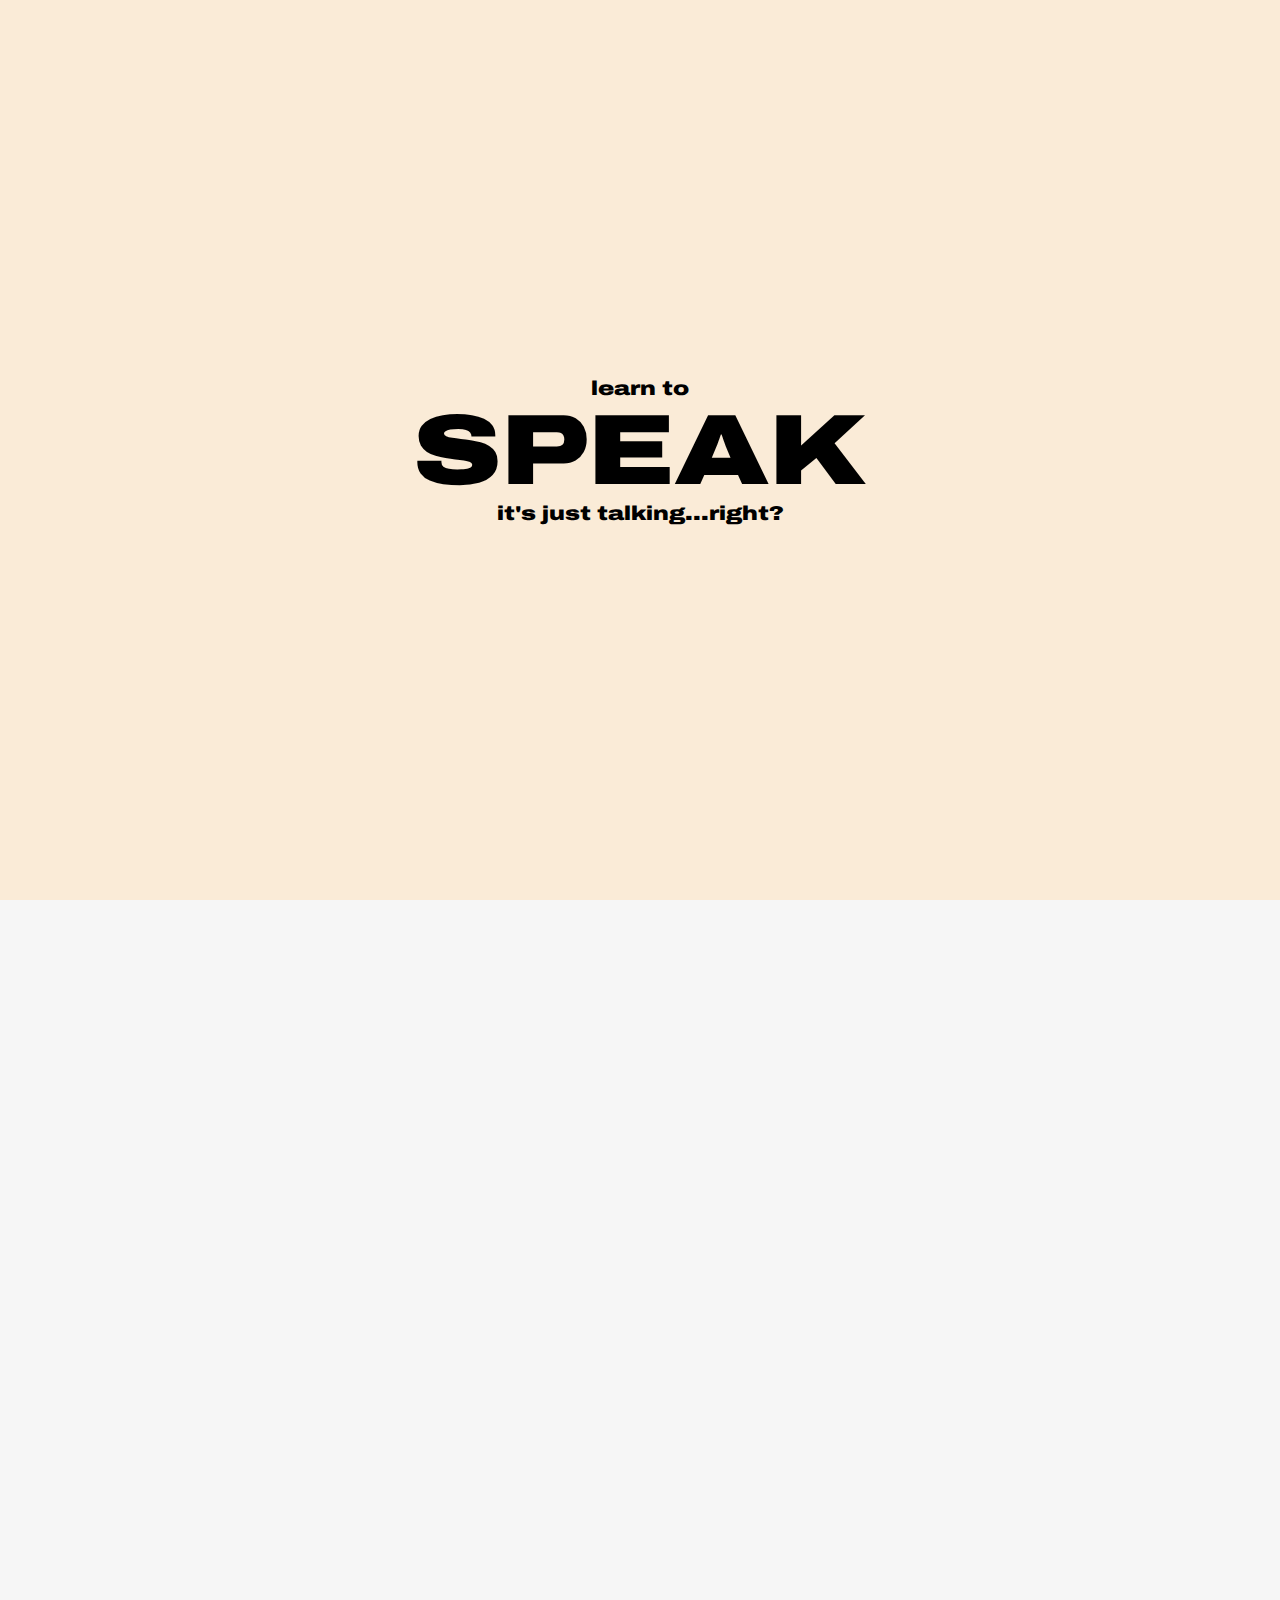
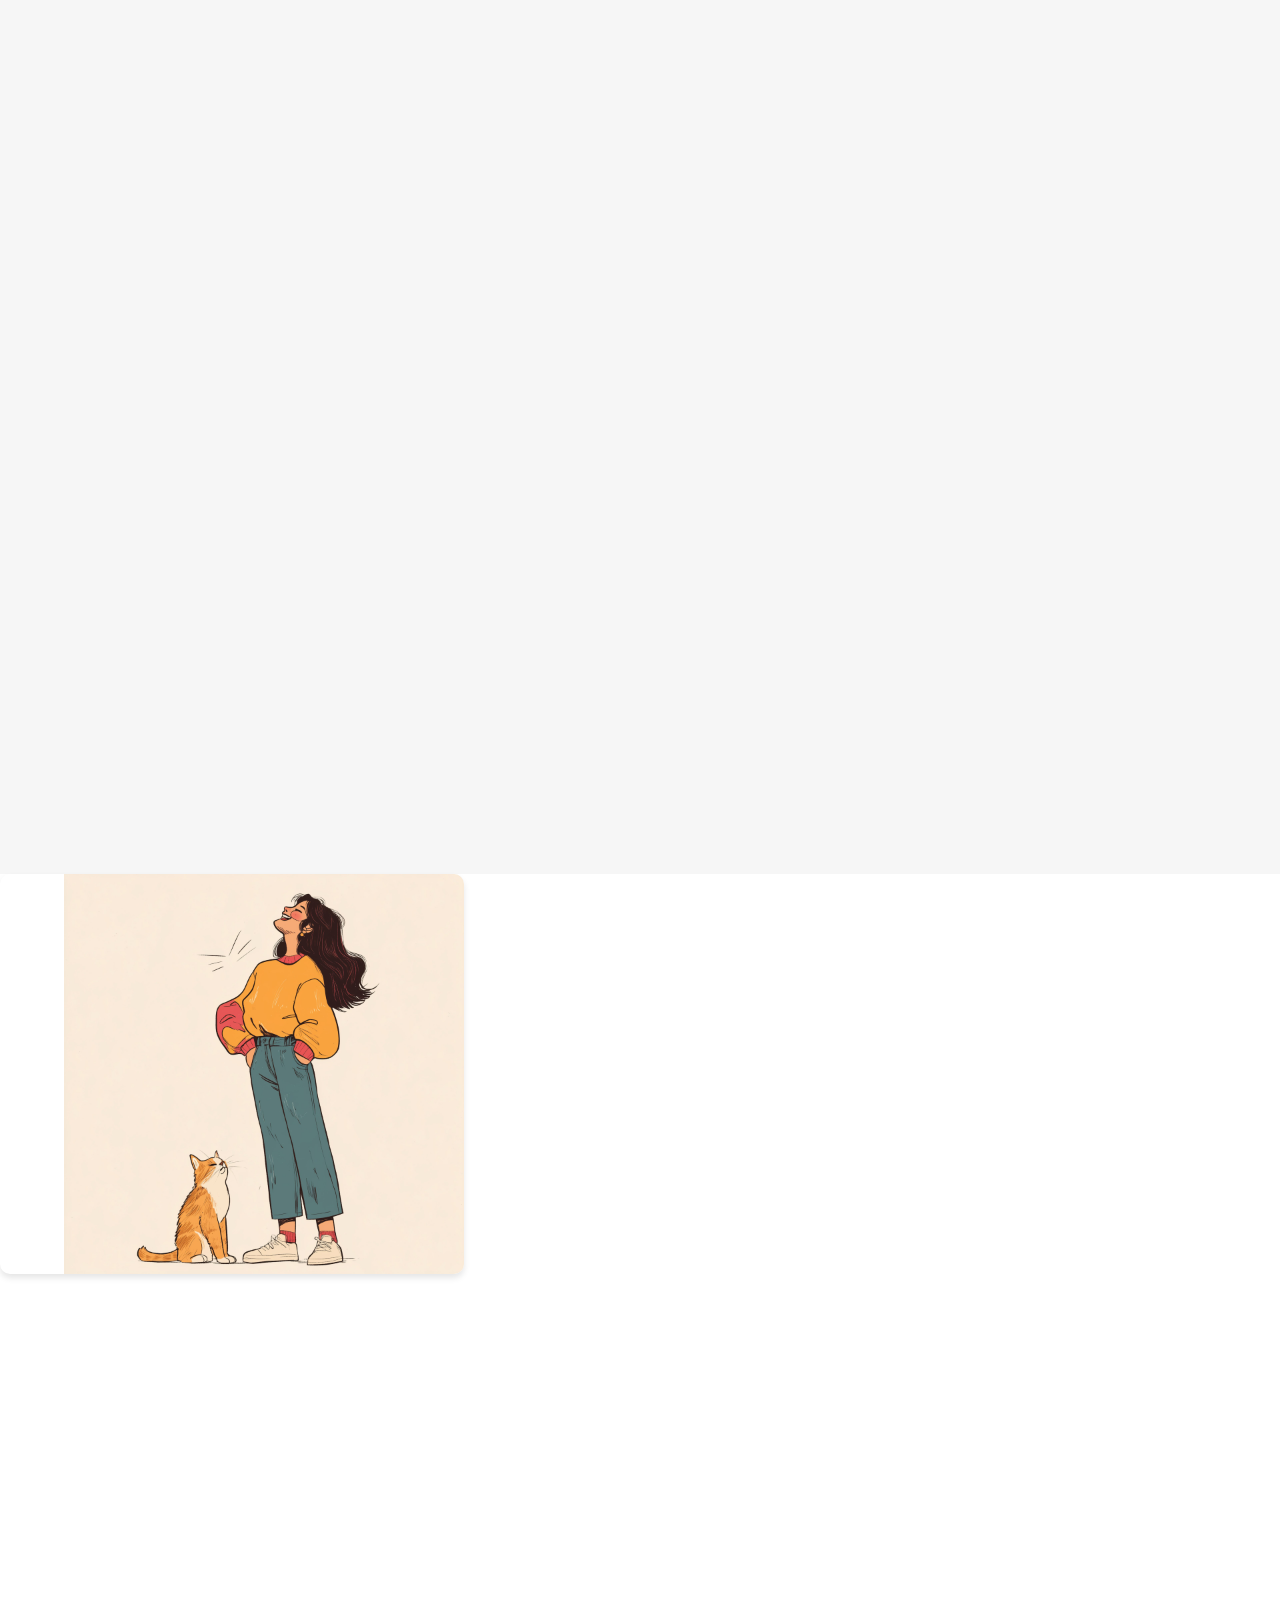
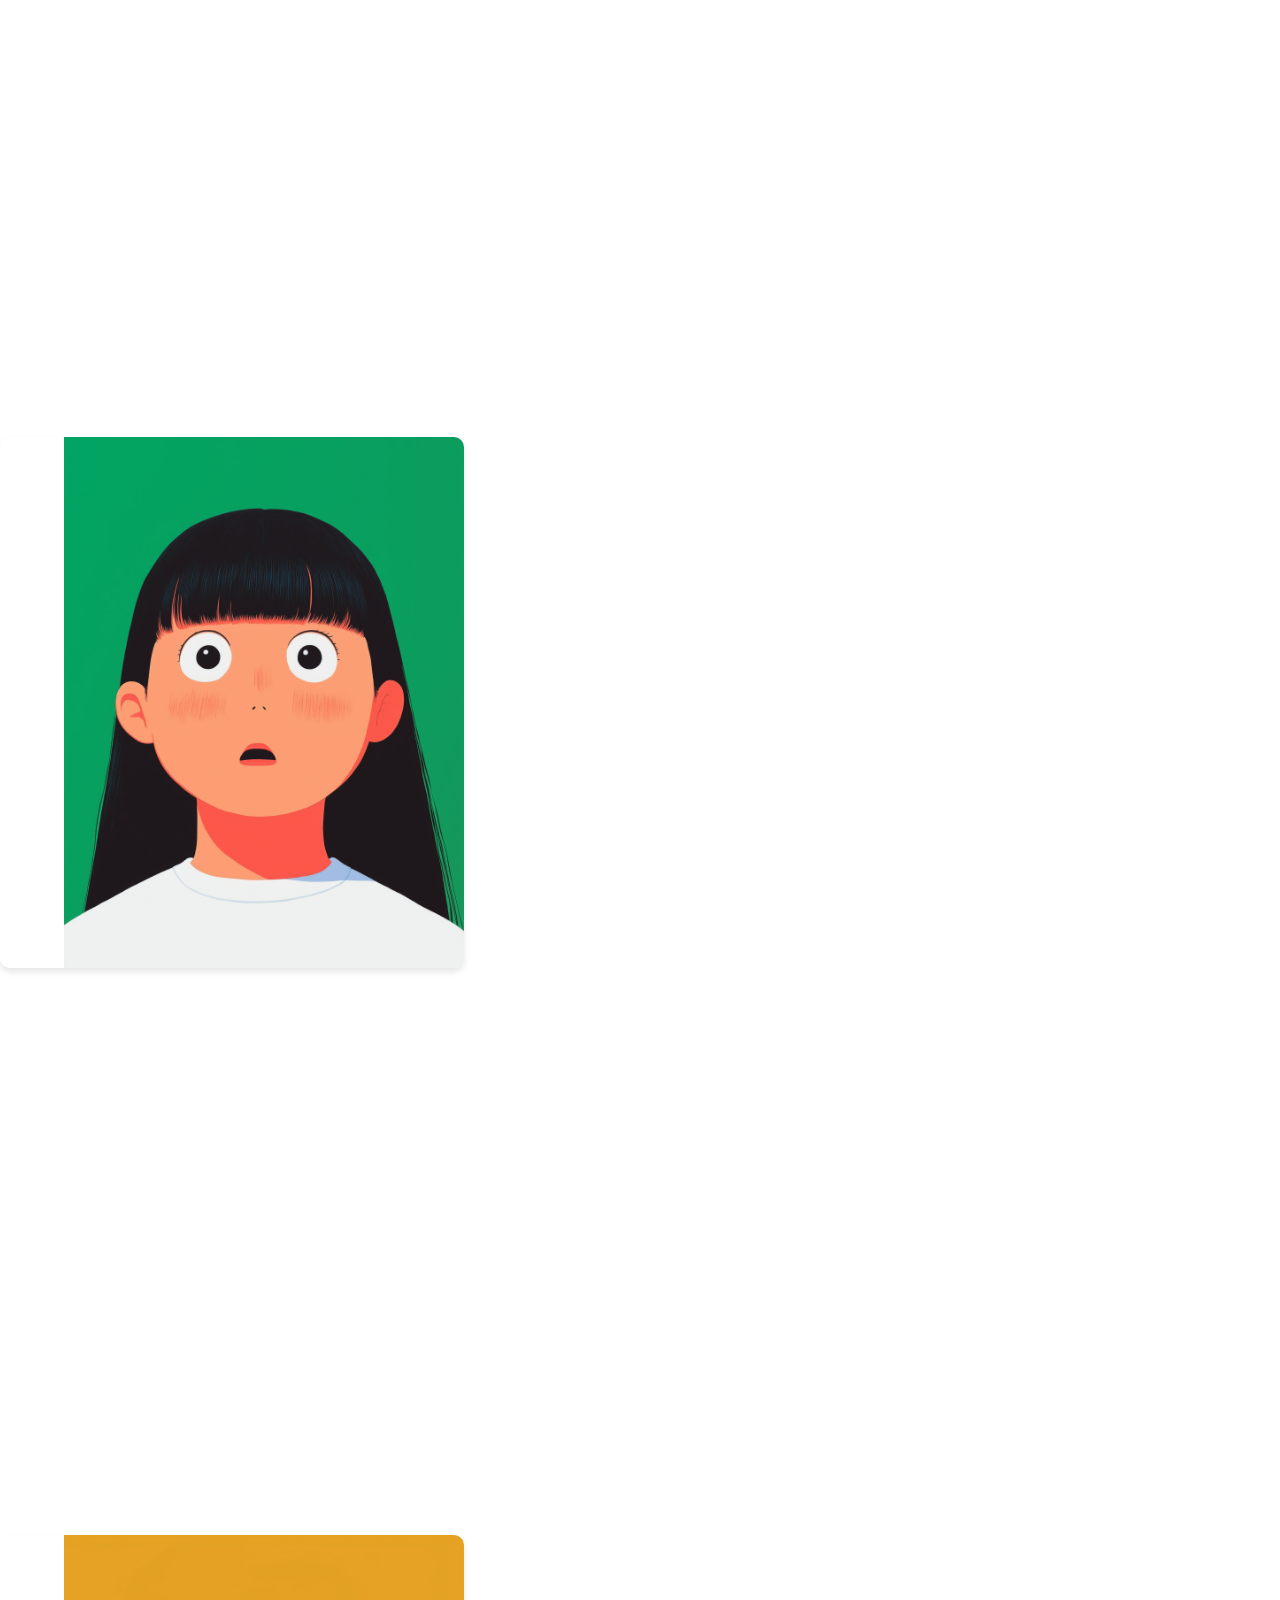
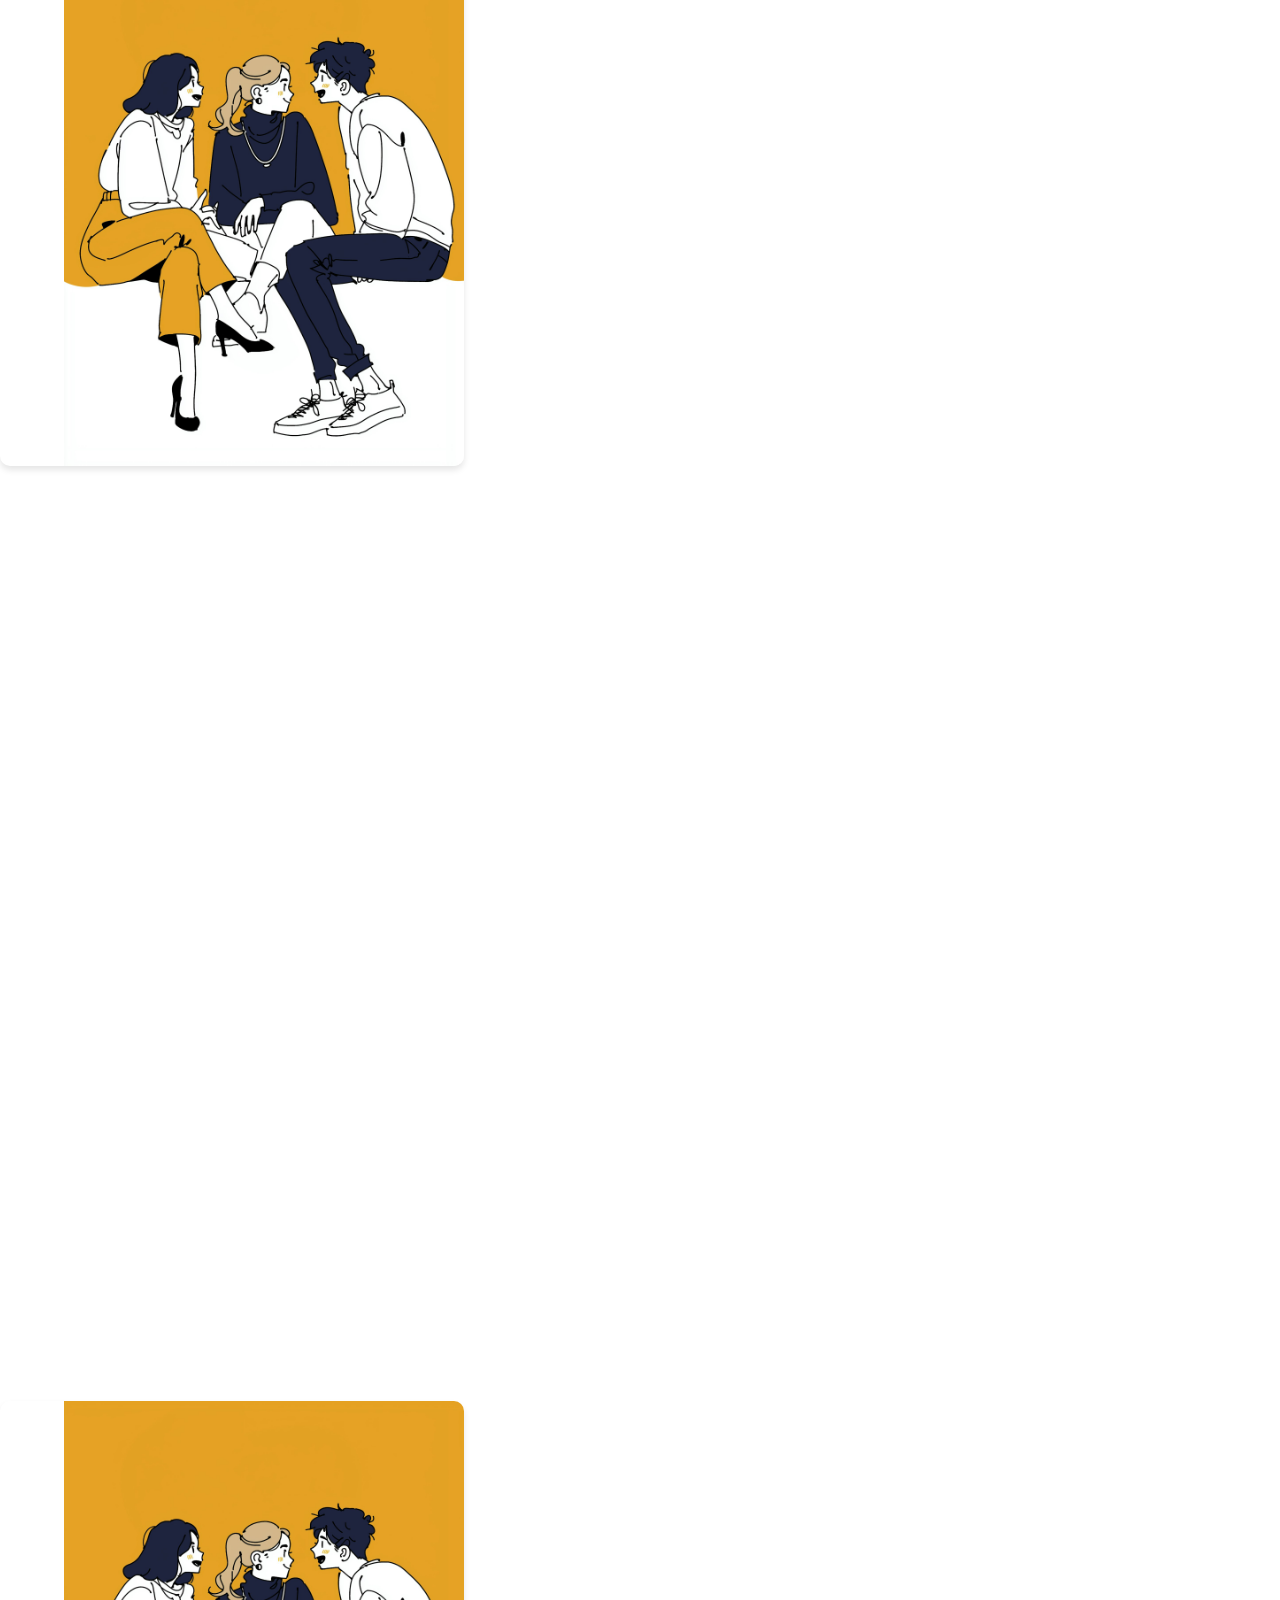
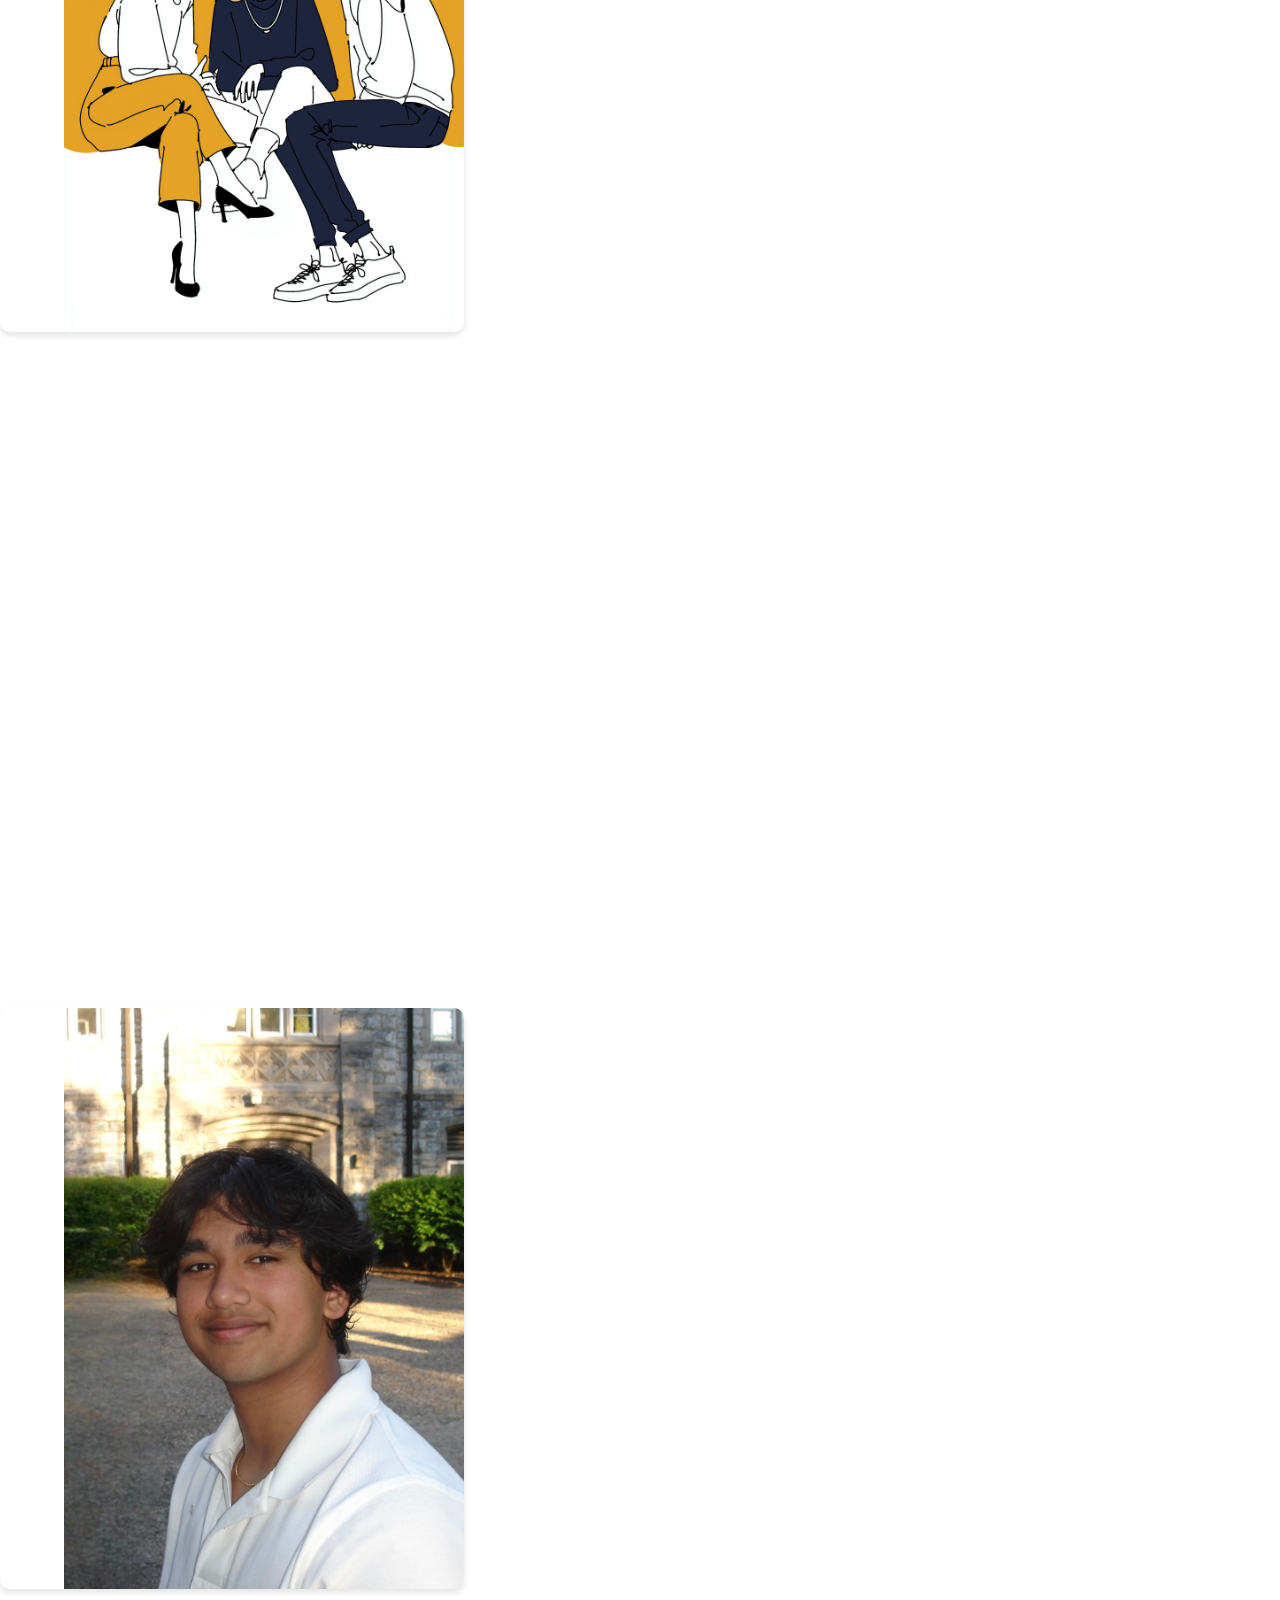
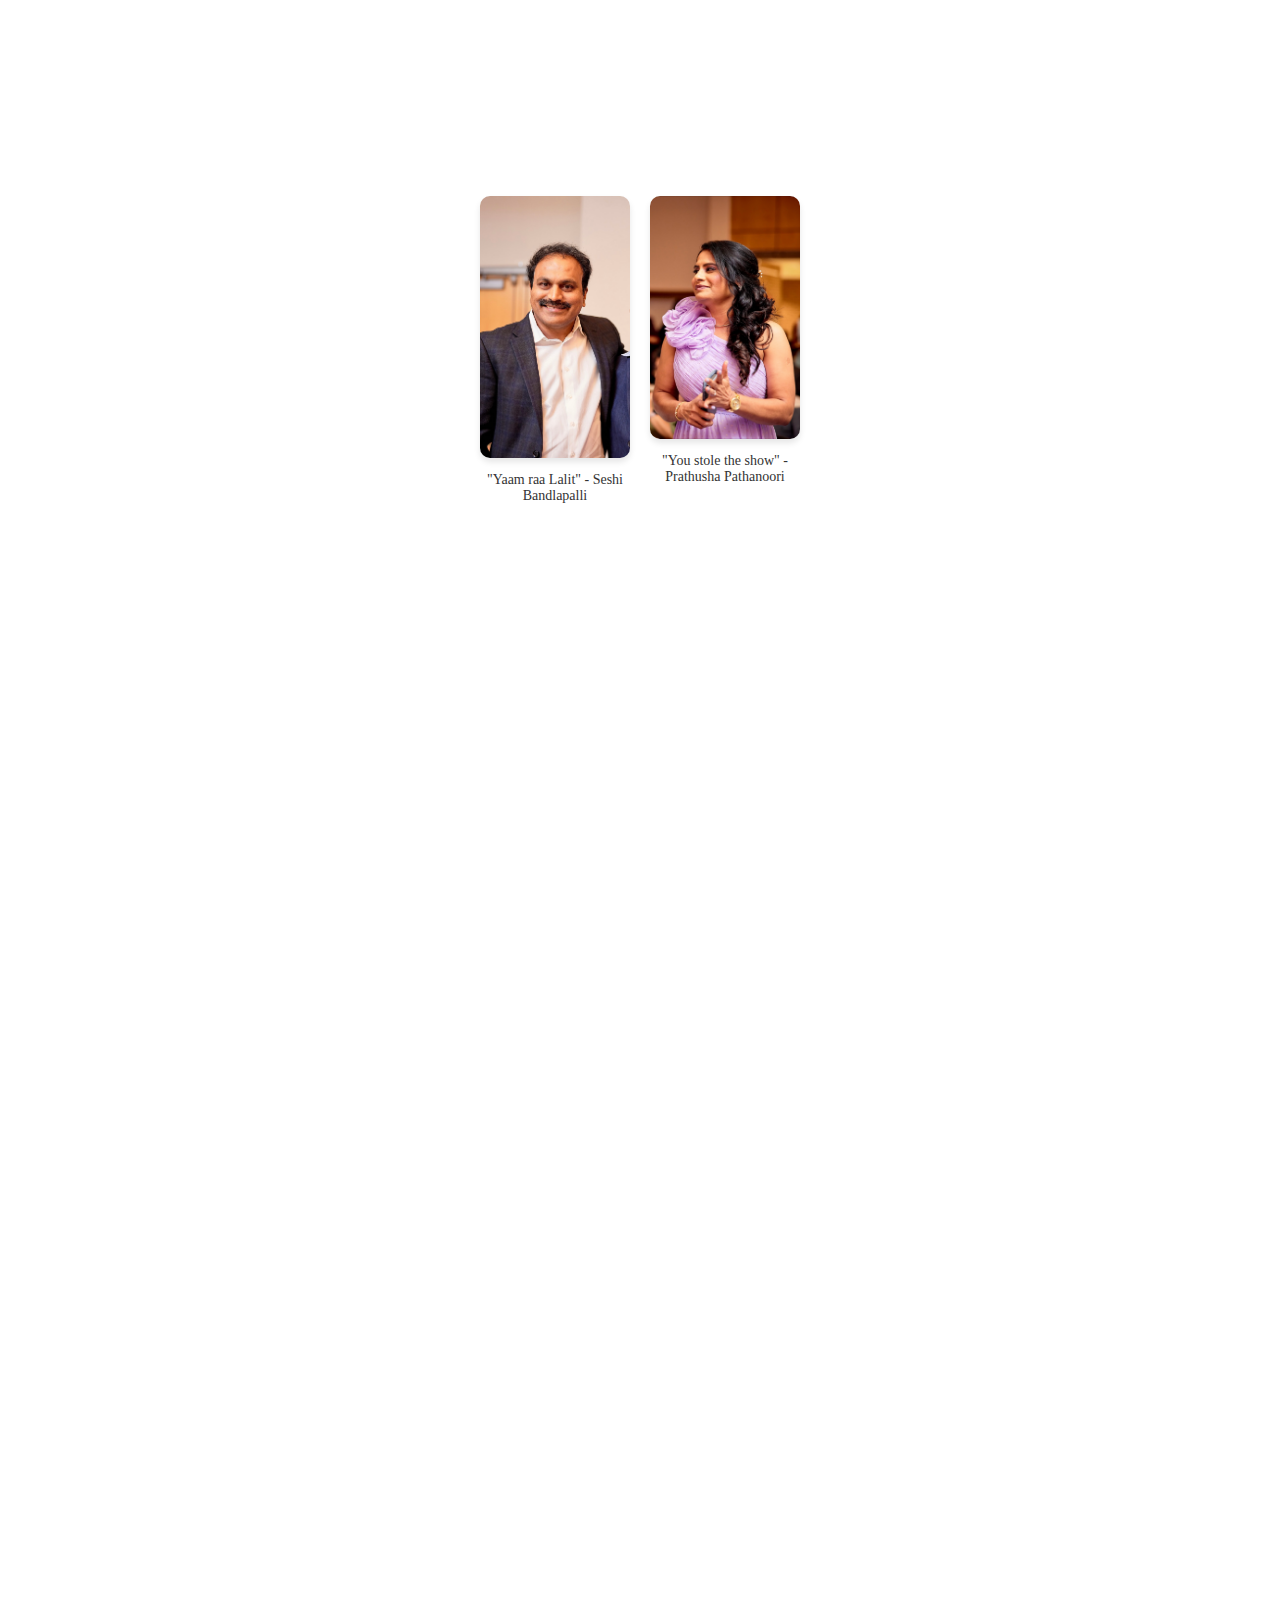
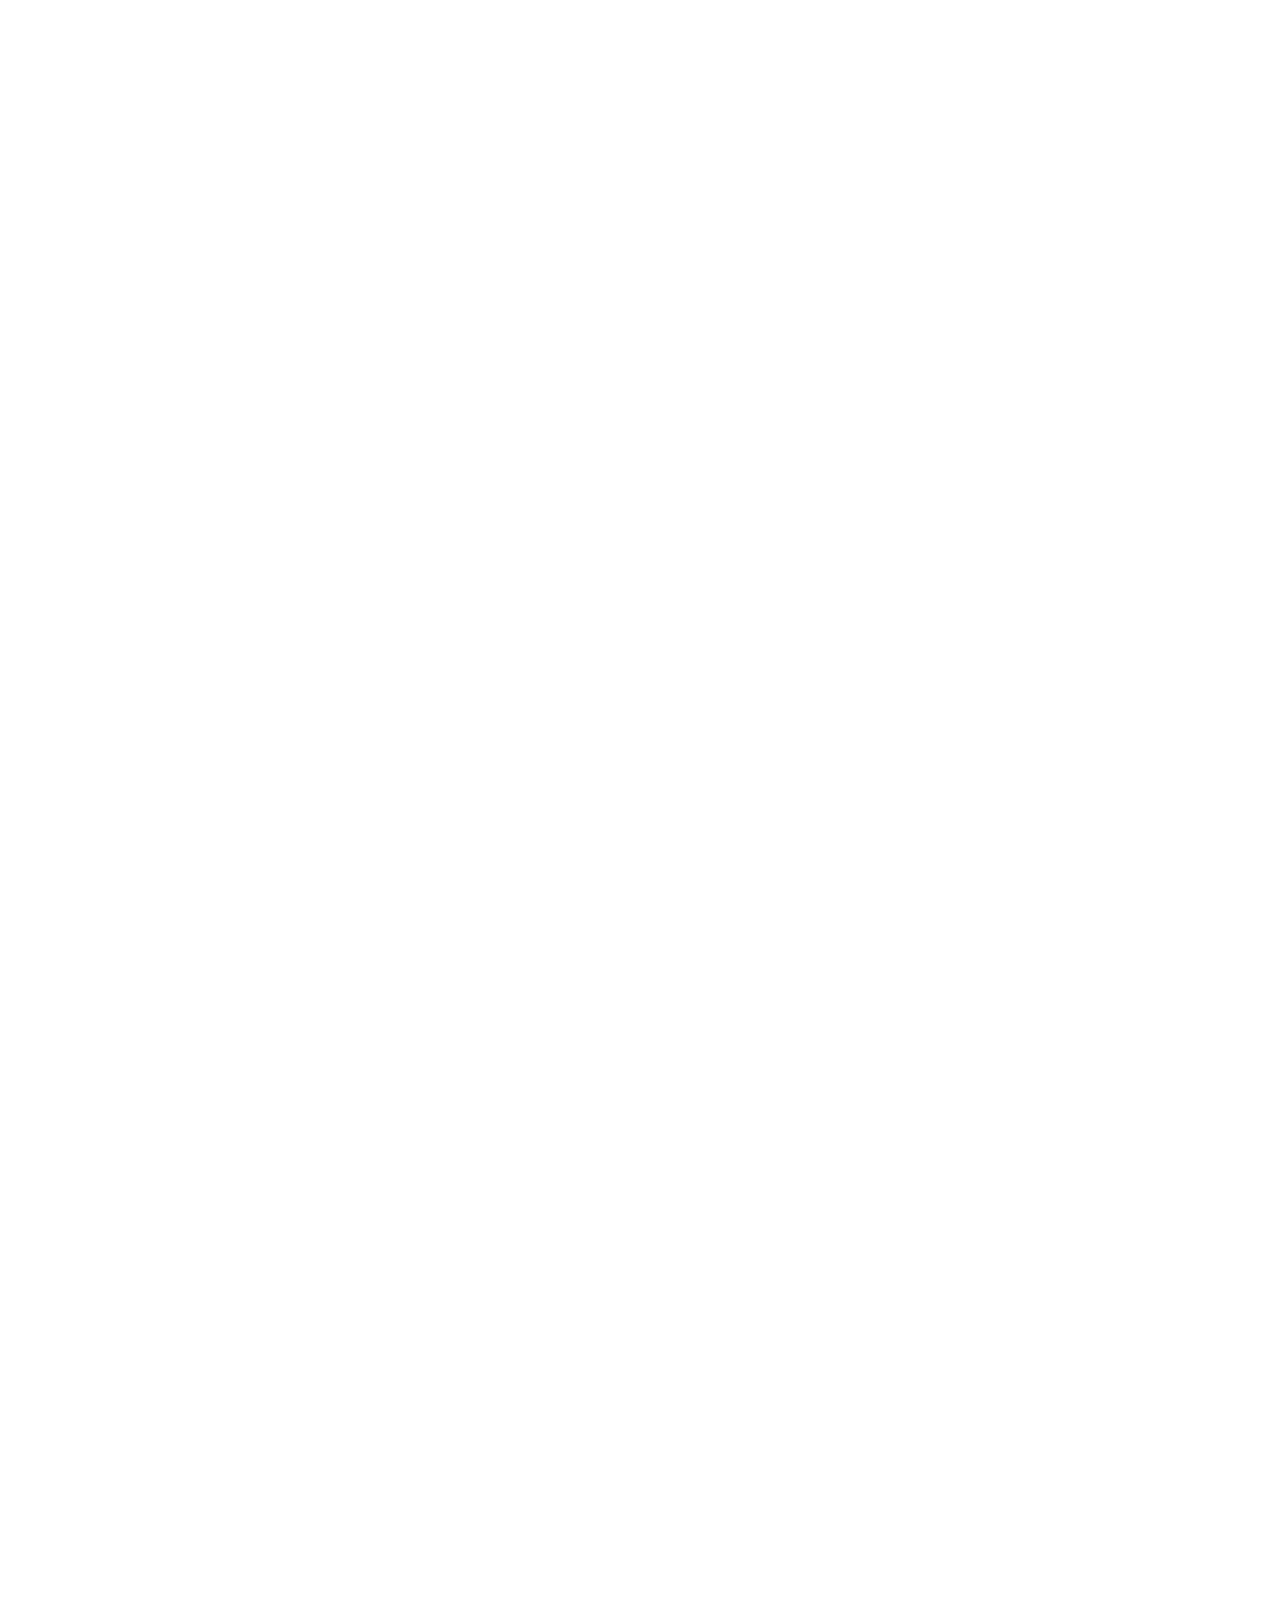
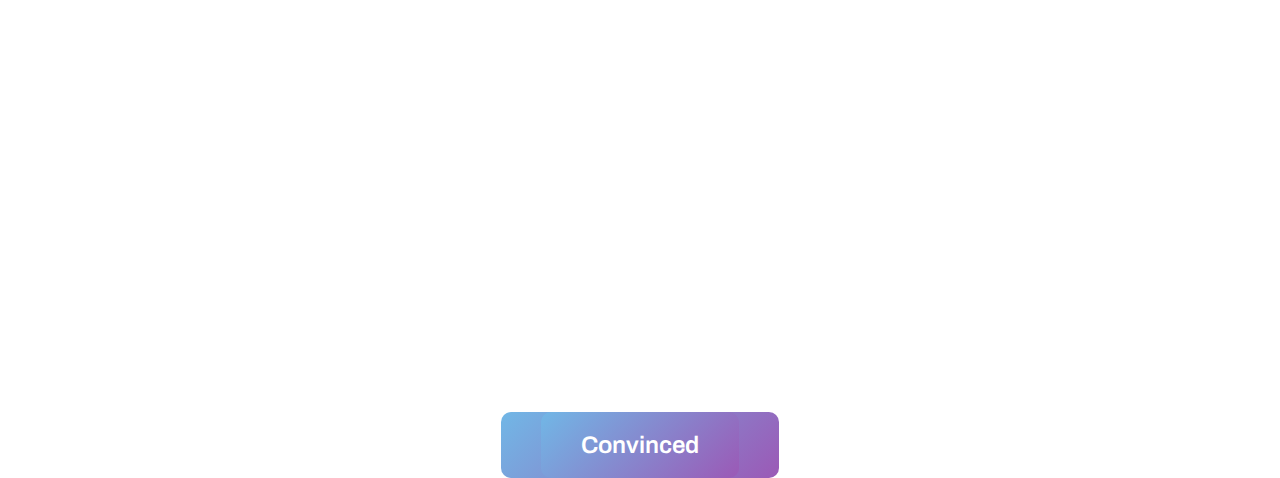
==== index.html @ ebf688d9 "Add files via upload" ====
<!DOCTYPE html>
<html lang="en">
<head>
    <meta charset="UTF-8">
    <meta name="viewport" content="width=device-width, initial-scale=1.0">
    <title>Public Speaking</title>
    <link rel="preconnect" href="https://fonts.googleapis.com">
    <link rel="preconnect" href="https://fonts.gstatic.com" crossorigin>
    <link href="https://fonts.googleapis.com/css2?family=Archivo:ital,wdth,wght@0,62..125,100..900;1,62..125,100..900&family=Lexend:wght@100..900&display=swap" rel="stylesheet">
    <link rel="stylesheet" href="https://unpkg.com/aos@next/dist/aos.css" />
    <link rel="stylesheet" href="style.css">
</head>
<body>
    

    <div class="section1 flex" id="section1">
        <div class="section1-content">

            <h2 class="section1-small" id="section1smalltext1">learn to</h2>
            <h1 class="section1-big">SPEAK</h1>
            <h2 class="section1-small" id="section1smalltext2">it's just talking...right?</h2>


        </div>
    </div>
    

    <div class="concerns">

        <div class="text" id="section1" data-aos="fade-up" data-aos-duration="1000">
            <div class="section2-content">
                <h2 class="text-big">The Class</h2>
                <p class="text-small">Starting a public speaking class for kids ages <span class="custom-underline">10-18</span> is an exciting opportunity to help young people build confidence,  build confidence, improve communication skills, and conquer stage fright. Sign up by January 5, attend the free info session on the same day, and enjoy your first class for free! After that it's just $10/hour."</p>
                <div class="button">
                    <a href="form.html" class="class-button">Convinced</a>
                    <button class="class-button" onclick="scrollToSection('section2')">Not Convinced</button>
                    <button class="class-button" onclick="scrollToSection('section5')">The Teacher</button>
                </div>
            </div>
            
        </div>

        

        <div class="text" id="section2" data-aos="fade-up" data-aos-duration="1000">
            <div class="section2-content">
                <h2 class="text-big">It's Just Talking</h2>
                <p class="text-small">That’s right—it’s just talking. But if it’s so simple, <span class="custom-underline">why doesn’t everyone do it?</span> Because talking isn’t always as easy as it seems. </p>
            </div>
            
        </div>
            
        </div>
            <img src="images/image1.jpeg" alt="Section 2 Image" class="section2-image">
        <div>

        </div>
    
        <div class="text" id="section3" data-aos="fade-up" data-aos-duration="1000"> 
            <div class="section3-content">
                <h2 class="text-big">It's Too Scary</h2>
                <p class="text-small">Unfortunately, that’s the biggest problem. <span class="custom-underline">Fear</span>. The <span class="custom-underline">Fear</span> of humiliation. The <span class="custom-underline">Fear</span> of messing up. <span class="custom-underline">Fear</span> due to lack of experience. <span class="custom-underline">Fear</span> of the audience. Staring into a crowd not knowing what their response will be.</p>
            </div>
        </div>

        <div>            
            <img src="images/image2.jpeg" alt="Section 3 Image" class="section3-image">
        </div>
    
        <div class="text" id="section4" data-aos="fade-up" data-aos-duration="1000">
            <div class="section4-content">
                <h2 class="text-big">Just Give Up</h2>
                <p class="text-small">Well that was easy. Let's just forget about it, it's not worth it... If only it were that simple. <span class="custom-underline">Public speaking is a crucial life skill for students.</span></p>
            </div>
        </div>

        <div>
            <img src="images/image3.jpeg" alt="Section 4 Image" class="section4-image">
        </div>

        

        <div class="text" id="section4" data-aos="fade-up" data-aos-duration="1000">
            <div class="section4-content">
                <h2 class="text-big">What You Can Learn</h2>
                <p class="text-small">Unfortunately, for many it's a skill you need to have. Public speaking teaches valuable skills such as confidence, effective networking, and leadership, empowering individuals to communicate with impact and influence. What I'm trying to say is.. there's nothing unfortuate at all.</span></p>
            </div>
        </div>

        <div>
            <img src="images/image3.jpeg" alt="Section 4 Image" class="section4-image">
        </div>


        <div class="text" id="section5" data-aos="fade-up" data-aos-duration="1000">
            <div class="section5-content">
                <h2 class="text-big">Hi, I'm Lalit Manmari</h2>
                <p class="text-small">I am a student at Virginia Tech. I have been public speaking for <span class="custom-underline">4 year</span>s and have recived an <span class="custom-underline">award at a national competition</span>. And the best part, <span class="custom-underline">parents love me</span>.</p>
            </div>
            
        </div>
        

        <div>
            <img src="images/image4.jpg" alt="Section 4 Image" class="my-picture" >
        </div>

        <div class="text" id="section5" data-aos="fade-up" data-aos-duration="1000">
            <div class="section5-content">
                <p class="text-small" >Don't believe me?</p>
            </div>
            
        
        </div>

        <div class="image-layout">
            
            <div class="image-box">
                <img src="images/image5.jpg" alt="Image 2">
                <div class="caption">"Yaam raa Lalit" - Seshi Bandlapalli</div>
            </div>
            <div class="image-box">
                <img src="images/image6.jpeg" alt="Image 3">
                <div class="caption">"You stole the show" - Prathusha Pathanoori</div>
            </div>
        </div>

        
            
        </div>

        <div class="text" id="section5" data-aos="fade-up" data-aos-duration="1000">
            <div class="section5-content">
                <h2 class="text-big">Large Crowds</h2>
                <img src="images/image7.JPG" alt="Section 4 Image" class="section4-image">
                <div class="caption">                <p class="text-small">Learn to give great speeches in front of hundreds. This was my friends grad party, where I volunteered myself to give a speech because I knew I could.</span></p>
                </div>
            </div>
            
        </div>

        <div class="text" id="section5" data-aos="fade-up" data-aos-duration="1000">
            <div class="section5-content">
                <h2 class="text-big">High Pressure</h2>
                <img src="images/image8.JPEG" alt="Section 4 Image" class="section4-image">
                <div class="caption">                <p class="text-small">Learn to handle high pressure enviornments and improv on the spot. This is at a Mock Trial competition, where my team and I competed against 30+ schools across the US.</span></p>
                </div>
            </div>
            
        </div>

        <div class="text" id="section5" data-aos="fade-up" data-aos-duration="1000">
            <div class="section5-content">
                <h2 class="text-big">Guidence</h2>
                <img src="images/image7.JPG" alt="Section 4 Image" class="section4-image">
                <div class="caption">                <p class="text-small">I wouldn't be here without guiadance. Someone teaching me was one of the most important things to ever happen to me and thats what I want to share with others.</span></p>
                </div>
            </div>
            
        </div>    
        
        <div class="final-button-container">
        <div class="final-button">
            <a href="form.html" class="final-button">Convinced</a>
        </div>
    </div>


    </div>

    
    

</body>

<script src="https://unpkg.com/aos@next/dist/aos.js"></script>
<script>
  AOS.init();
</script>

<script>
    // Smooth scrolling to a section when a button is clicked
    function scrollToSection(sectionId) {
      const section = document.getElementById(sectionId);
      if (section) {
        section.scrollIntoView({ behavior: 'smooth' });
      }
    }
  </script>

</html>
---- style.css ----
body{
    margin: 0;
}


.section1{
    display: flex;
    justify-content: center;
    align-items: center;
    text-align: center;
    height: 100vh;

    background-color: antiquewhite;
    flex-direction: column;
}

.section1-big{
    
    font-size: 100px;
    font-family: "Archivo", serif;
    font-optical-sizing: auto;
    font-weight: 900;
    font-style: normal;
    font-variation-settings:
      "wdth" 125;
}

.section1-small{

    font-size: 20px;
    font-family: "Archivo", serif;
    font-optical-sizing: auto;
    font-weight: 900;
    font-style: normal;
    font-variation-settings:
      "wdth" 125;
}

#section1smalltext1{
    transform: translateY(70px);
}

#section1smalltext2{
    transform: translateY(-70px);
}

.concerns{
    background-color: rgb(246, 246, 246);
    
}

.button-container {
    display: flex;
    justify-content: space-between;
    margin-top: 20px;
}

.class-button {
    
    padding: 10px 20px;
    font-size: 18px;
    background-color: #e84f00; /* Button background color */
    color: white;
    border: none;
    border-radius: 5px;
    cursor: pointer;
    font-weight: bold;
    transition: background-color 0.3s;
    text-decoration: none; /* Remove underline */
    font-family: "Archivo", serif; /* Ensure the same font for all buttons */

    background: linear-gradient(135deg, #71b7e6, #9b59b6);
    border: none;
    border-radius: 10px;
    font-size: 16px;
    font-weight: 600;
    color: #fff;
    cursor: pointer;
    transition: background 0.3s ease;
}

.class-button:hover {
    background: linear-gradient(135deg, #9b59b6, #71b7e6);
}


.section1-image,
.section2-image,
.section3-image,
.section4-image,
.my-picture{
    width: 400px; /* Adjust size as needed */
    height: auto; /* Maintain aspect ratio */
    border-radius: 10px; /* Optional: rounded corners */
    box-shadow: 0 4px 6px rgba(0, 0, 0, 0.1); /* Optional: subtle shadow */
    padding-left: 5%;
    
}


.text {
    display: flex;
    justify-content: center; /* Centers content horizontally */
    align-items: center; /* Centers content vertically */
    padding-top: 100px; /* Reduce padding for a tighter layout */
    position: 5%;
    
}

.text-big {
    width: 400px; /* Adjust to fit content more compactly */
    font-size: 60px;
    font-family: "Archivo", serif;
    font-optical-sizing: auto;
    font-weight: 850;
    font-style: normal;
    font-variation-settings:
    "wdth" 100;
    text-align: left; /* Center-align text */
}

.text-small {
    margin-top: 0;
    padding-top: 0;
    width: 450px; /* Adjust to fit content more compactly */
    font-size: 40px;
    font-family: "Archivo", serif;
    font-optical-sizing: auto;
    font-weight: 400;
    font-style: normal;
    font-variation-settings:
    "wdth" 100;
    text-align: left; /* Center-align text */
}

.custom-underline {
    text-decoration-line: underline;
    text-decoration-style: solid;
    text-decoration-color: rgba(232, 54, 0, 1);
    text-decoration-thickness: 8px;
  }

  .image-layout {
    display: flex;
    justify-content: center;
    gap: 20px;
    margin: 20px 0;
}

.image-layout .image-box {
    text-align: center;
    width: 150px;
}

.image-layout .image-box img {
    width: 100%;
    height: auto;
    border-radius: 10px;
    box-shadow: 0 4px 6px rgba(0, 0, 0, 0.1);
}

.image-layout .image-box .caption {
    margin-top: 10px;
    font-size: 14px;
    color: #333;
    font-weight: 500;
}


.final-button-container {
    display: flex;
    justify-content: center; /* Center the button horizontally */
    align-items: center; /* Center the button vertically */
    margin-top: 40px; /* Optional: Add some space above the button */
}

.final-button {
    padding: 20px 40px; /* Increase padding to make the button larger */
    font-size: 24px; /* Increase font size */
    background-color: #e84f00; /* Button background color */
    color: white;
    border: none;
    border-radius: 10px; /* Optional: round the corners */
    cursor: pointer;
    font-weight: bold;
    transition: background-color 0.3s;
    text-decoration: none; /* Remove underline */
    font-family: "Archivo", serif; /* Ensure the same font for all buttons */

    background: linear-gradient(135deg, #71b7e6, #9b59b6);
    border-radius: 10px;
    font-weight: 600;
    color: #fff;
    cursor: pointer;
    transition: background 0.3s ease;
}

.final-button:hover {
    background: linear-gradient(135deg, #9b59b6, #71b7e6);
}


.class-button:hover {
    background: linear-gradient(135deg, #9b59b6, #71b7e6);
}
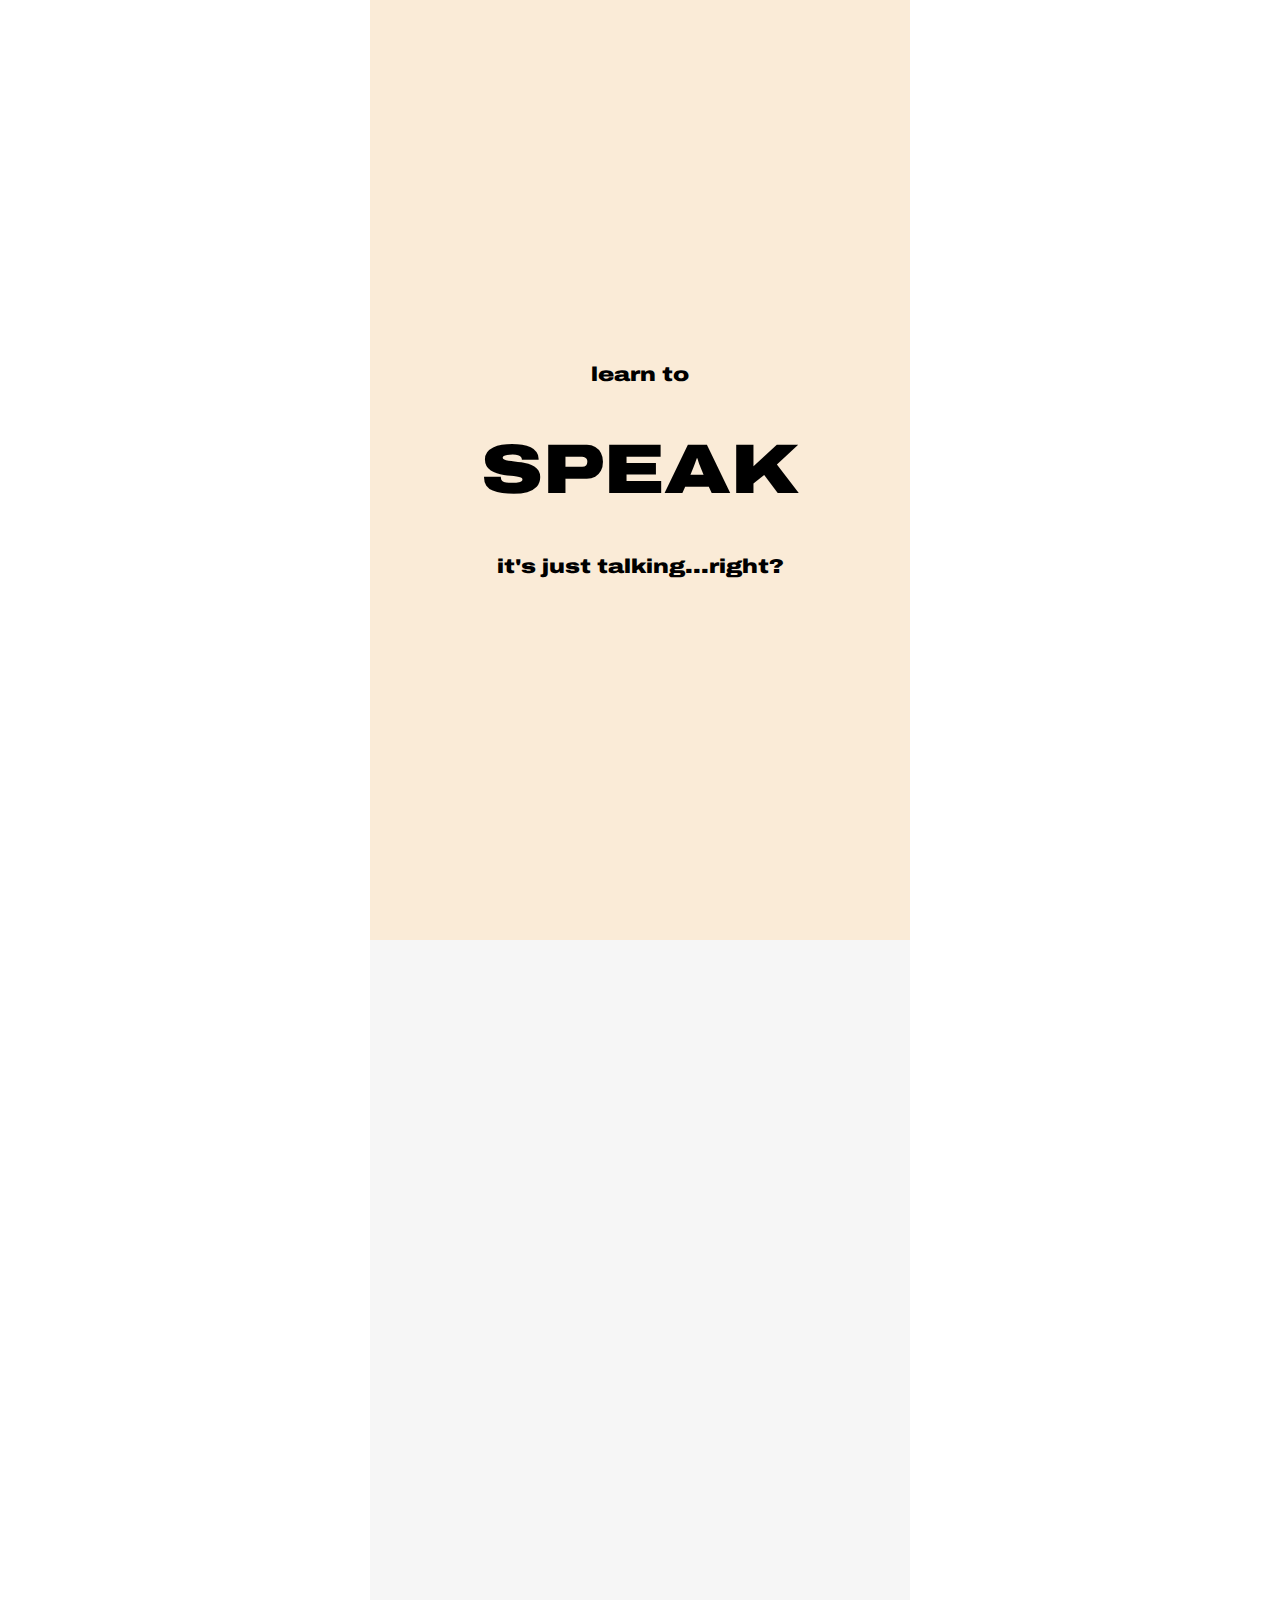
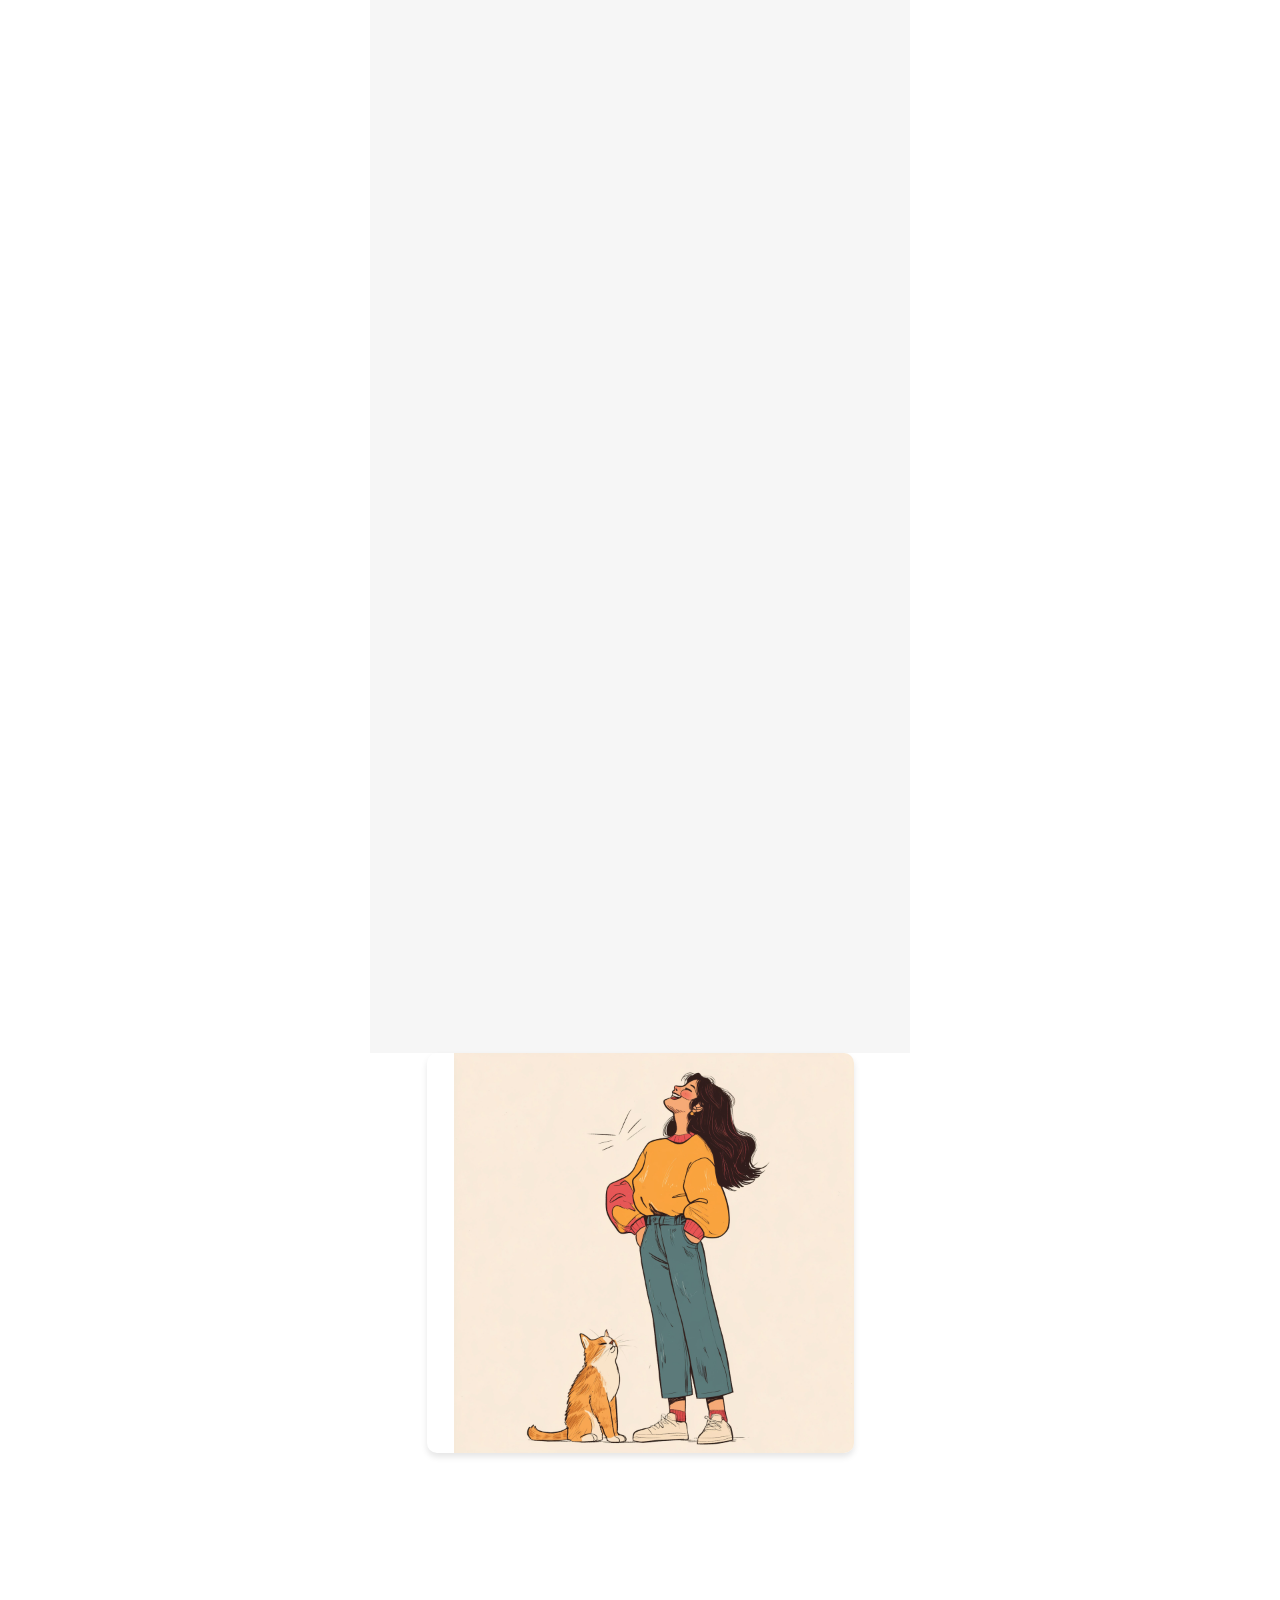
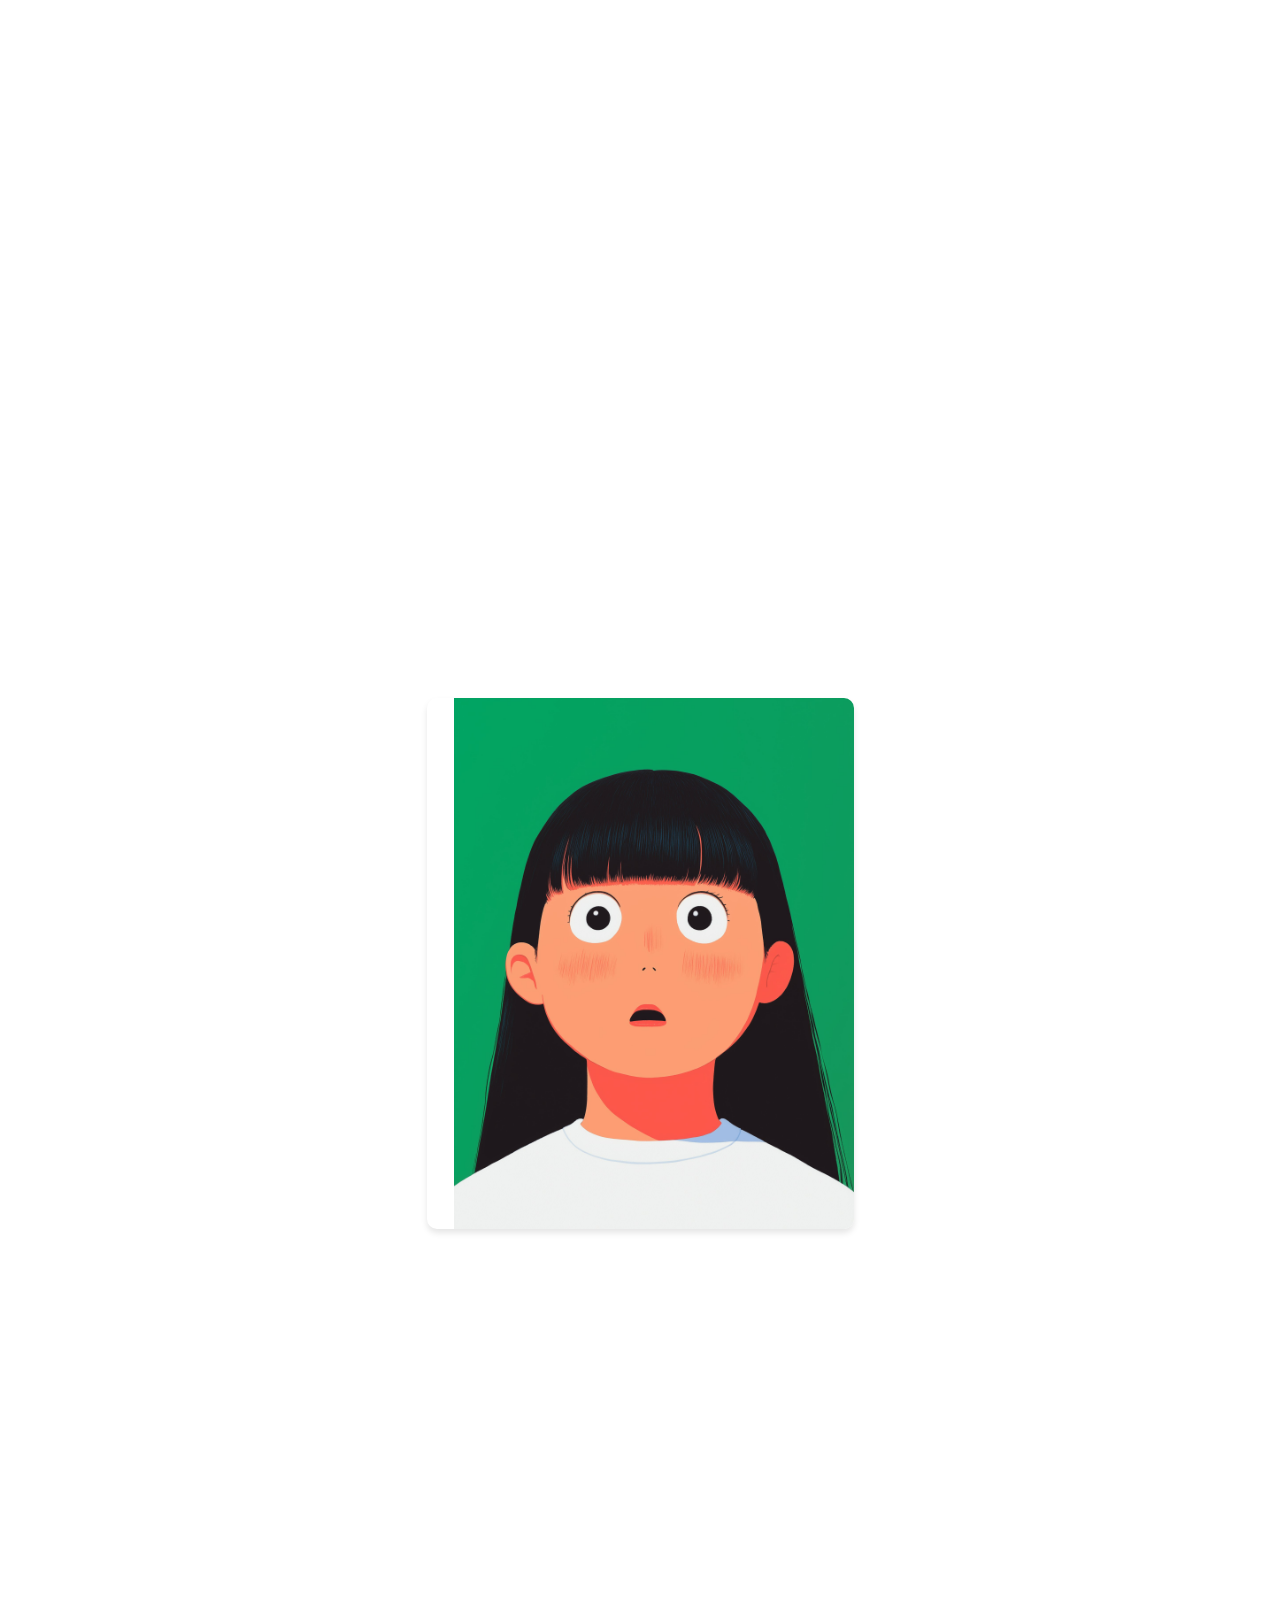
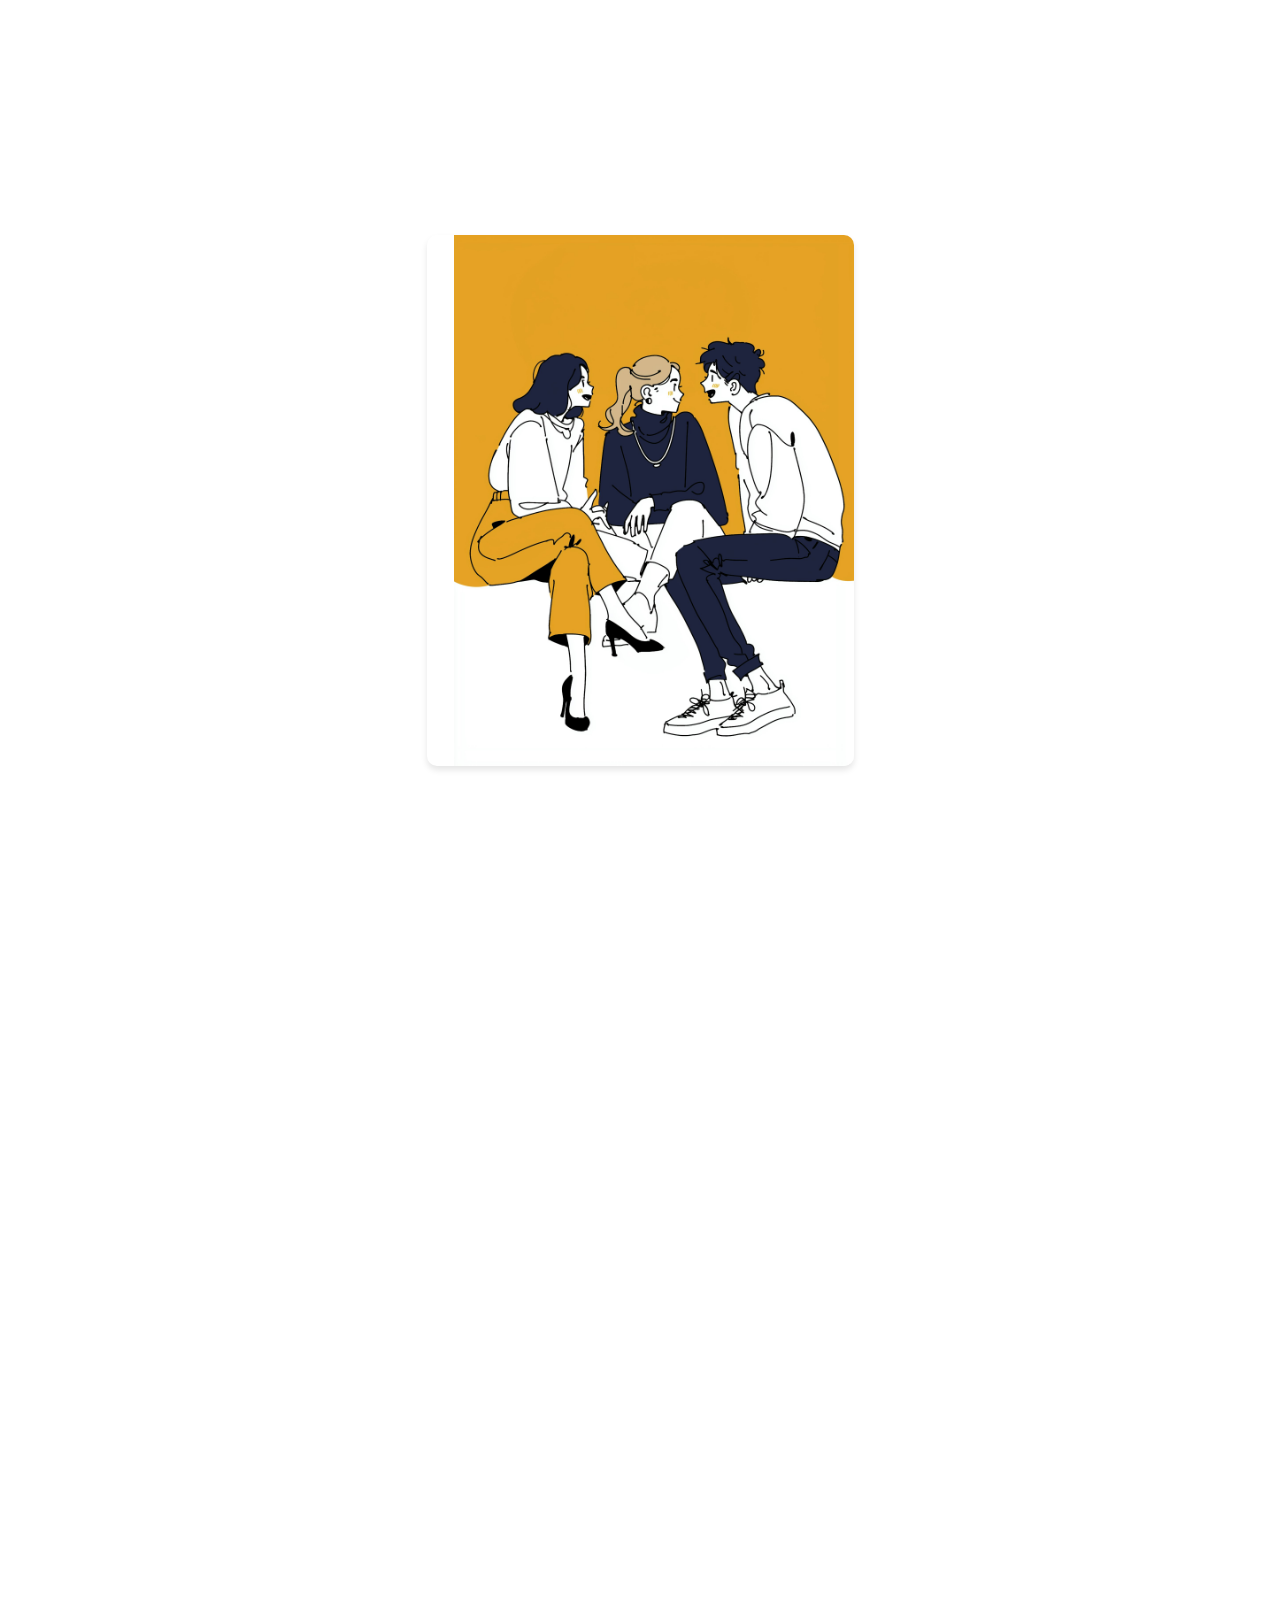
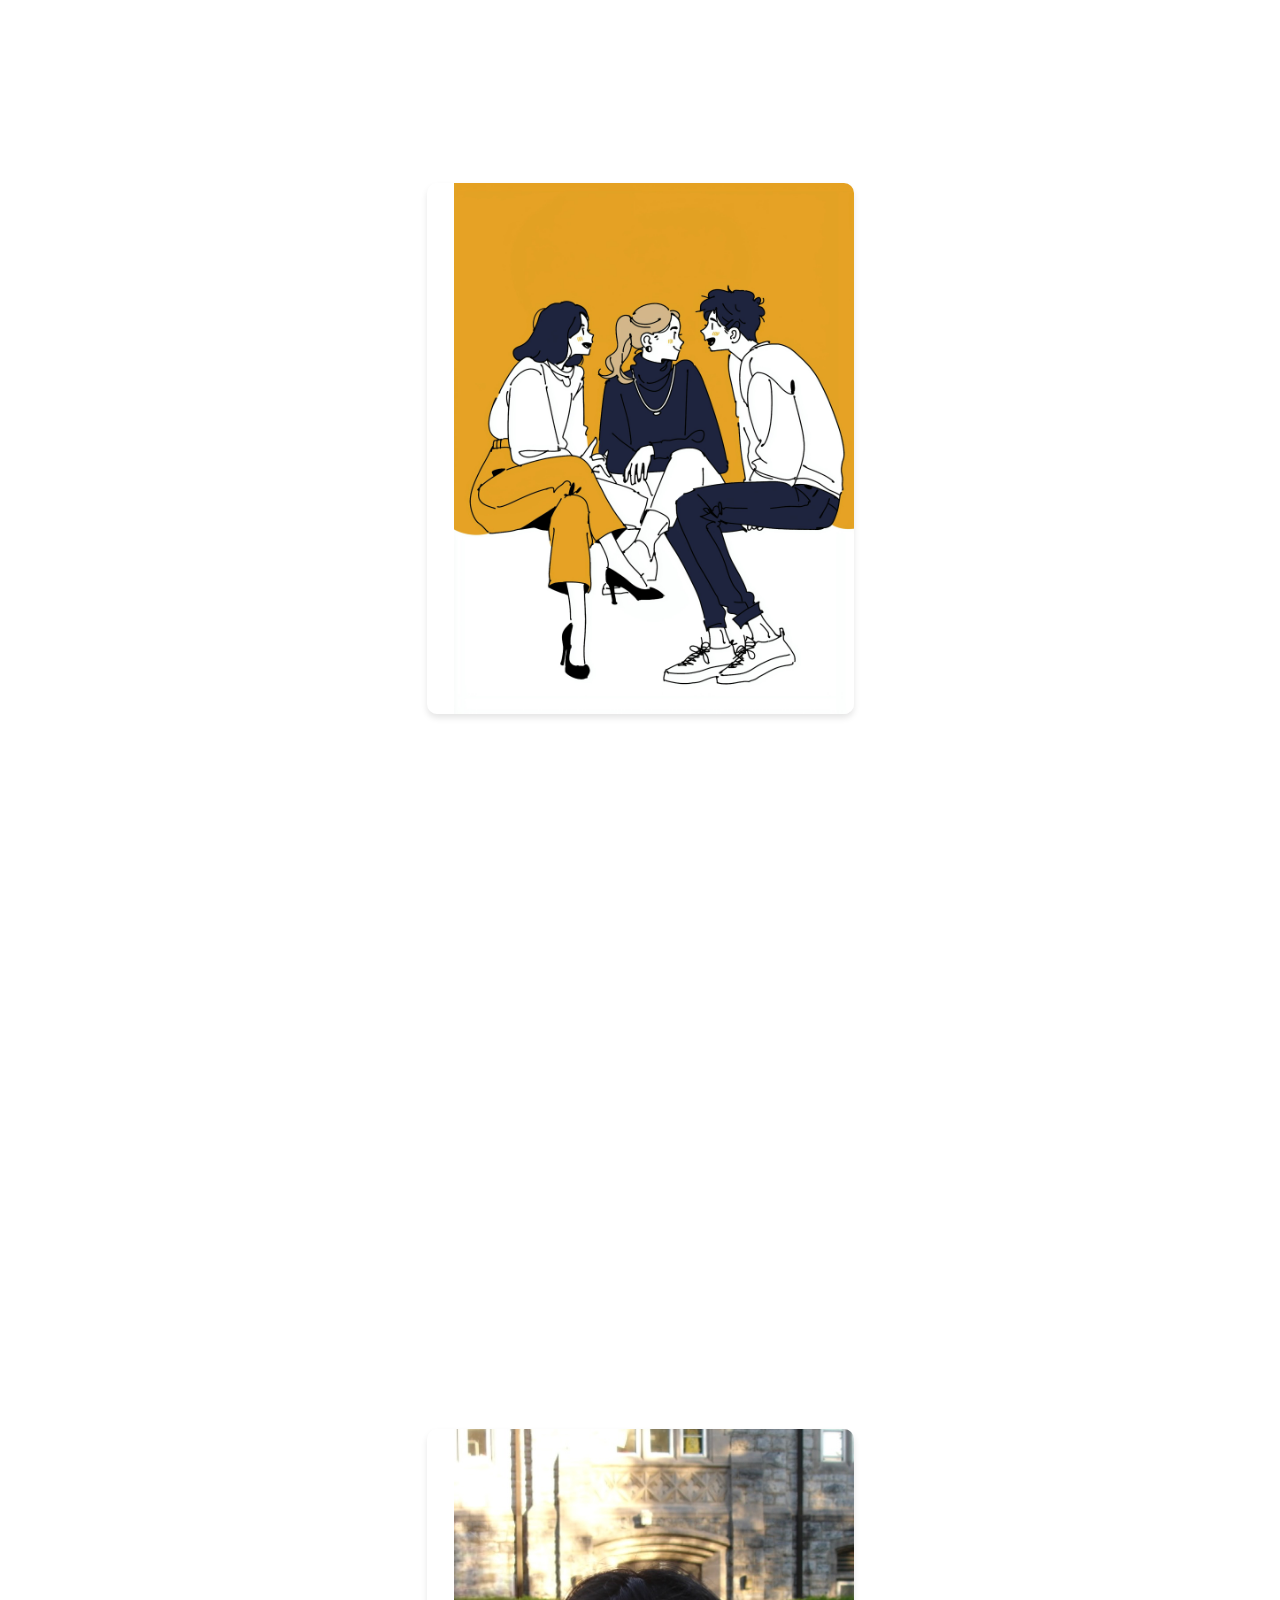
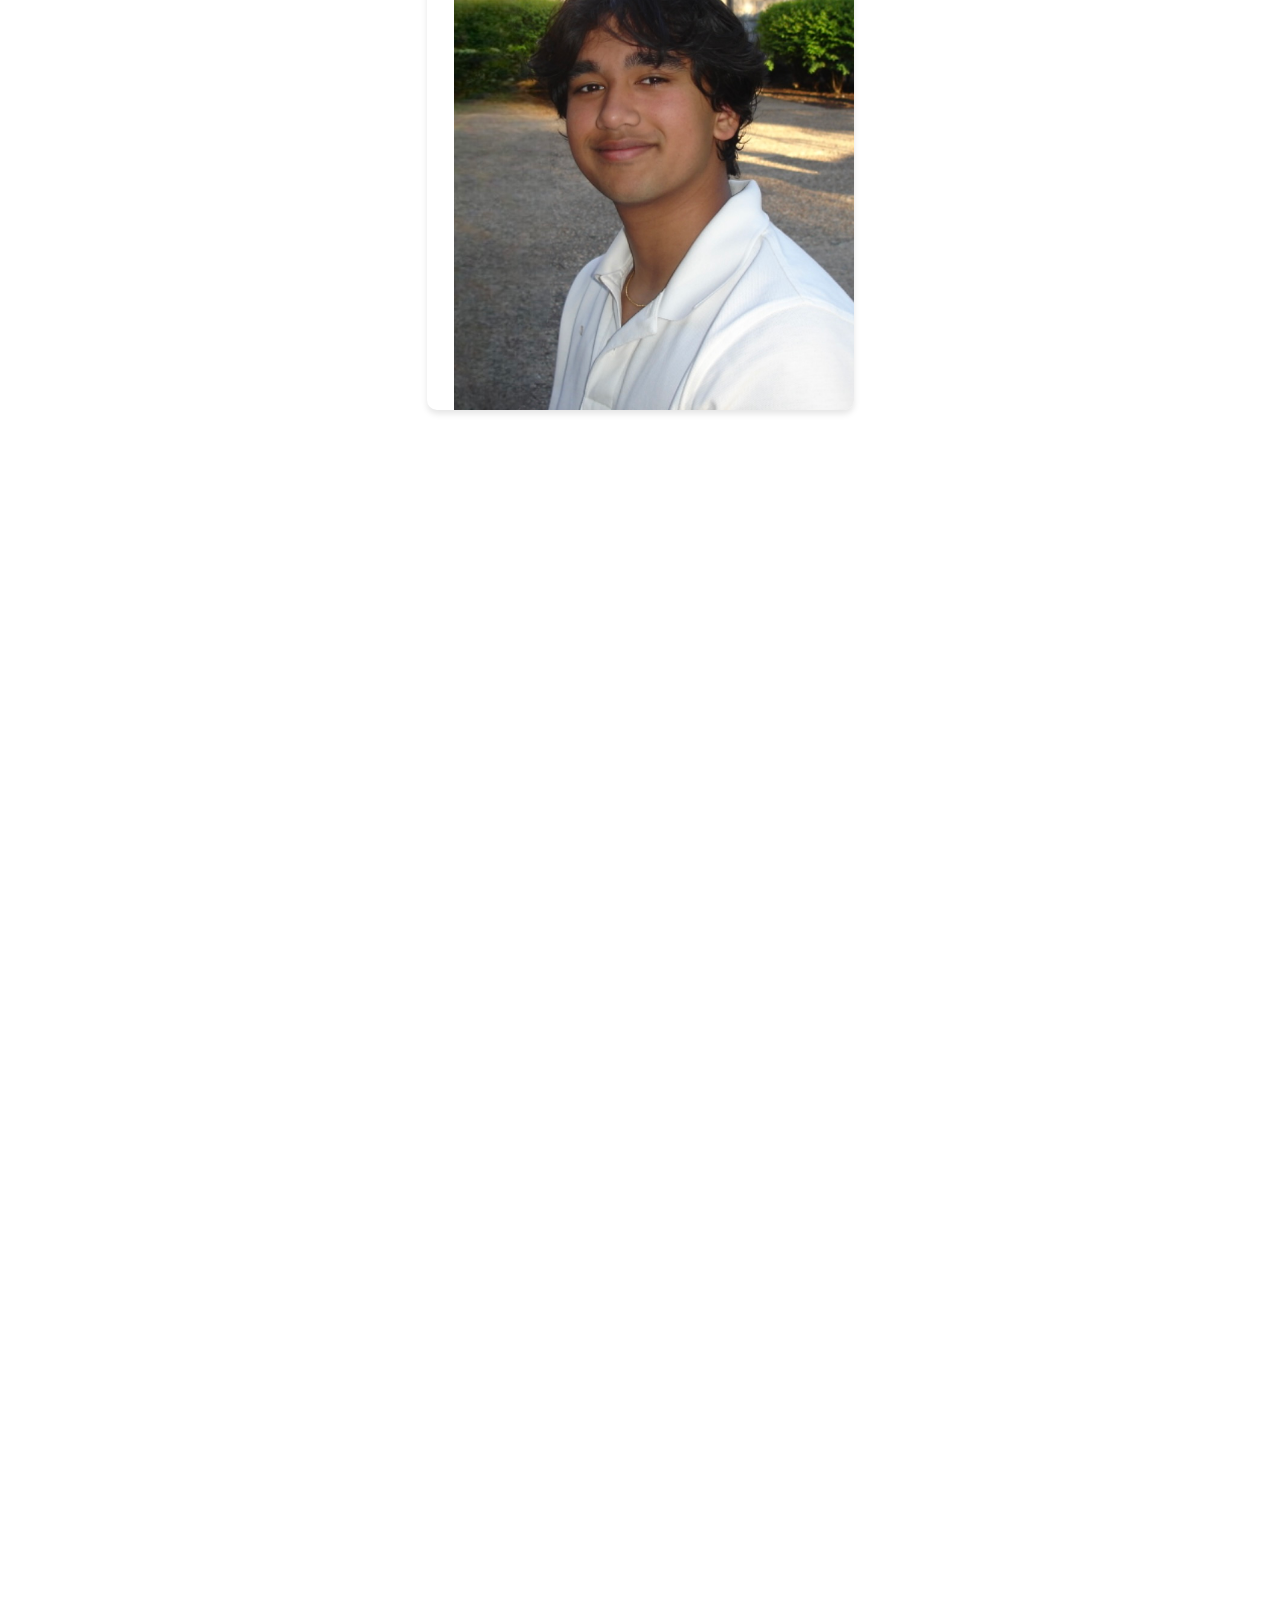
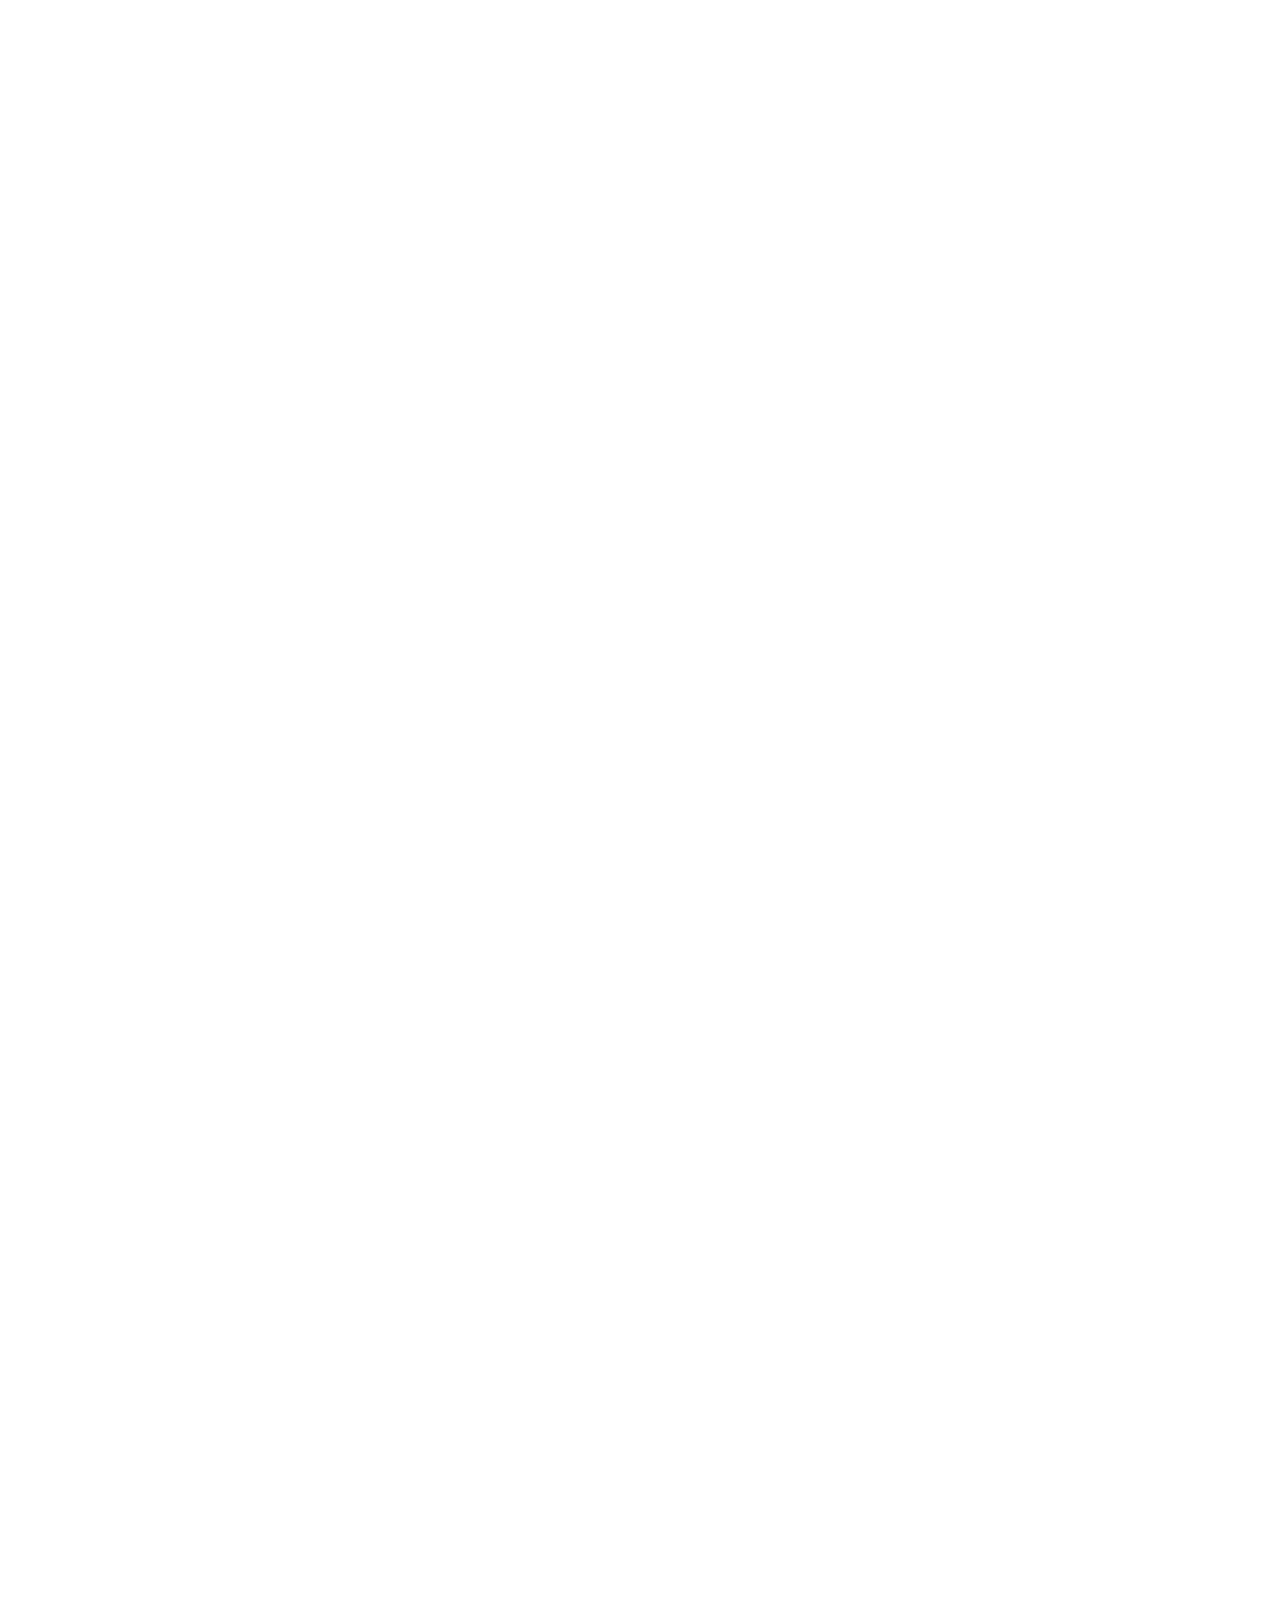
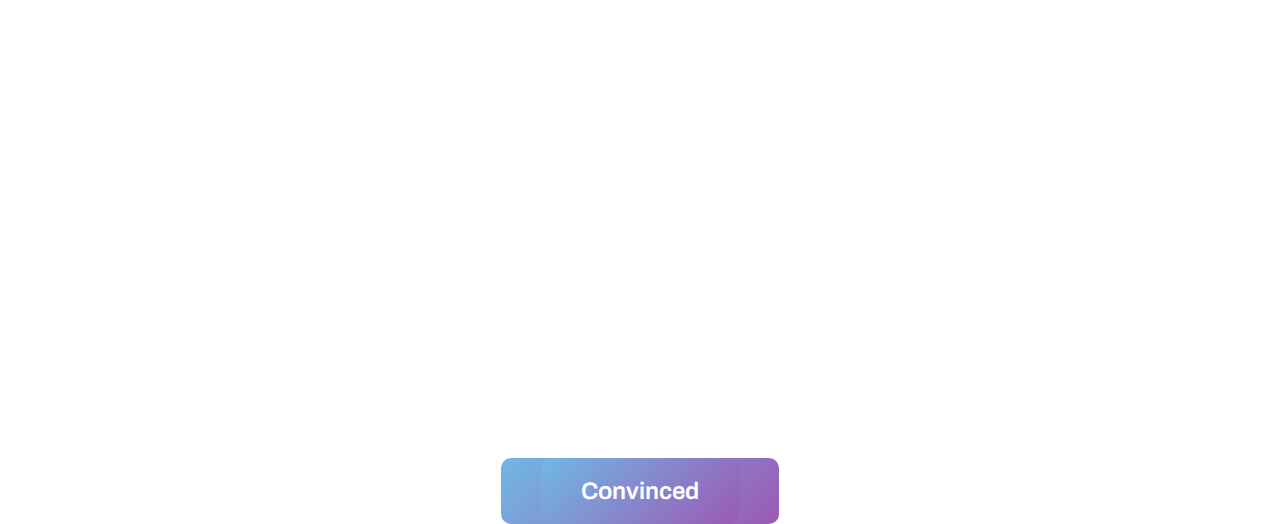
==== commit a28cc2f0: "Add files via upload" ====
--- a/index.html
+++ b/index.html
@@ -12,7 +12,7 @@
 </head>
 <body>
     
-
+<div class="container">
     <div class="section1 flex" id="section1">
         <div class="section1-content">
 
@@ -30,7 +30,7 @@
         <div class="text" id="section1" data-aos="fade-up" data-aos-duration="1000">
             <div class="section2-content">
                 <h2 class="text-big">The Class</h2>
-                <p class="text-small">Starting a public speaking class for kids ages <span class="custom-underline">10-18</span> is an exciting opportunity to help young people build confidence,  build confidence, improve communication skills, and conquer stage fright. Sign up by January 5, attend the free info session on the same day, and enjoy your first class for free! After that it's just $10/hour."</p>
+                <p class="text-small">Starting a public speaking class for kids ages <span class="custom-underline">10-18</span> is an exciting opportunity to help young people build confidence,  build confidence, improve communication skills, and conquer stage fright. Sign up by January 5, attend the <span class="custom-underline">free info session</span> on the same day, and enjoy your  <span class="custom-underline">first class for free!</span> After that it's just  <span class="custom-underline">$10/hour</span>."</p>
                 <div class="button">
                     <a href="form.html" class="class-button">Convinced</a>
                     <button class="class-button" onclick="scrollToSection('section2')">Not Convinced</button>
@@ -83,7 +83,7 @@
         <div class="text" id="section4" data-aos="fade-up" data-aos-duration="1000">
             <div class="section4-content">
                 <h2 class="text-big">What You Can Learn</h2>
-                <p class="text-small">Unfortunately, for many it's a skill you need to have. Public speaking teaches valuable skills such as confidence, effective networking, and leadership, empowering individuals to communicate with impact and influence. What I'm trying to say is.. there's nothing unfortuate at all.</span></p>
+                <p class="text-small">Unfortunately, for many it's  <span class="custom-underline">a skill you need to have</span>. Public speaking teaches valuable skills such as confidence, effective networking, and leadership, empowering individuals to communicate with impact and influence. What I'm trying to say is..  <span class="custom-underline">there's nothing unfortuate at all</span>.</span></p>
             </div>
         </div>
 
@@ -105,25 +105,6 @@
             <img src="images/image4.jpg" alt="Section 4 Image" class="my-picture" >
         </div>
 
-        <div class="text" id="section5" data-aos="fade-up" data-aos-duration="1000">
-            <div class="section5-content">
-                <p class="text-small" >Don't believe me?</p>
-            </div>
-            
-        
-        </div>
-
-        <div class="image-layout">
-            
-            <div class="image-box">
-                <img src="images/image5.jpg" alt="Image 2">
-                <div class="caption">"Yaam raa Lalit" - Seshi Bandlapalli</div>
-            </div>
-            <div class="image-box">
-                <img src="images/image6.jpeg" alt="Image 3">
-                <div class="caption">"You stole the show" - Prathusha Pathanoori</div>
-            </div>
-        </div>
 
         
             
@@ -168,7 +149,7 @@
 
     </div>
 
-    
+</div> 
     
 
 </body>
--- a/style.css
+++ b/style.css
@@ -1,136 +1,120 @@
-body{
+body {
     margin: 0;
+    display: flex;
+    justify-content: center; /* Centers content horizontally */
+    align-items: center; /* Centers content vertically */
+    min-height: 100vh; /* Ensures full viewport height */
+    flex-direction: column; /* Stacks sections vertically */
 }
 
-
-.section1{
+.section1 {
     display: flex;
     justify-content: center;
     align-items: center;
     text-align: center;
+    flex-direction: column;
+    max-width: 500px;
+    background-color: antiquewhite;
+    padding: 20px; /* Add padding for spacing */
     height: 100vh;
-
-    background-color: antiquewhite;
-    flex-direction: column;
+    width: 100vh;
 }
 
-.section1-big{
-    
-    font-size: 100px;
+.section1-big {
+    font-size: 70px;
     font-family: "Archivo", serif;
     font-optical-sizing: auto;
     font-weight: 900;
     font-style: normal;
-    font-variation-settings:
-      "wdth" 125;
+    font-variation-settings: "wdth" 125;
 }
 
-.section1-small{
-
+.section1-small {
     font-size: 20px;
     font-family: "Archivo", serif;
     font-optical-sizing: auto;
     font-weight: 900;
     font-style: normal;
-    font-variation-settings:
-      "wdth" 125;
+    font-variation-settings: "wdth" 125;
 }
 
-#section1smalltext1{
-    transform: translateY(70px);
-}
-
-#section1smalltext2{
-    transform: translateY(-70px);
-}
-
-.concerns{
+.concerns {
     background-color: rgb(246, 246, 246);
-    
 }
 
 .button-container {
     display: flex;
-    justify-content: space-between;
+    justify-content: center; /* Center the buttons horizontally */
+    align-items: center; /* Center the buttons vertically */
+    gap: 20px; /* Add some space between buttons */
     margin-top: 20px;
 }
 
-.class-button {
-    
-    padding: 10px 20px;
+.class-button, .final-button {
+    padding: 15px 30px;
     font-size: 18px;
-    background-color: #e84f00; /* Button background color */
+    background-color: #e84f00;
     color: white;
     border: none;
-    border-radius: 5px;
+    border-radius: 10px;
     cursor: pointer;
     font-weight: bold;
     transition: background-color 0.3s;
-    text-decoration: none; /* Remove underline */
-    font-family: "Archivo", serif; /* Ensure the same font for all buttons */
-
+    text-decoration: none;
+    font-family: "Archivo", serif;
     background: linear-gradient(135deg, #71b7e6, #9b59b6);
-    border: none;
     border-radius: 10px;
     font-size: 16px;
     font-weight: 600;
     color: #fff;
-    cursor: pointer;
     transition: background 0.3s ease;
 }
 
-.class-button:hover {
+.class-button:hover, .final-button:hover {
     background: linear-gradient(135deg, #9b59b6, #71b7e6);
 }
 
-
-.section1-image,
-.section2-image,
-.section3-image,
-.section4-image,
-.my-picture{
-    width: 400px; /* Adjust size as needed */
-    height: auto; /* Maintain aspect ratio */
-    border-radius: 10px; /* Optional: rounded corners */
-    box-shadow: 0 4px 6px rgba(0, 0, 0, 0.1); /* Optional: subtle shadow */
+.section1-image, .section2-image, .section3-image, .section4-image, .my-picture {
+    width: 400px;
+    height: auto;
+    border-radius: 10px;
+    box-shadow: 0 4px 6px rgba(0, 0, 0, 0.1);
     padding-left: 5%;
-    
+    display: block; /* Makes the image block-level */
+    margin: 0 auto; /* Centers the image horizontally */
 }
-
 
 .text {
     display: flex;
-    justify-content: center; /* Centers content horizontally */
-    align-items: center; /* Centers content vertically */
-    padding-top: 100px; /* Reduce padding for a tighter layout */
-    position: 5%;
-    
+    justify-content: center;
+    align-items: center;
+    padding-top: 100px;
 }
 
 .text-big {
-    width: 400px; /* Adjust to fit content more compactly */
+    width: 400px;
     font-size: 60px;
     font-family: "Archivo", serif;
     font-optical-sizing: auto;
     font-weight: 850;
     font-style: normal;
-    font-variation-settings:
-    "wdth" 100;
-    text-align: left; /* Center-align text */
+    font-variation-settings: "wdth" 100;
+    text-align: left;
+    padding-left: 5%;
 }
 
 .text-small {
     margin-top: 0;
     padding-top: 0;
-    width: 450px; /* Adjust to fit content more compactly */
+    width: 400px;
     font-size: 40px;
     font-family: "Archivo", serif;
     font-optical-sizing: auto;
     font-weight: 400;
     font-style: normal;
-    font-variation-settings:
-    "wdth" 100;
-    text-align: left; /* Center-align text */
+    font-variation-settings: "wdth" 100;
+    text-align: left;
+    padding-left: 5%;
 }
 
 .custom-underline {
@@ -138,9 +122,9 @@
     text-decoration-style: solid;
     text-decoration-color: rgba(232, 54, 0, 1);
     text-decoration-thickness: 8px;
-  }
+}
 
-  .image-layout {
+.image-layout {
     display: flex;
     justify-content: center;
     gap: 20px;
@@ -166,27 +150,25 @@
     font-weight: 500;
 }
 
-
 .final-button-container {
     display: flex;
-    justify-content: center; /* Center the button horizontally */
-    align-items: center; /* Center the button vertically */
-    margin-top: 40px; /* Optional: Add some space above the button */
+    justify-content: center;
+    align-items: center;
+    margin-top: 40px;
 }
 
 .final-button {
-    padding: 20px 40px; /* Increase padding to make the button larger */
-    font-size: 24px; /* Increase font size */
-    background-color: #e84f00; /* Button background color */
+    padding: 20px 40px;
+    font-size: 24px;
+    background-color: #e84f00;
     color: white;
     border: none;
-    border-radius: 10px; /* Optional: round the corners */
+    border-radius: 10px;
     cursor: pointer;
     font-weight: bold;
     transition: background-color 0.3s;
-    text-decoration: none; /* Remove underline */
-    font-family: "Archivo", serif; /* Ensure the same font for all buttons */
-
+    text-decoration: none;
+    font-family: "Archivo", serif;
     background: linear-gradient(135deg, #71b7e6, #9b59b6);
     border-radius: 10px;
     font-weight: 600;
@@ -198,8 +180,3 @@
 .final-button:hover {
     background: linear-gradient(135deg, #9b59b6, #71b7e6);
 }
-
-
-.class-button:hover {
-    background: linear-gradient(135deg, #9b59b6, #71b7e6);
-}
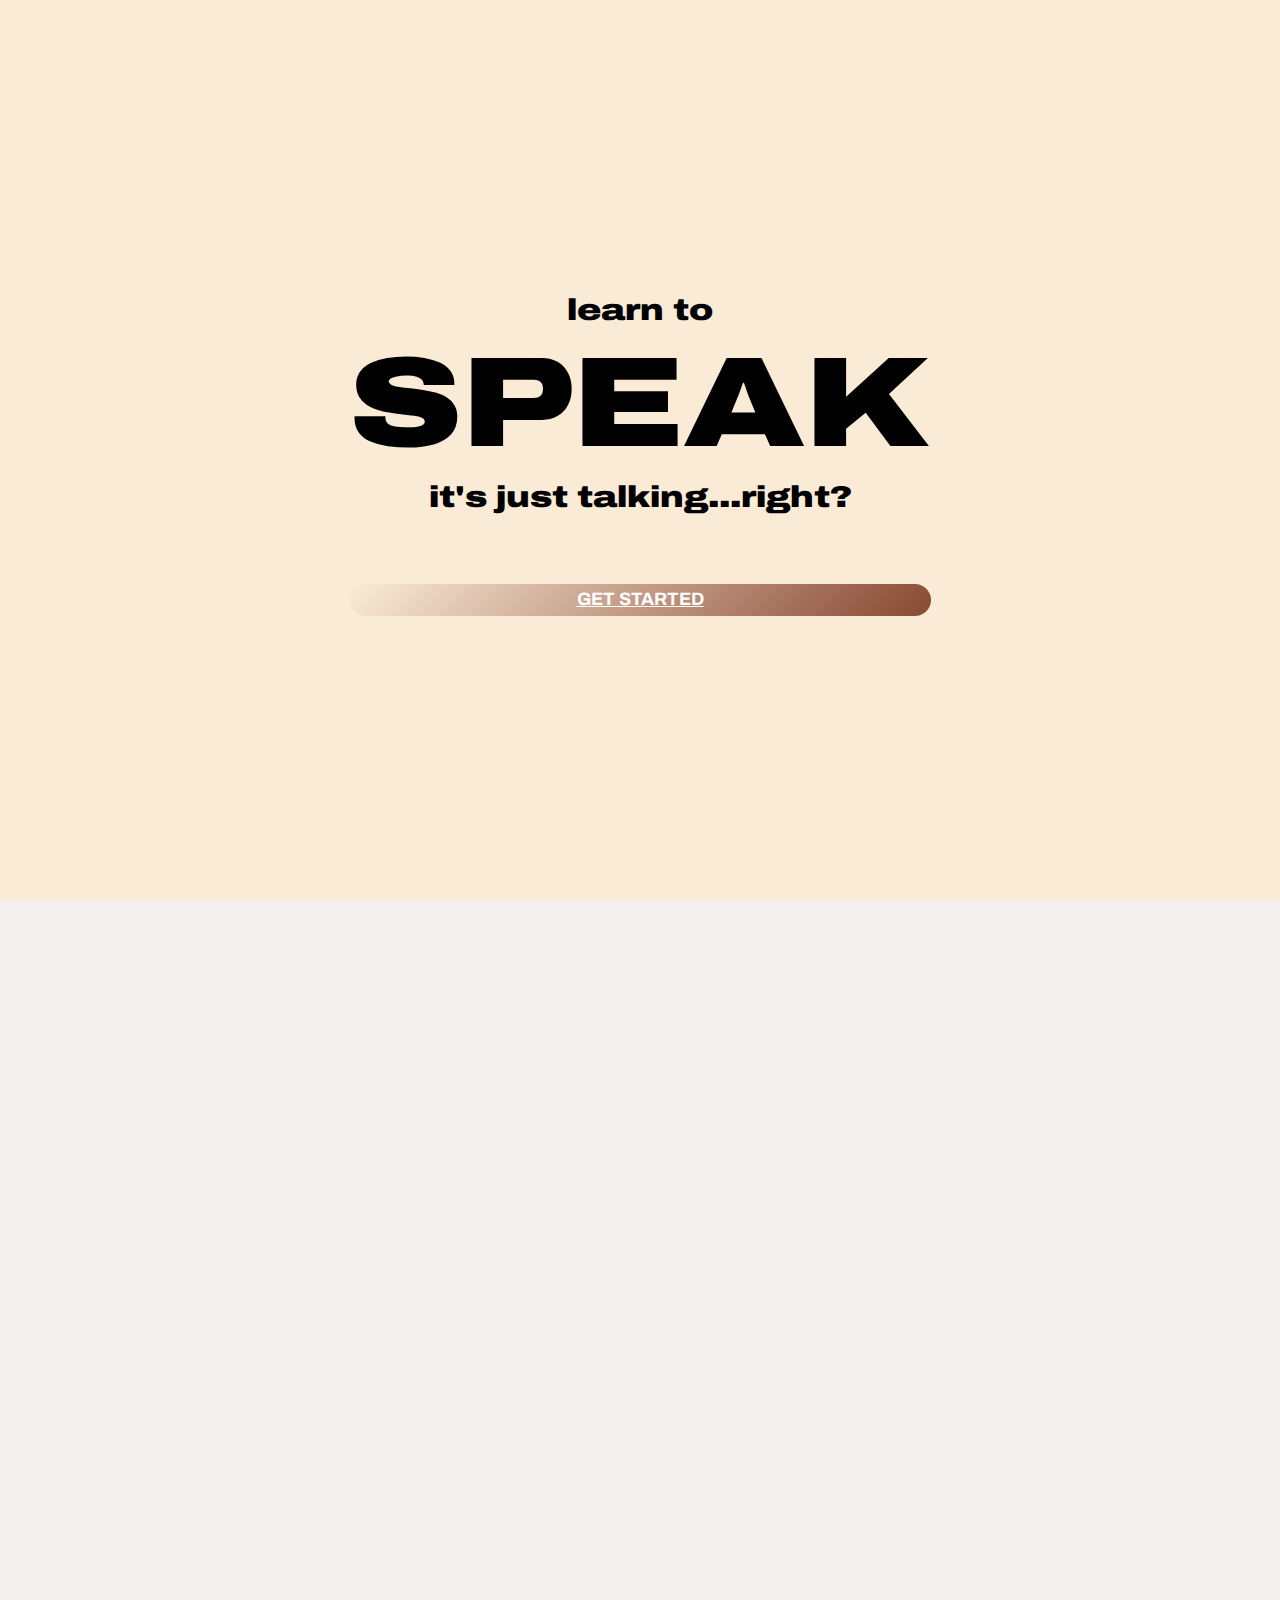
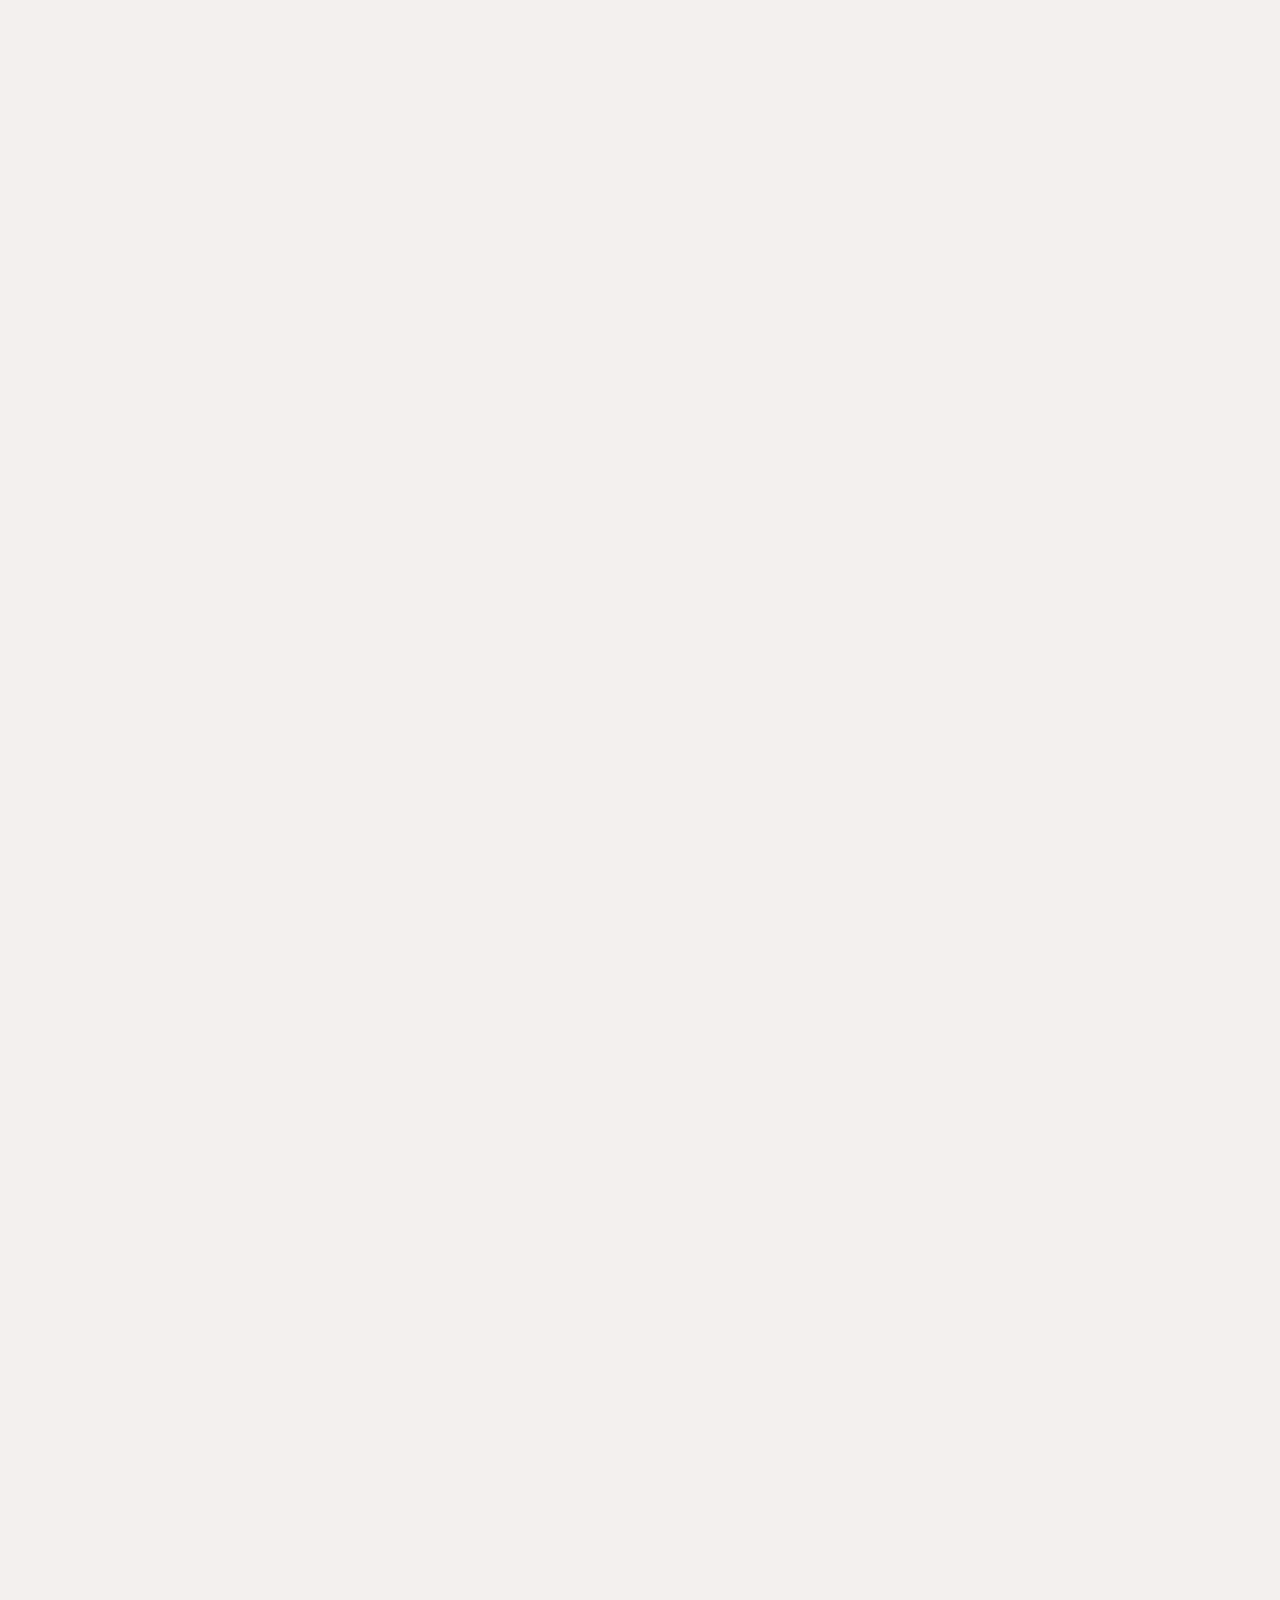
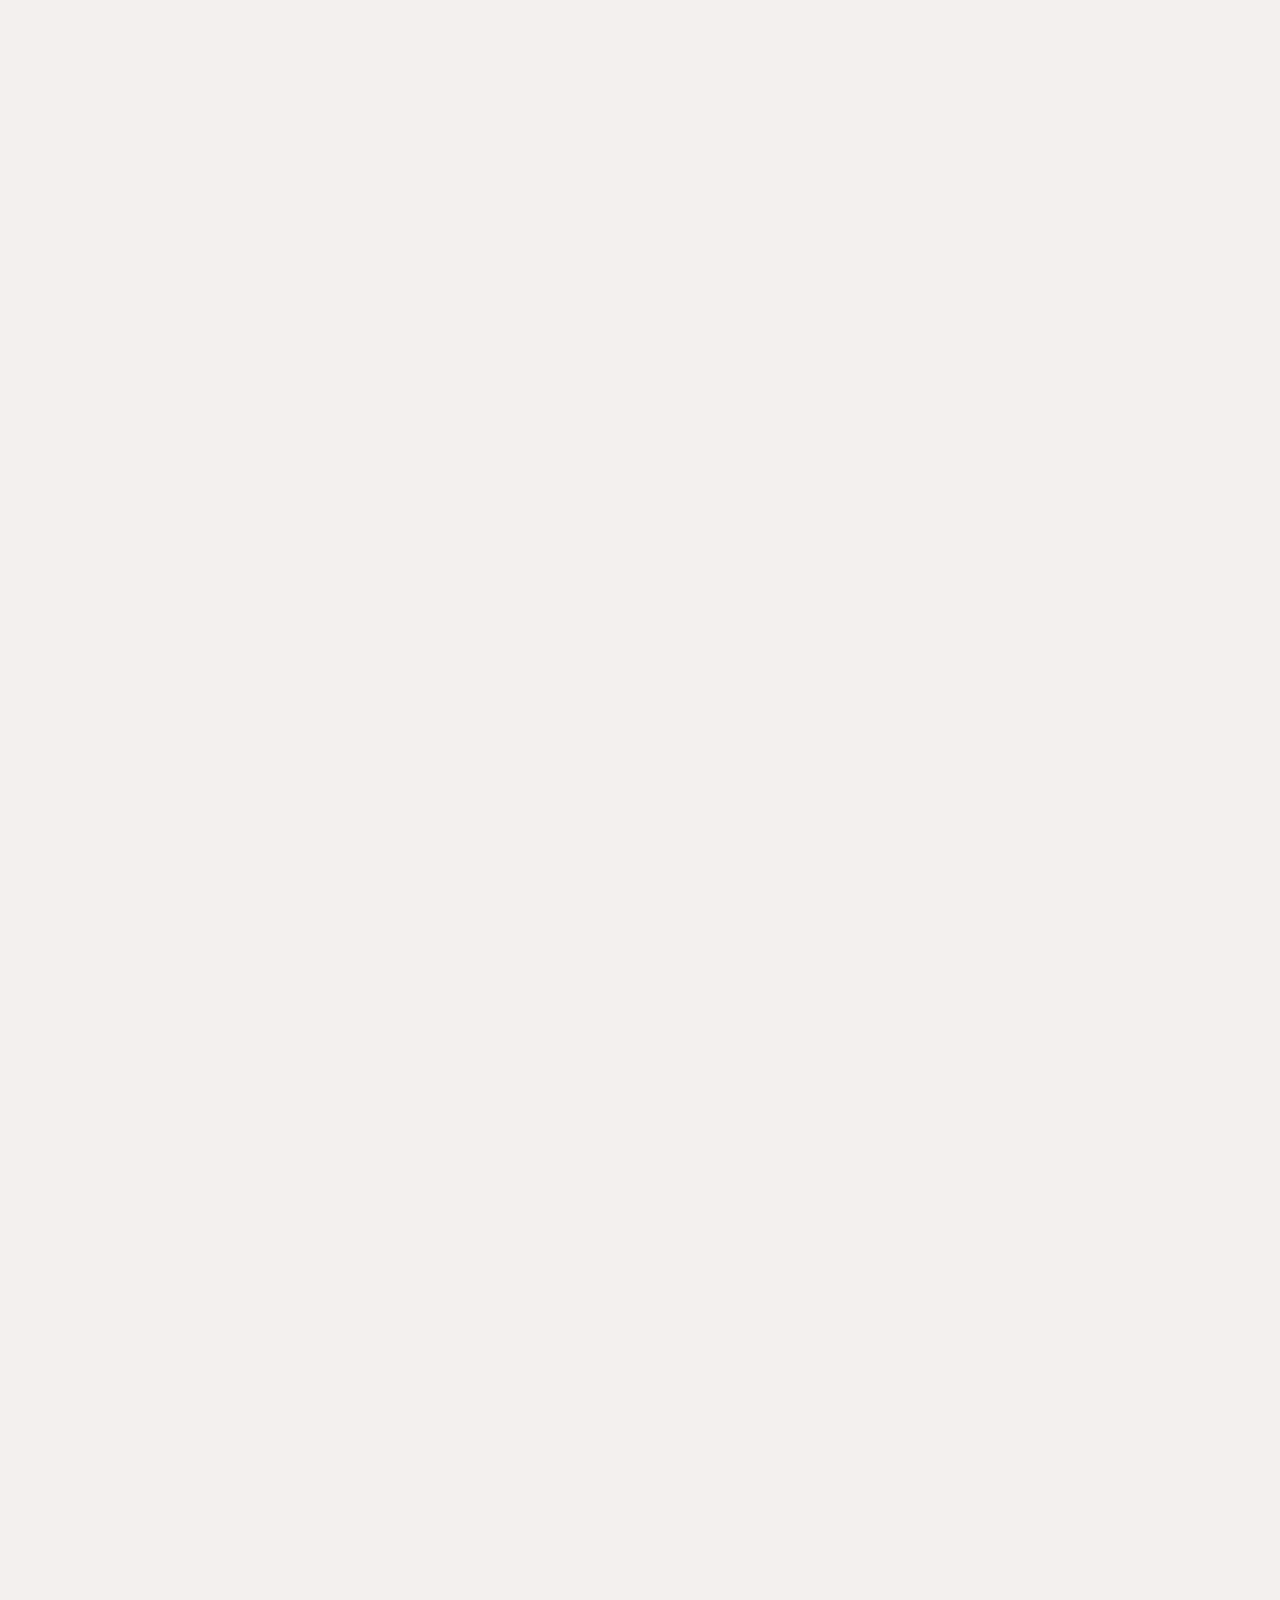
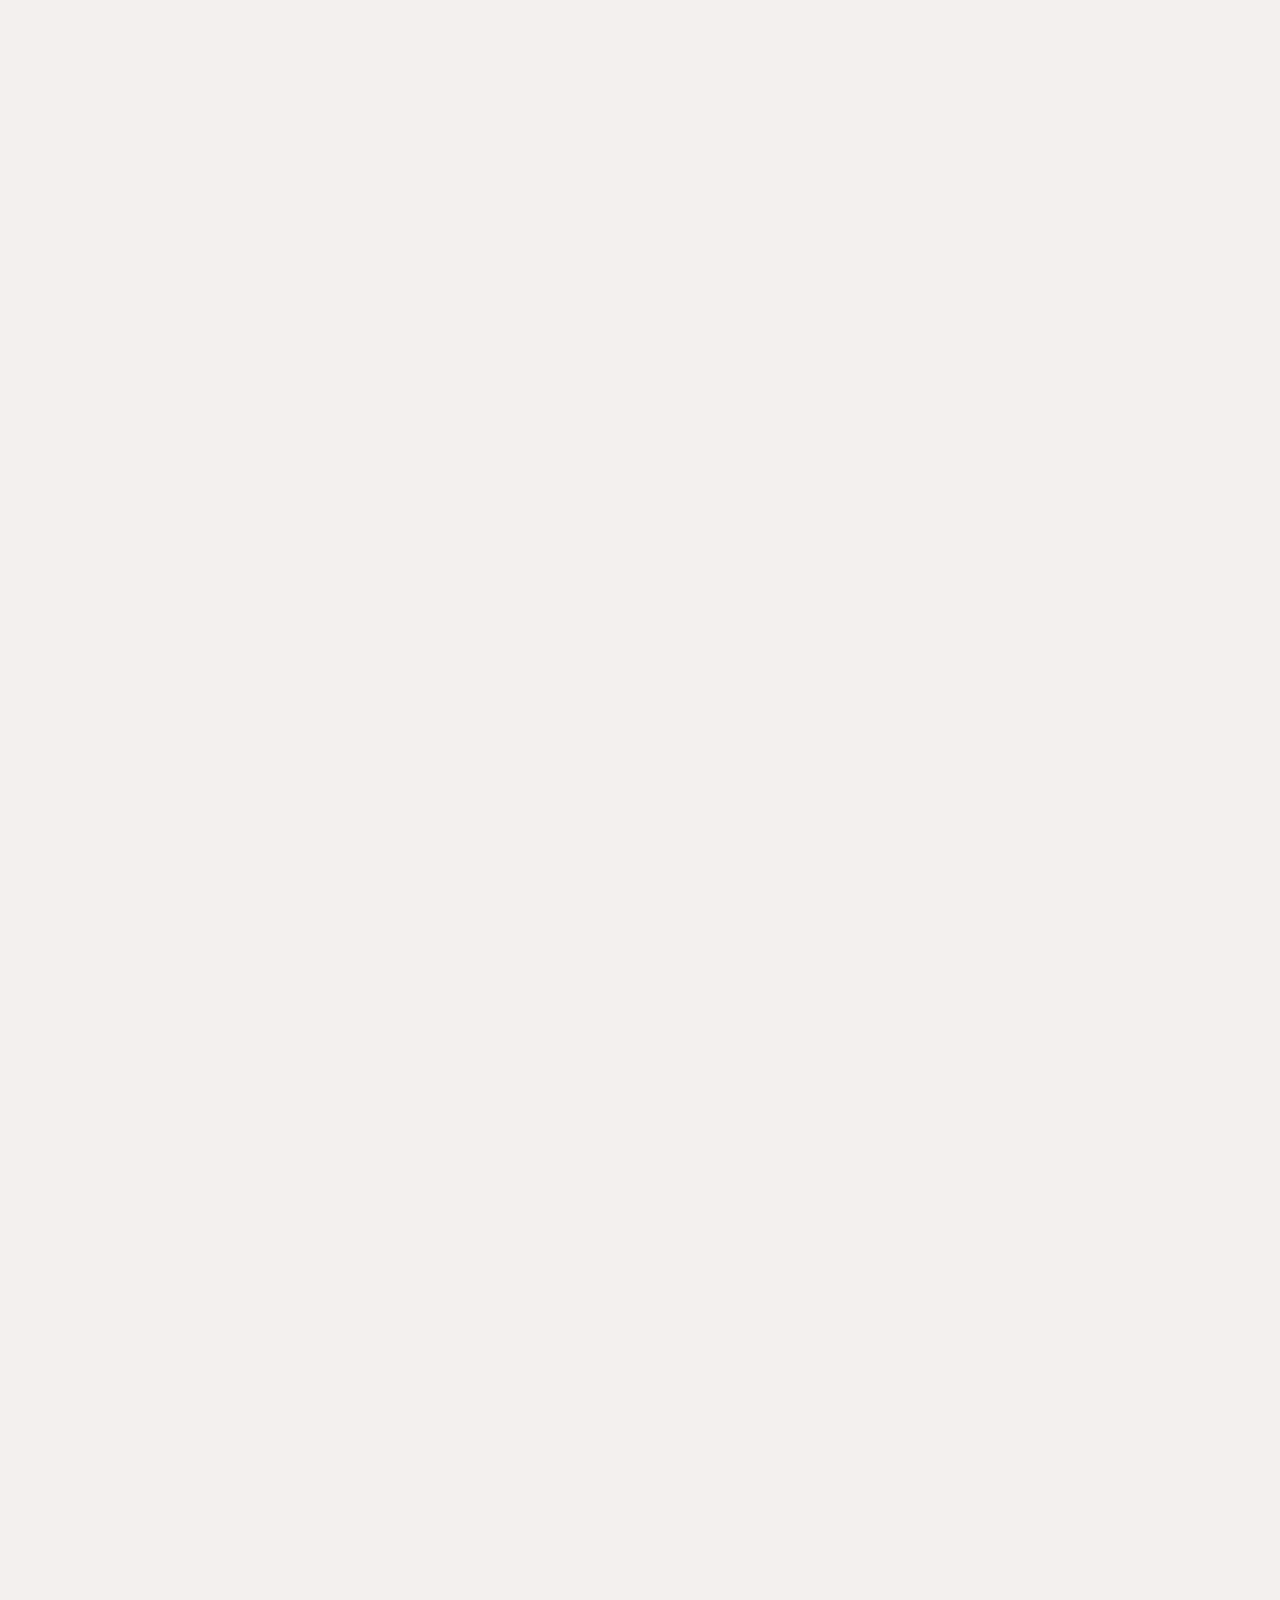
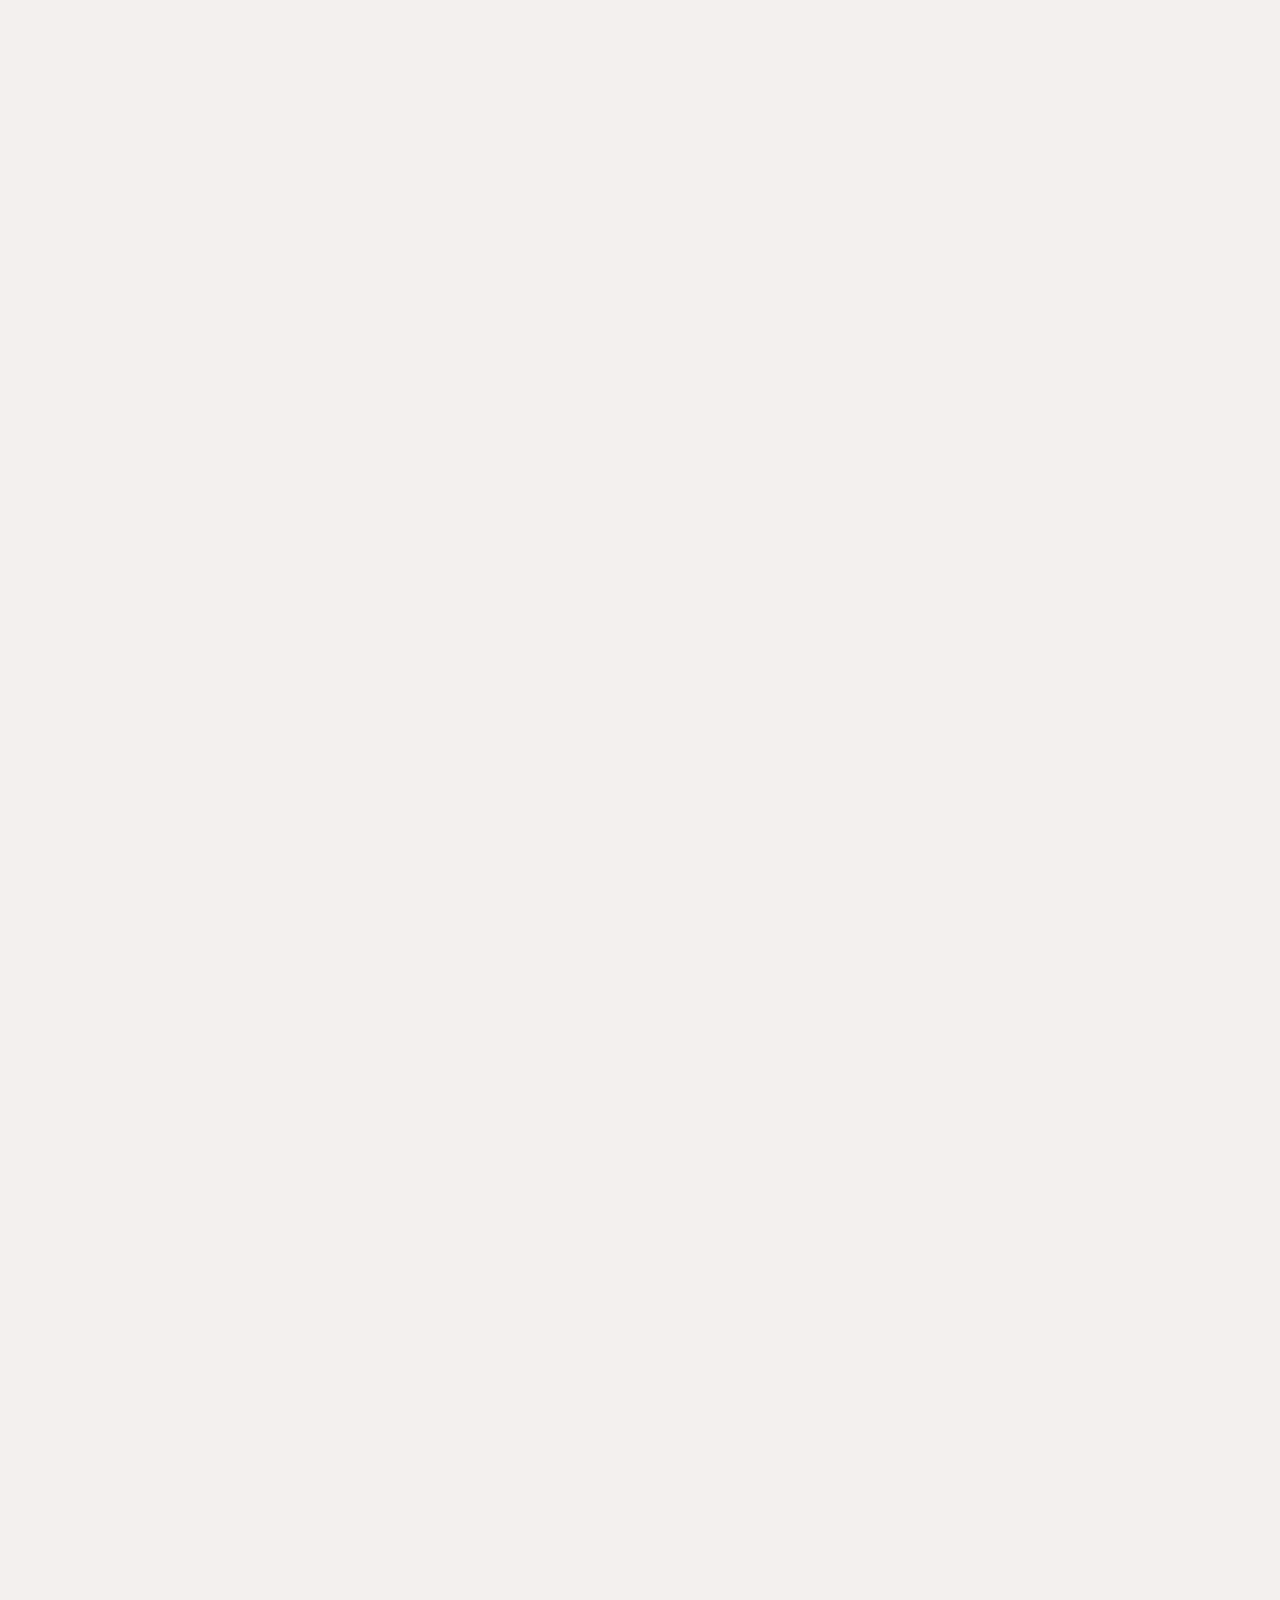
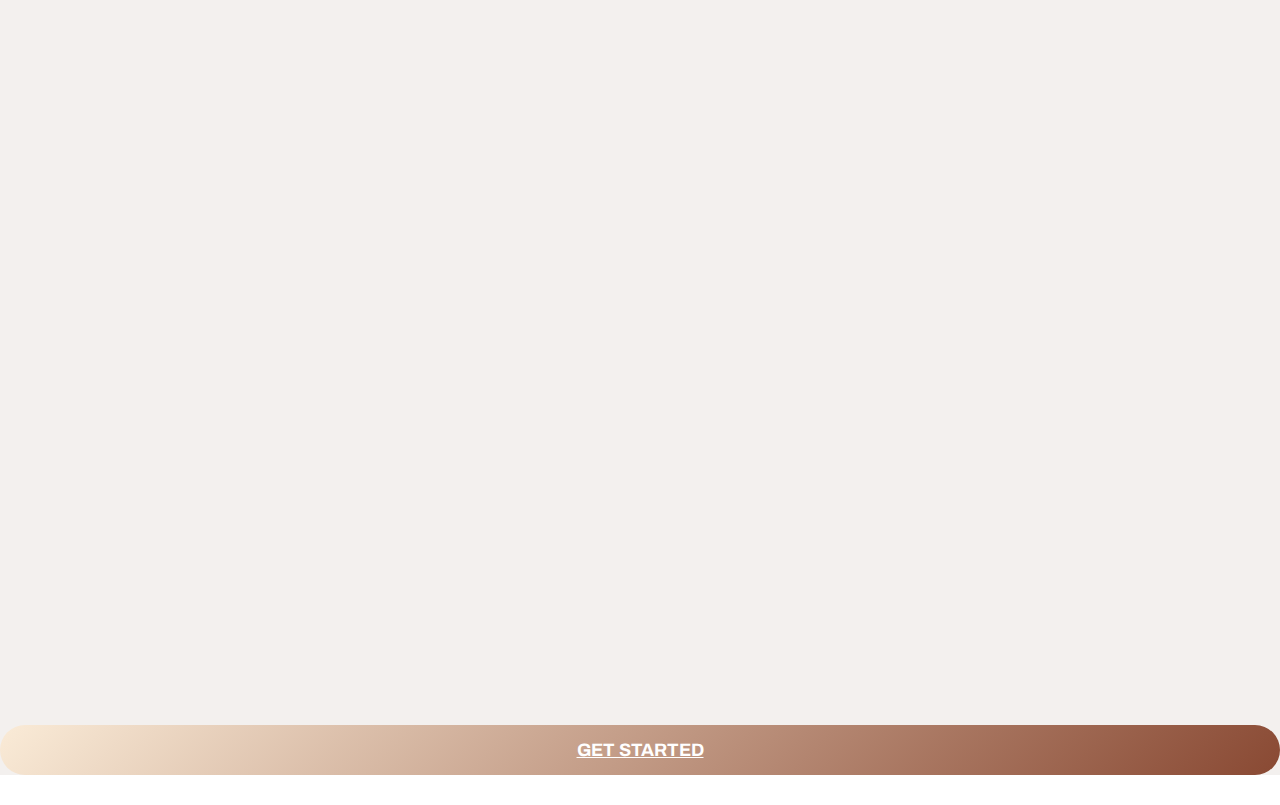
==== commit 95197a23: "Add files via upload" ====
--- a/index.html
+++ b/index.html
@@ -2,8 +2,9 @@
 <html lang="en">
 <head>
     <meta charset="UTF-8">
+    <title>Public Speaking</title>
     <meta name="viewport" content="width=device-width, initial-scale=1.0">
-    <title>Public Speaking</title>
+
     <link rel="preconnect" href="https://fonts.googleapis.com">
     <link rel="preconnect" href="https://fonts.gstatic.com" crossorigin>
     <link href="https://fonts.googleapis.com/css2?family=Archivo:ital,wdth,wght@0,62..125,100..900;1,62..125,100..900&family=Lexend:wght@100..900&display=swap" rel="stylesheet">
@@ -12,13 +13,16 @@
 </head>
 <body>
     
-<div class="container">
+
     <div class="section1 flex" id="section1">
         <div class="section1-content">
 
             <h2 class="section1-small" id="section1smalltext1">learn to</h2>
             <h1 class="section1-big">SPEAK</h1>
             <h2 class="section1-small" id="section1smalltext2">it's just talking...right?</h2>
+            <div>
+                <a href="form.html" class="first-button" >Get Started</a>
+            </div>
 
 
         </div>
@@ -28,7 +32,7 @@
     <div class="concerns">
 
         <div class="text" id="section1" data-aos="fade-up" data-aos-duration="1000">
-            <div class="section2-content">
+            <div class="nopicture">
                 <h2 class="text-big">The Class</h2>
                 <p class="text-small">Starting a public speaking class for kids ages <span class="custom-underline">10-18</span> is an exciting opportunity to help young people build confidence,  build confidence, improve communication skills, and conquer stage fright. Sign up by January 5, attend the <span class="custom-underline">free info session</span> on the same day, and enjoy your  <span class="custom-underline">first class for free!</span> After that it's just  <span class="custom-underline">$10/hour</span>."</p>
                 <div class="button">
@@ -40,20 +44,12 @@
             
         </div>
 
-        
-
         <div class="text" id="section2" data-aos="fade-up" data-aos-duration="1000">
             <div class="section2-content">
                 <h2 class="text-big">It's Just Talking</h2>
                 <p class="text-small">That’s right—it’s just talking. But if it’s so simple, <span class="custom-underline">why doesn’t everyone do it?</span> Because talking isn’t always as easy as it seems. </p>
             </div>
-            
-        </div>
-            
-        </div>
             <img src="images/image1.jpeg" alt="Section 2 Image" class="section2-image">
-        <div>
-
         </div>
     
         <div class="text" id="section3" data-aos="fade-up" data-aos-duration="1000"> 
@@ -61,9 +57,6 @@
                 <h2 class="text-big">It's Too Scary</h2>
                 <p class="text-small">Unfortunately, that’s the biggest problem. <span class="custom-underline">Fear</span>. The <span class="custom-underline">Fear</span> of humiliation. The <span class="custom-underline">Fear</span> of messing up. <span class="custom-underline">Fear</span> due to lack of experience. <span class="custom-underline">Fear</span> of the audience. Staring into a crowd not knowing what their response will be.</p>
             </div>
-        </div>
-
-        <div>            
             <img src="images/image2.jpeg" alt="Section 3 Image" class="section3-image">
         </div>
     
@@ -72,84 +65,49 @@
                 <h2 class="text-big">Just Give Up</h2>
                 <p class="text-small">Well that was easy. Let's just forget about it, it's not worth it... If only it were that simple. <span class="custom-underline">Public speaking is a crucial life skill for students.</span></p>
             </div>
-        </div>
-
-        <div>
             <img src="images/image3.jpeg" alt="Section 4 Image" class="section4-image">
         </div>
 
-        
-
         <div class="text" id="section4" data-aos="fade-up" data-aos-duration="1000">
-            <div class="section4-content">
+            <div class="nopicture">
                 <h2 class="text-big">What You Can Learn</h2>
                 <p class="text-small">Unfortunately, for many it's  <span class="custom-underline">a skill you need to have</span>. Public speaking teaches valuable skills such as confidence, effective networking, and leadership, empowering individuals to communicate with impact and influence. What I'm trying to say is..  <span class="custom-underline">there's nothing unfortuate at all</span>.</span></p>
             </div>
         </div>
 
-        <div>
-            <img src="images/image3.jpeg" alt="Section 4 Image" class="section4-image">
-        </div>
-
-
         <div class="text" id="section5" data-aos="fade-up" data-aos-duration="1000">
-            <div class="section5-content">
-                <h2 class="text-big">Hi, I'm Lalit Manmari</h2>
-                <p class="text-small">I am a student at Virginia Tech. I have been public speaking for <span class="custom-underline">4 year</span>s and have recived an <span class="custom-underline">award at a national competition</span>. And the best part, <span class="custom-underline">parents love me</span>.</p>
+            <div class="section4-content">
+                <h2 class="text-big">Hi I'm Lalit Manmari</h2>
+                <p class="text-small">I am a student at Virginia Tech. I have been public speaking for <span class="custom-underline">4 year</span>s and have recived an <span class="custom-underline">award at a national competition</span>.</p>
             </div>
-            
+            <img src="images/image4.jpg" alt="Section 4 Image" class="my-picture" >
         </div>
         
-
-        <div>
-            <img src="images/image4.jpg" alt="Section 4 Image" class="my-picture" >
-        </div>
-
-
-        
-            
-        </div>
-
         <div class="text" id="section5" data-aos="fade-up" data-aos-duration="1000">
             <div class="section5-content">
                 <h2 class="text-big">Large Crowds</h2>
                 <img src="images/image7.JPG" alt="Section 4 Image" class="section4-image">
-                <div class="caption">                <p class="text-small">Learn to give great speeches in front of hundreds. This was my friends grad party, where I volunteered myself to give a speech because I knew I could.</span></p>
-                </div>
+                 <p class="text-small">Learn to give great speeches in front of hundreds. This was my friends grad party, where I volunteered myself to give a speech because I knew I could.</span></p>
             </div>
-            
         </div>
 
         <div class="text" id="section5" data-aos="fade-up" data-aos-duration="1000">
             <div class="section5-content">
                 <h2 class="text-big">High Pressure</h2>
                 <img src="images/image8.JPEG" alt="Section 4 Image" class="section4-image">
-                <div class="caption">                <p class="text-small">Learn to handle high pressure enviornments and improv on the spot. This is at a Mock Trial competition, where my team and I competed against 30+ schools across the US.</span></p>
-                </div>
+                <p class="text-small">Learn to handle high pressure enviornments and improv on the spot. This is at a Mock Trial competition, where my team and I competed against 30+ schools across the US.</span></p>
             </div>
-            
+        </div>
+        <div>
+            <a href="form.html" class="first-button" >Get Started</a>
         </div>
 
-        <div class="text" id="section5" data-aos="fade-up" data-aos-duration="1000">
-            <div class="section5-content">
-                <h2 class="text-big">Guidence</h2>
-                <img src="images/image7.JPG" alt="Section 4 Image" class="section4-image">
-                <div class="caption">                <p class="text-small">I wouldn't be here without guiadance. Someone teaching me was one of the most important things to ever happen to me and thats what I want to share with others.</span></p>
-                </div>
-            </div>
-            
-        </div>    
+
         
-        <div class="final-button-container">
-        <div class="final-button">
-            <a href="form.html" class="final-button">Convinced</a>
-        </div>
-    </div>
-
 
     </div>
 
-</div> 
+    
     
 
 </body>
@@ -160,13 +118,12 @@
 </script>
 
 <script>
-    // Smooth scrolling to a section when a button is clicked
-    function scrollToSection(sectionId) {
-      const section = document.getElementById(sectionId);
-      if (section) {
-        section.scrollIntoView({ behavior: 'smooth' });
-      }
+    function scrollToSection(sectionId){
+        const section = document.getElementById(sectionId);
+        if (sectionId) {
+            section.scrollIntoView({ behavior: 'smooth' });
+        }
     }
-  </script>
+</script>
 
 </html>--- a/style.css
+++ b/style.css
@@ -1,10 +1,8 @@
 body {
     margin: 0;
-    display: flex;
-    justify-content: center; /* Centers content horizontally */
-    align-items: center; /* Centers content vertically */
-    min-height: 100vh; /* Ensures full viewport height */
-    flex-direction: column; /* Stacks sections vertically */
+    height: 100vh;
+    overflow-x: hidden;
+    min-height: 100vh;
 }
 
 .section1 {
@@ -12,109 +10,146 @@
     justify-content: center;
     align-items: center;
     text-align: center;
-    flex-direction: column;
-    max-width: 500px;
+    height: 100vh;
     background-color: antiquewhite;
-    padding: 20px; /* Add padding for spacing */
-    height: 100vh;
-    width: 100vh;
+    line-height: 0.1;
+    font-family: "Archivo", serif;
 }
 
 .section1-big {
-    font-size: 70px;
-    font-family: "Archivo", serif;
+    font-size: clamp(80px, 10vw, 160px); /* Responsive scaling with limits */
     font-optical-sizing: auto;
     font-weight: 900;
     font-style: normal;
     font-variation-settings: "wdth" 125;
 }
 
+
+
 .section1-small {
-    font-size: 20px;
-    font-family: "Archivo", serif;
+    font-size: clamp(20px, 3vw, 30px); /* Responsive scaling with limits */
     font-optical-sizing: auto;
     font-weight: 900;
     font-style: normal;
     font-variation-settings: "wdth" 125;
 }
 
+#section1smalltext2{
+    padding-bottom: 60px;
+}
+
 .concerns {
-    background-color: rgb(246, 246, 246);
-}
-
-.button-container {
-    display: flex;
-    justify-content: center; /* Center the buttons horizontally */
-    align-items: center; /* Center the buttons vertically */
-    gap: 20px; /* Add some space between buttons */
-    margin-top: 20px;
-}
-
-.class-button, .final-button {
-    padding: 15px 30px;
-    font-size: 18px;
-    background-color: #e84f00;
-    color: white;
-    border: none;
-    border-radius: 10px;
-    cursor: pointer;
-    font-weight: bold;
-    transition: background-color 0.3s;
-    text-decoration: none;
-    font-family: "Archivo", serif;
-    background: linear-gradient(135deg, #71b7e6, #9b59b6);
-    border-radius: 10px;
-    font-size: 16px;
-    font-weight: 600;
-    color: #fff;
-    transition: background 0.3s ease;
-}
-
-.class-button:hover, .final-button:hover {
-    background: linear-gradient(135deg, #9b59b6, #71b7e6);
-}
-
-.section1-image, .section2-image, .section3-image, .section4-image, .my-picture {
-    width: 400px;
-    height: auto;
-    border-radius: 10px;
-    box-shadow: 0 4px 6px rgba(0, 0, 0, 0.1);
-    padding-left: 5%;
-    display: block; /* Makes the image block-level */
-    margin: 0 auto; /* Centers the image horizontally */
+    background-color: rgb(243, 240, 238);
+    
+}
+
+.button {
+    display: flex;
+    justify-content: center; /* Center buttons horizontally */
+    align-items: center; /* Align buttons vertically */
+    gap: 20px; /* Space between buttons */
+}
+
+
+.class-button, .first-button { /* Apply styles to both .class-button and .first-button */
+    padding: 15px 30px; /* Adjust padding for better button size */
+    font-size: 18px; /* Increase font size for readability */
+    font-family: "Archivo", serif; /* Use the same font family as the rest of the site */
+    font-weight: 700; /* Make text bold */
+    text-transform: uppercase; /* Uppercase text for a more modern look */
+    border-radius: 50px; /* Rounded corners */
+    background: linear-gradient(135deg, antiquewhite, #894933);
+    color: white; /* White text for contrast */
+    border: none; /* Remove default border */
+    cursor: pointer; /* Change cursor to pointer for interactivity */
+    transition: background-color 0.3s ease, transform 0.2s ease; /* Smooth transition on hover */
+    margin-top: 20px; /* Add margin to create space between the button and the text */
+}
+
+.class-button:hover, .first-button:hover { /* Apply hover effect to both .class-button and .first-button */
+    background-color: #D73700; /* Darker shade of the background color on hover */
+    transform: translateY(-3px); /* Slight lift effect on hover */
+    background: linear-gradient(135deg, #894933, antiquewhite);
+}
+
+.class-button:active, .first-button:active { /* Apply active effect to both .class-button and .first-button */
+    background-color: #C12D00; /* Even darker shade when clicked */
+    transform: translateY(1px); /* Button appears pressed */
+}
+
+.class-button:focus, .first-button:focus { /* Apply focus effect to both .class-button and .first-button */
+    outline: none; /* Remove outline on focus */
+    box-shadow: 0 0 10px rgba(232, 54, 0, 0.6); /* Add a subtle glow on focus */
+}
+.first-button{
+    display: flex;
+    justify-content: center; /* Center buttons horizontally */
+    align-items: center; /* Align buttons vertically */
+    gap: 20px; /* Space between buttons */
+}
+
+
+
+
+
+.section1-image,
+.section2-image,
+.section3-image,
+.section4-image,
+.my-picture {
+    width: 400px; /* Default size */
+    height: auto; /* Maintain aspect ratio */
+    border-radius: 10px; /* Rounded corners */
+    box-shadow: 0 4px 6px rgba(0, 0, 0, 0.1); /* Subtle shadow */
 }
 
 .text {
     display: flex;
-    justify-content: center;
-    align-items: center;
-    padding-top: 100px;
+    flex-direction: row; /* Horizontal layout by default */
+    justify-content: center; /* Center horizontally */
+    align-items: center; /* Center vertically */
+    gap: 20px; /* Space between text and image */
+    padding-top: 300px; /* Adjust padding */
 }
 
 .text-big {
-    width: 400px;
-    font-size: 60px;
+    width: 700px; /* Fixed width for larger screens */
+    font-size: 60px; /* Default font size */
     font-family: "Archivo", serif;
     font-optical-sizing: auto;
     font-weight: 850;
     font-style: normal;
     font-variation-settings: "wdth" 100;
-    text-align: left;
-    padding-left: 5%;
+    text-align: left; /* Align text to the left */
 }
 
 .text-small {
-    margin-top: 0;
-    padding-top: 0;
-    width: 400px;
-    font-size: 40px;
+    width: 600px; /* Fixed width for smaller text */
+    font-size: 40px; /* Default font size */
     font-family: "Archivo", serif;
     font-optical-sizing: auto;
     font-weight: 400;
     font-style: normal;
     font-variation-settings: "wdth" 100;
-    text-align: left;
-    padding-left: 5%;
+    text-align: left; /* Align text to the left */
+}
+
+.nopicture {
+    display: flex;
+    flex-direction: column; /* Stack elements vertically */
+    justify-content: center; /* Center content vertically */
+    align-items: center; /* Center content horizontally */
+    text-align: center; /* Center-align text */
+  
+}
+
+.nopicture h2 {
+    text-align: center; /* Ensure titles are centered */
+}
+
+.nopicture p {
+  
+    text-align: center; /* Center-align smaller text */
 }
 
 .custom-underline {
@@ -124,59 +159,76 @@
     text-decoration-thickness: 8px;
 }
 
-.image-layout {
-    display: flex;
-    justify-content: center;
-    gap: 20px;
-    margin: 20px 0;
-}
-
-.image-layout .image-box {
-    text-align: center;
-    width: 150px;
-}
-
-.image-layout .image-box img {
-    width: 100%;
-    height: auto;
-    border-radius: 10px;
-    box-shadow: 0 4px 6px rgba(0, 0, 0, 0.1);
-}
-
-.image-layout .image-box .caption {
-    margin-top: 10px;
-    font-size: 14px;
-    color: #333;
-    font-weight: 500;
-}
-
-.final-button-container {
-    display: flex;
-    justify-content: center;
-    align-items: center;
-    margin-top: 40px;
-}
-
-.final-button {
-    padding: 20px 40px;
-    font-size: 24px;
-    background-color: #e84f00;
-    color: white;
-    border: none;
-    border-radius: 10px;
-    cursor: pointer;
-    font-weight: bold;
-    transition: background-color 0.3s;
-    text-decoration: none;
-    font-family: "Archivo", serif;
-    background: linear-gradient(135deg, #71b7e6, #9b59b6);
-    border-radius: 10px;
-    font-weight: 600;
-    color: #fff;
-    cursor: pointer;
-    transition: background 0.3s ease;
-}
-
-.final-button:hover {
-    background: linear-gradient(135deg, #9b59b6, #71b7e6);
-}
+.section5-content {
+    display: flex;
+    flex-direction: column; /* Stack content vertically */
+    justify-content: center; /* Center content vertically */
+    align-items: center; /* Center content horizontally */
+    text-align: center; /* Center-align text */
+    gap: 20px; /* Add spacing between elements */
+    padding: 20px; /* Optional padding for spacing */
+}
+
+.section5-content h2 {
+    font-size: 60px; /* Adjust font size for titles */
+    font-family: "Archivo", serif;
+    font-weight: 850;
+    font-style: normal;
+    font-variation-settings: "wdth" 100;
+    text-align: center; /* Ensure titles are centered */
+}
+
+.section5-content .text-small {
+    font-size: 40px; /* Adjust font size for text */
+    font-family: "Archivo", serif;
+    font-weight: 400;
+    text-align: center; /* Center-align smaller text */
+}
+
+.section5-content img {
+    height: auto; /* Maintain aspect ratio */
+    border-radius: 10px; /* Rounded corners */
+    box-shadow: 0 4px 6px rgba(0, 0, 0, 0.1); /* Subtle shadow */
+}
+
+
+@media (max-width: 1160px) {
+    
+    .text {
+        flex-direction: column; /* Stack text and image vertically */
+        padding-top: 50px; /* Reduce padding */
+        align-items: center; /* Center items vertically */
+        text-align: center; /* Ensure text alignment */
+        padding-top: 200px;
+    }
+
+    .class-button{
+        padding: 15px 30px; /* Adjust padding for better button size */
+        font-size: 1.5vh; /* Increase font size for readability */
+       
+    }
+
+    .section1-image,
+    .section2-image,
+    .section3-image,
+    .section4-image,
+    .my-picture {
+        width: 100%; /* Scale image to fit the screen */
+        max-width: 400px; /* Restrict maximum size */
+        margin-top: 20px; /* Add spacing between text and image */
+    }
+
+    .text-big {
+        font-size: 50px; /* Scale text size with screen width */
+        width: 450px; /* Allow text to scale dynamically */
+        text-align: center; /* Center-align text */
+    }
+
+    .text-small {
+        font-size: 40px; /* Scale text size with screen width */
+        width: 450px; /* Allow text to scale dynamically */
+        text-align: center; /* Center-align text */
+    }
+}
+
+
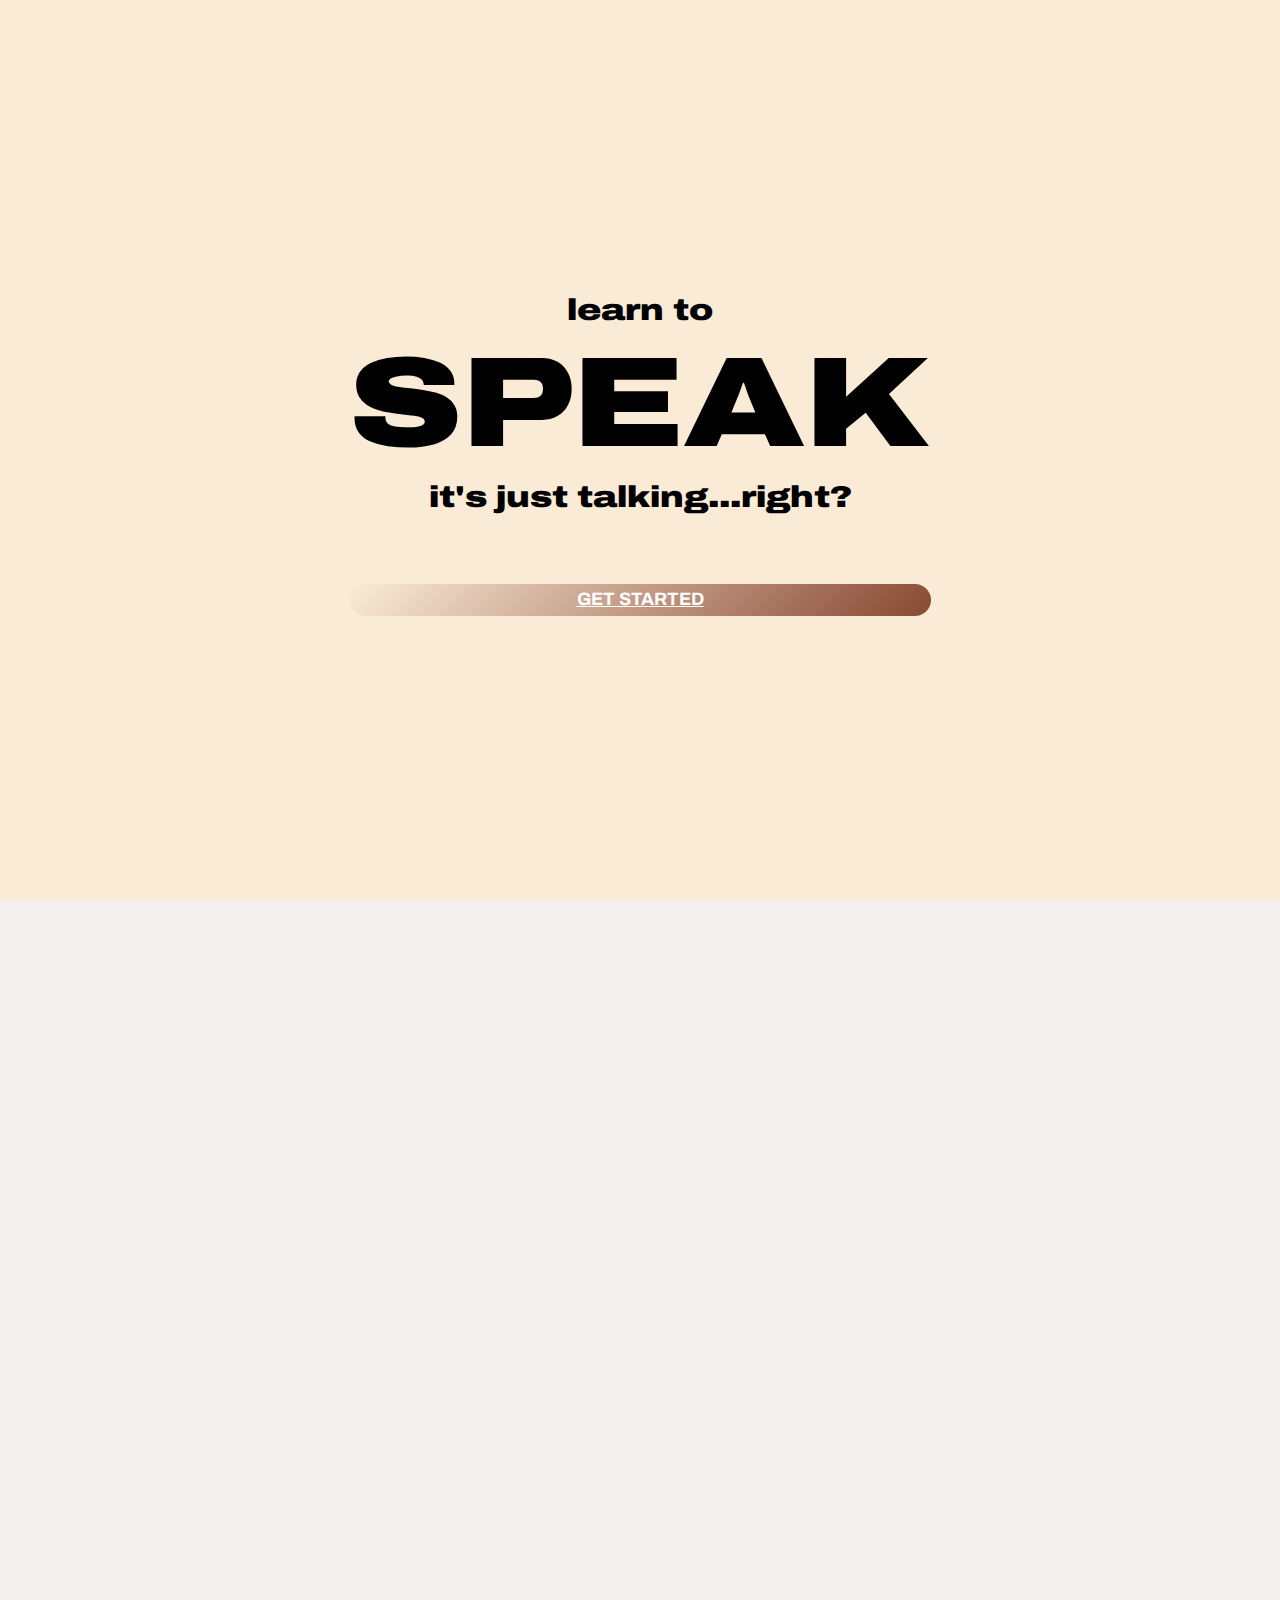
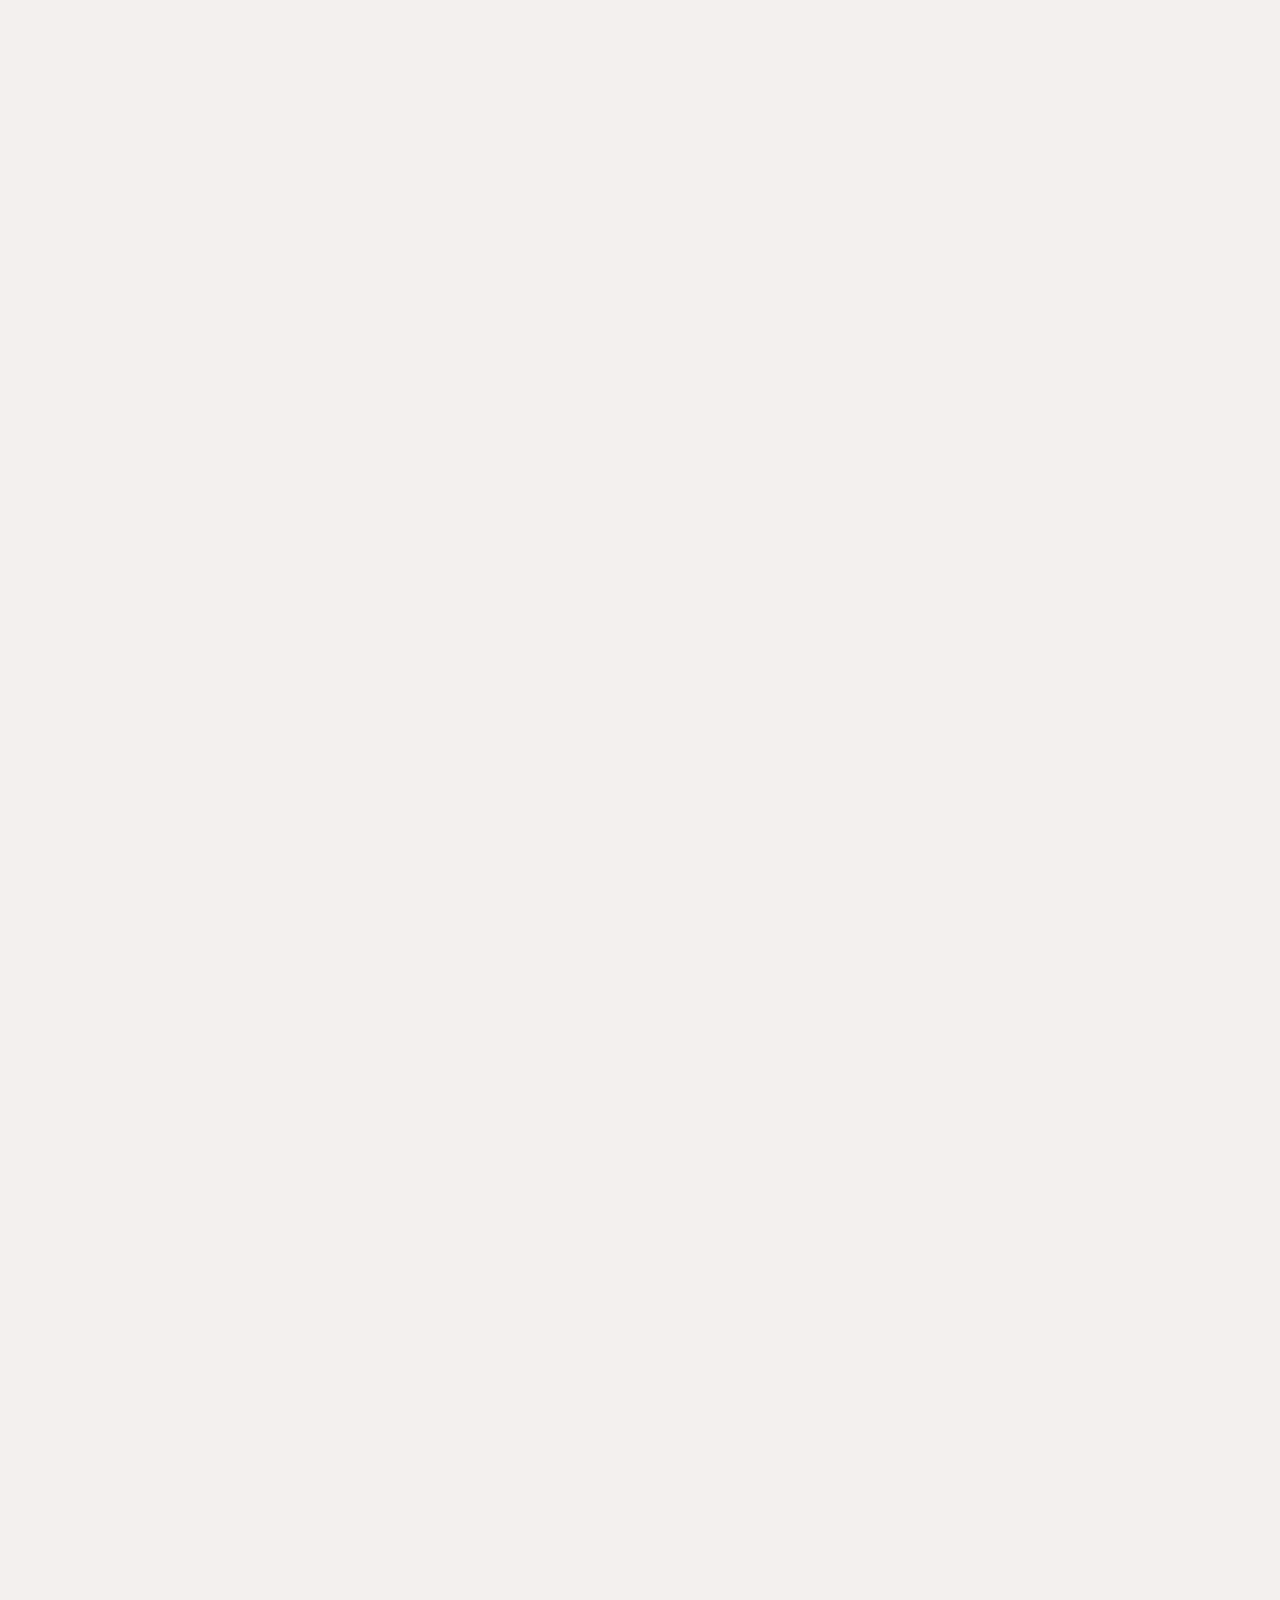
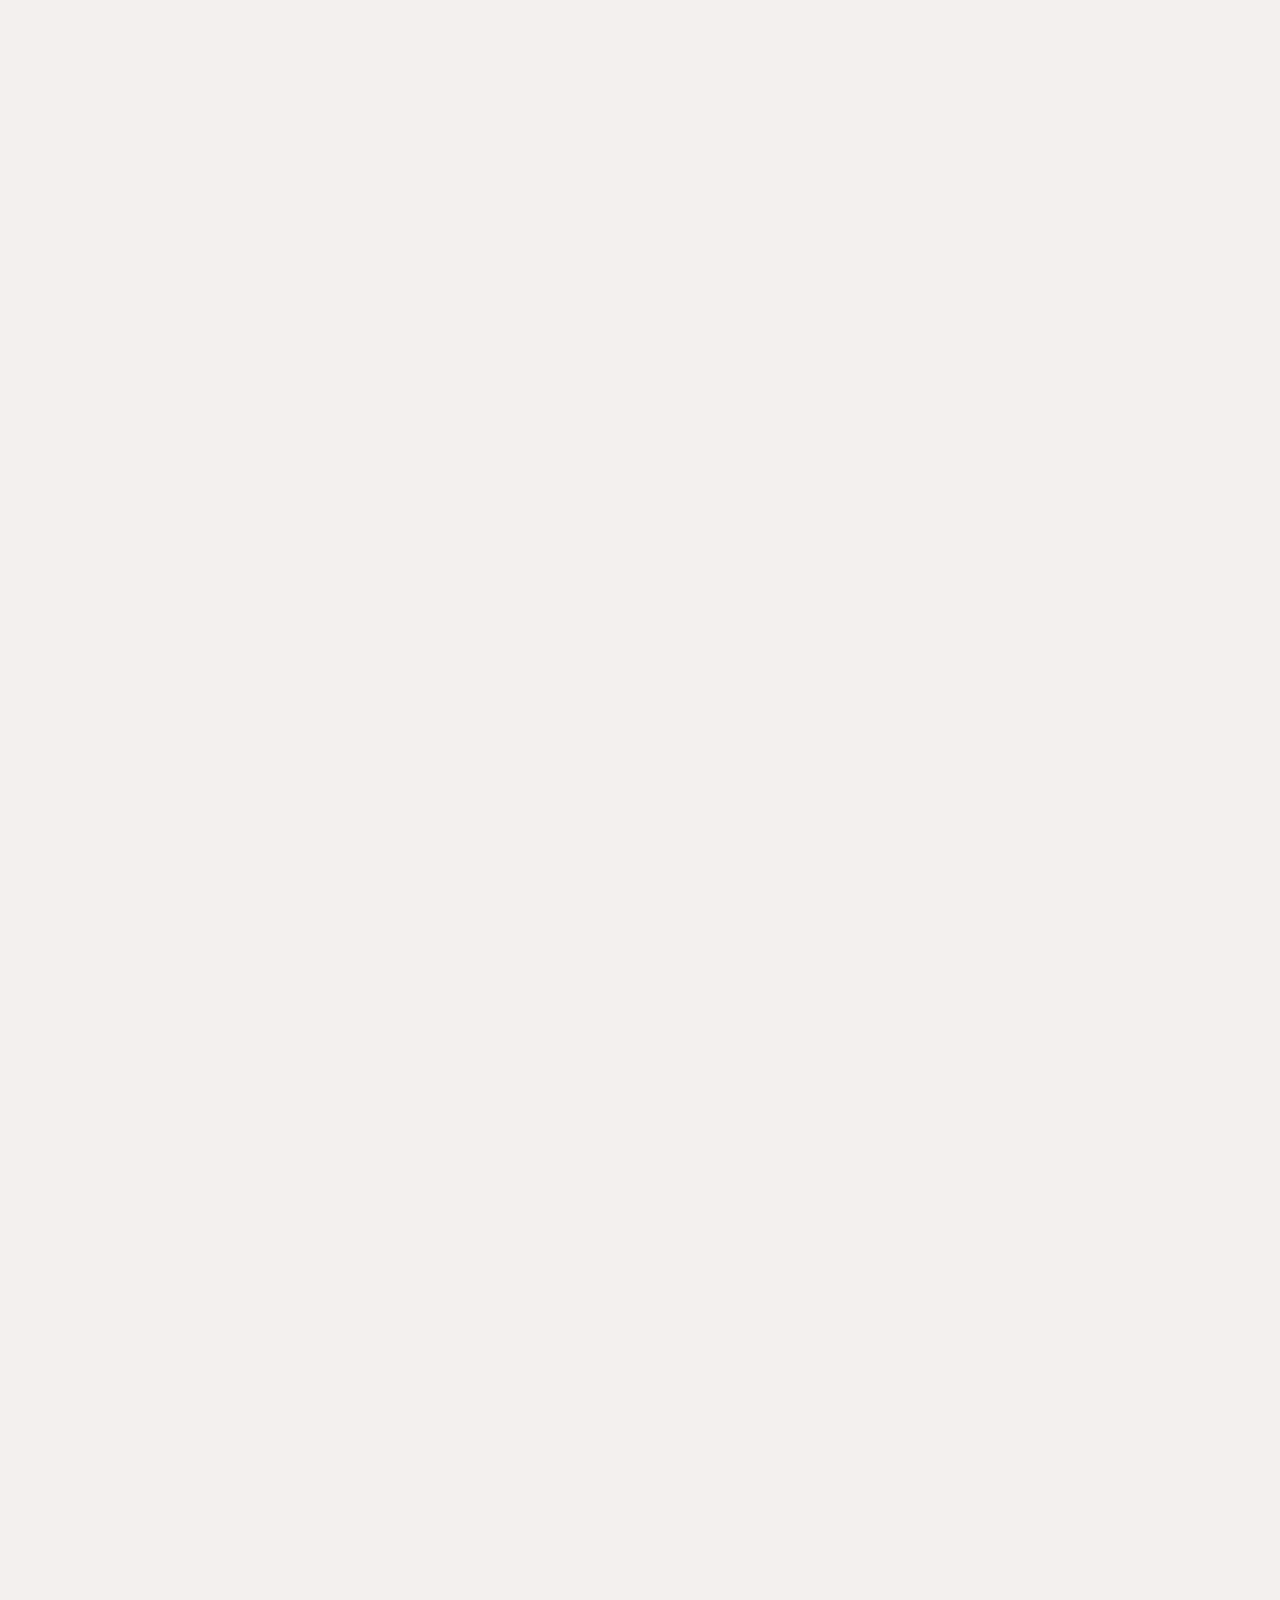
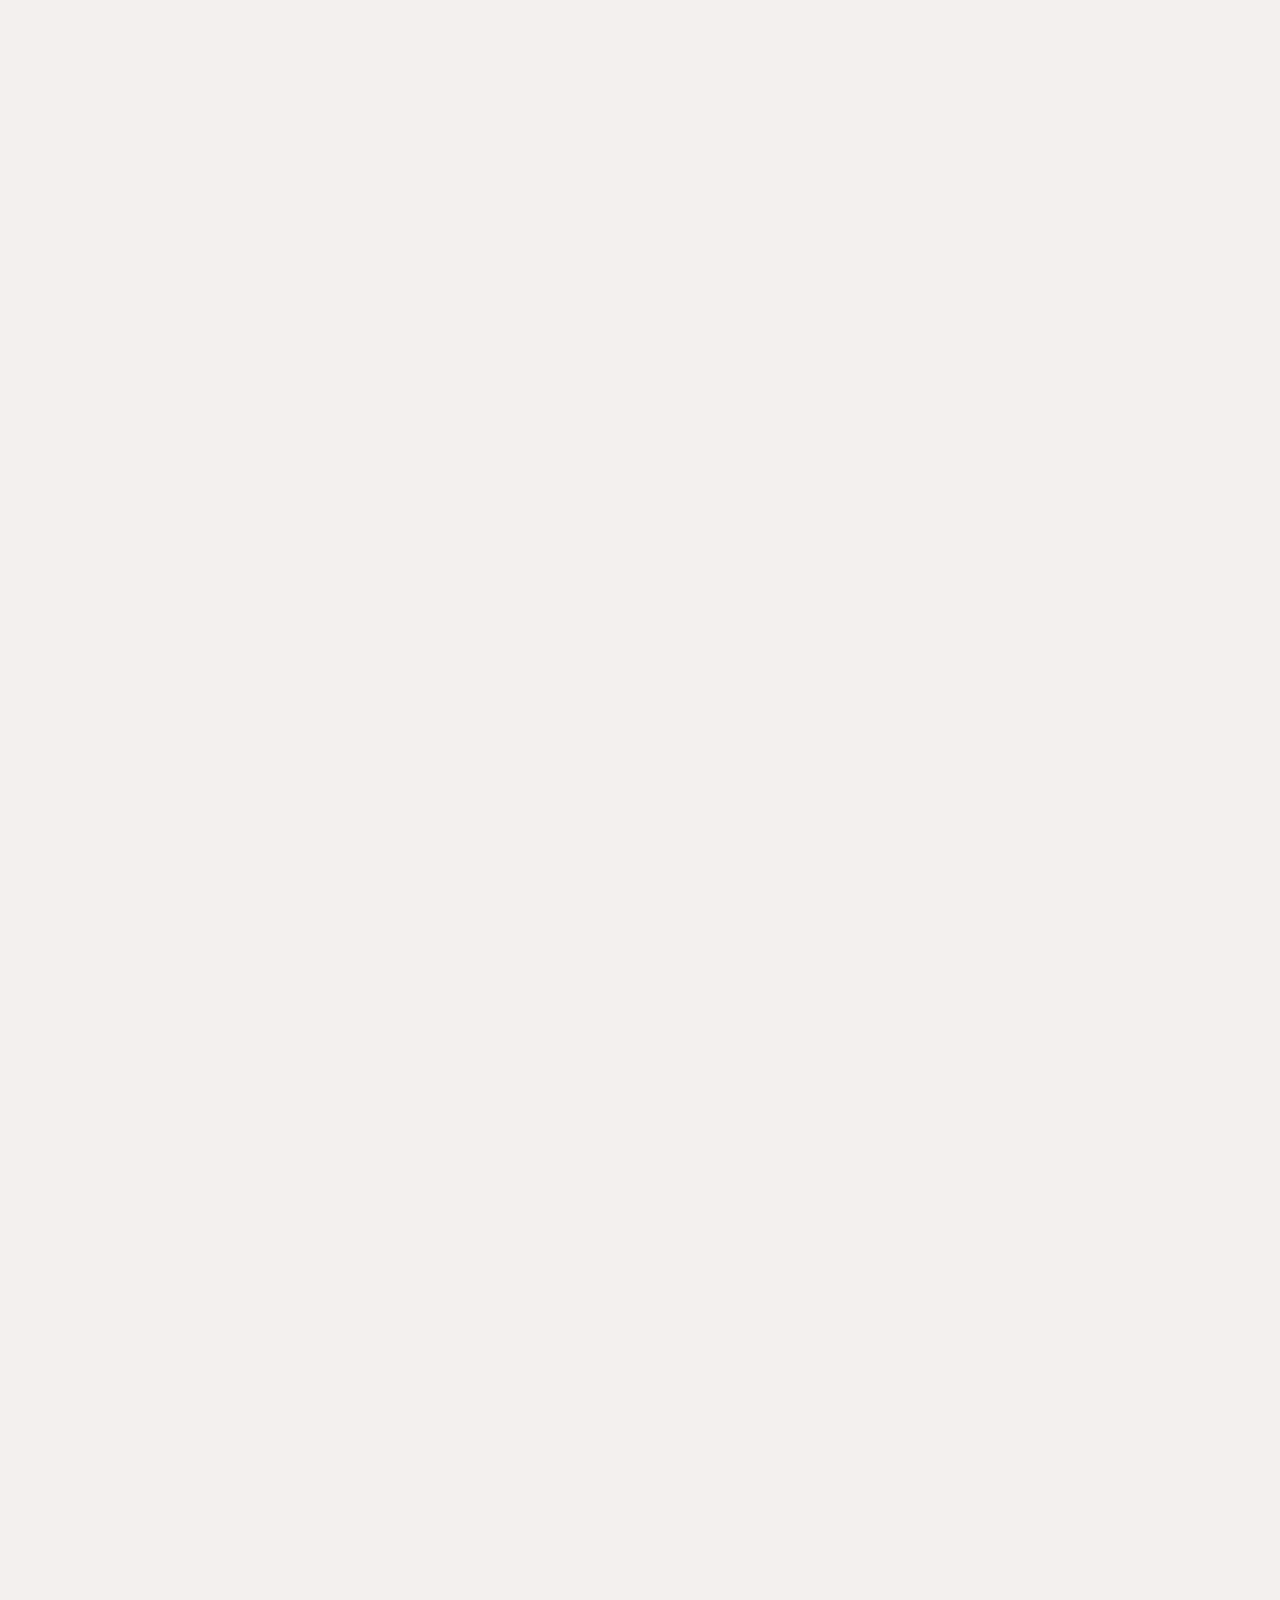
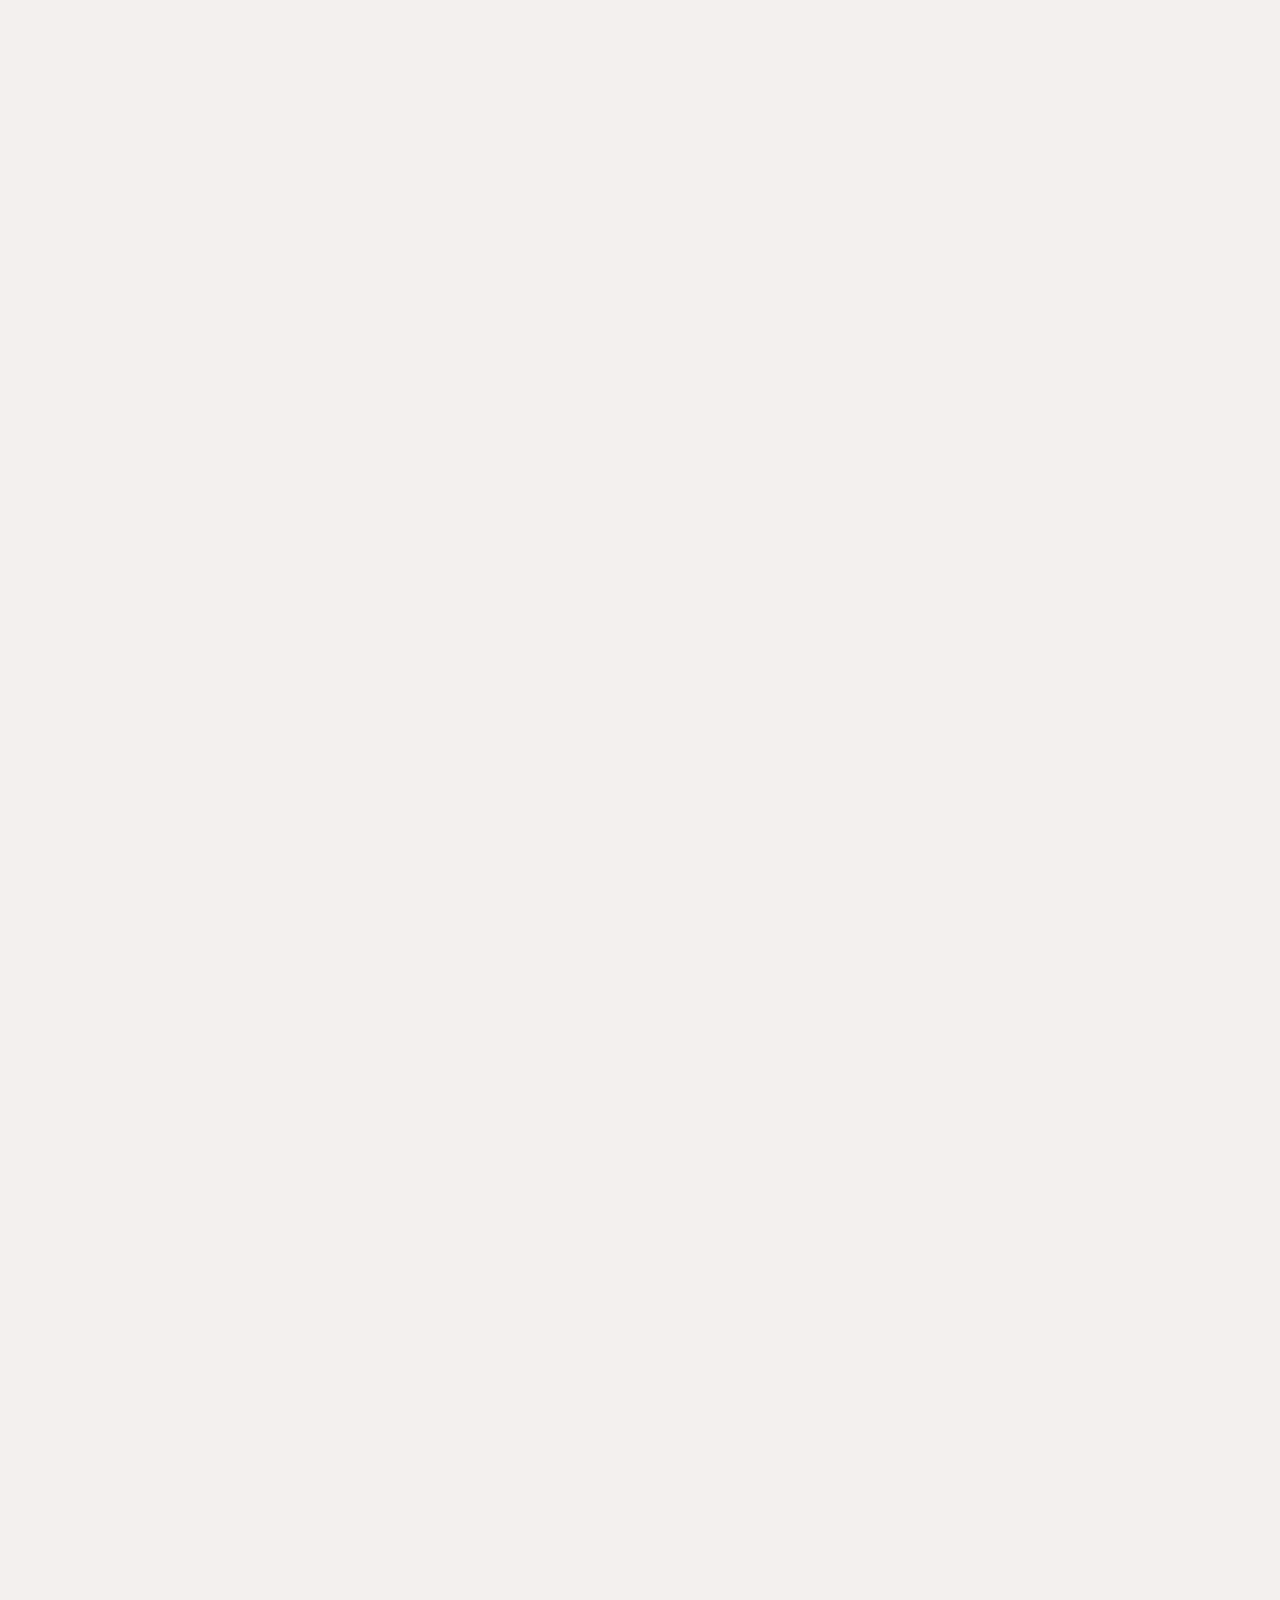
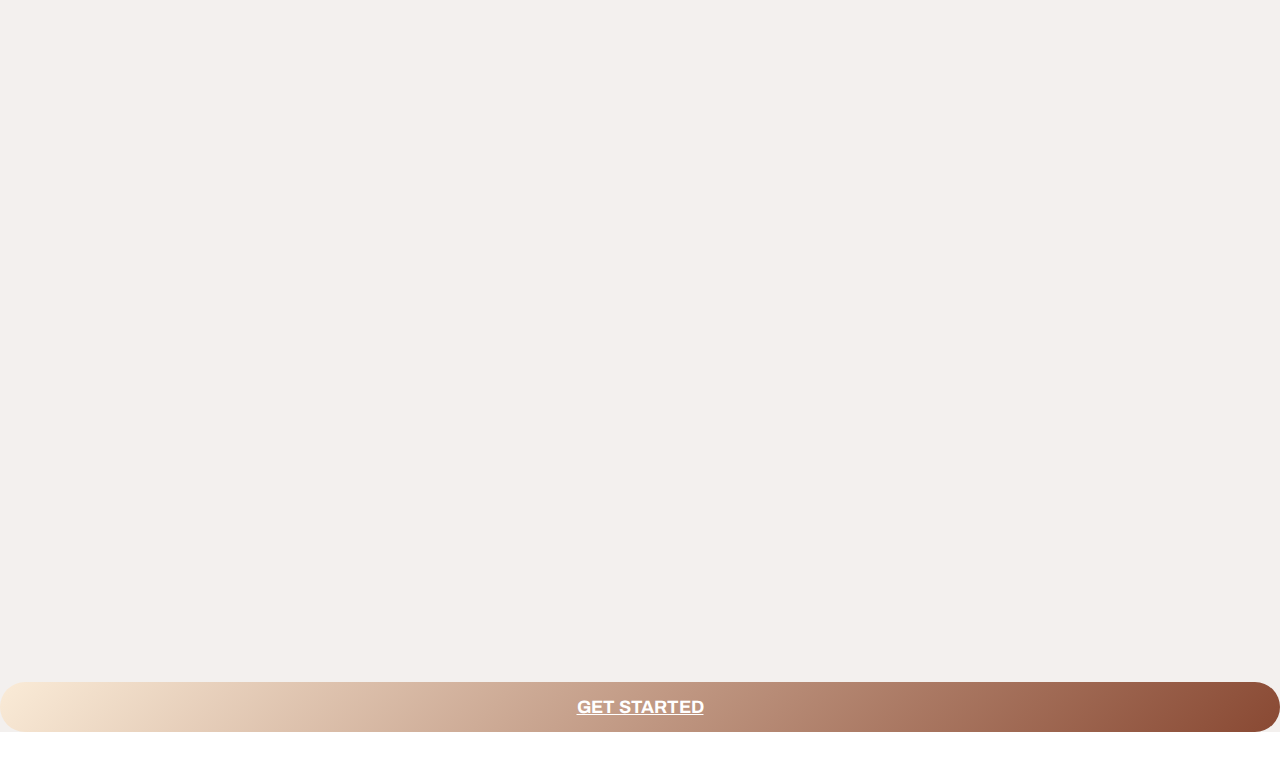
==== commit 3a3c8379: "Add files via upload" ====
--- a/index.html
+++ b/index.html
@@ -34,7 +34,7 @@
         <div class="text" id="section1" data-aos="fade-up" data-aos-duration="1000">
             <div class="nopicture">
                 <h2 class="text-big">The Class</h2>
-                <p class="text-small">Starting a public speaking class for kids ages <span class="custom-underline">10-18</span> is an exciting opportunity to help young people build confidence,  build confidence, improve communication skills, and conquer stage fright. Sign up by January 5, attend the <span class="custom-underline">free info session</span> on the same day, and enjoy your  <span class="custom-underline">first class for free!</span> After that it's just  <span class="custom-underline">$10/hour</span>."</p>
+                <p class="text-small">Starting a public speaking class for kids ages <span class="custom-underline">13-18</span> is an exciting opportunity to help young people build confidence,  build confidence, improve communication skills, and conquer stage fright. Sign up by January 20 and enjoy your <span class="custom-underline">first class for free!</span> After that it's just  <span class="custom-underline">$10/hour</span>."</p>
                 <div class="button">
                     <a href="form.html" class="class-button">Convinced</a>
                     <button class="class-button" onclick="scrollToSection('section2')">Not Convinced</button>
@@ -95,7 +95,7 @@
             <div class="section5-content">
                 <h2 class="text-big">High Pressure</h2>
                 <img src="images/image8.JPEG" alt="Section 4 Image" class="section4-image">
-                <p class="text-small">Learn to handle high pressure enviornments and improv on the spot. This is at a Mock Trial competition, where my team and I competed against 30+ schools across the US.</span></p>
+                <p class="text-small">Learn to handle high pressure enviornments and improvise on the spot. This is at a Mock Trial competition, where my team and I competed against 30+ schools across the US.</span></p>
             </div>
         </div>
         <div>
--- a/style.css
+++ b/style.css
@@ -110,6 +110,7 @@
     align-items: center; /* Center vertically */
     gap: 20px; /* Space between text and image */
     padding-top: 300px; /* Adjust padding */
+    text-align: center;
 }
 
 .text-big {
@@ -120,7 +121,7 @@
     font-weight: 850;
     font-style: normal;
     font-variation-settings: "wdth" 100;
-    text-align: left; /* Align text to the left */
+    /* Align text to the left */
 }
 
 .text-small {
@@ -131,7 +132,7 @@
     font-weight: 400;
     font-style: normal;
     font-variation-settings: "wdth" 100;
-    text-align: left; /* Align text to the left */
+     /* Align text to the left */
 }
 
 .nopicture {
@@ -193,7 +194,6 @@
 
 
 @media (max-width: 1160px) {
-    
     .text {
         flex-direction: column; /* Stack text and image vertically */
         padding-top: 50px; /* Reduce padding */
@@ -220,15 +220,15 @@
 
     .text-big {
         font-size: 50px; /* Scale text size with screen width */
-        width: 450px; /* Allow text to scale dynamically */
-        text-align: center; /* Center-align text */
+        width: 400px; /* Allow text to scale dynamically */
+        /* Center-align text */
     }
 
     .text-small {
         font-size: 40px; /* Scale text size with screen width */
-        width: 450px; /* Allow text to scale dynamically */
-        text-align: center; /* Center-align text */
-    }
-}
-
-
+        width: 400px; /* Allow text to scale dynamically */
+         /* Center-align text */
+    }
+}
+
+
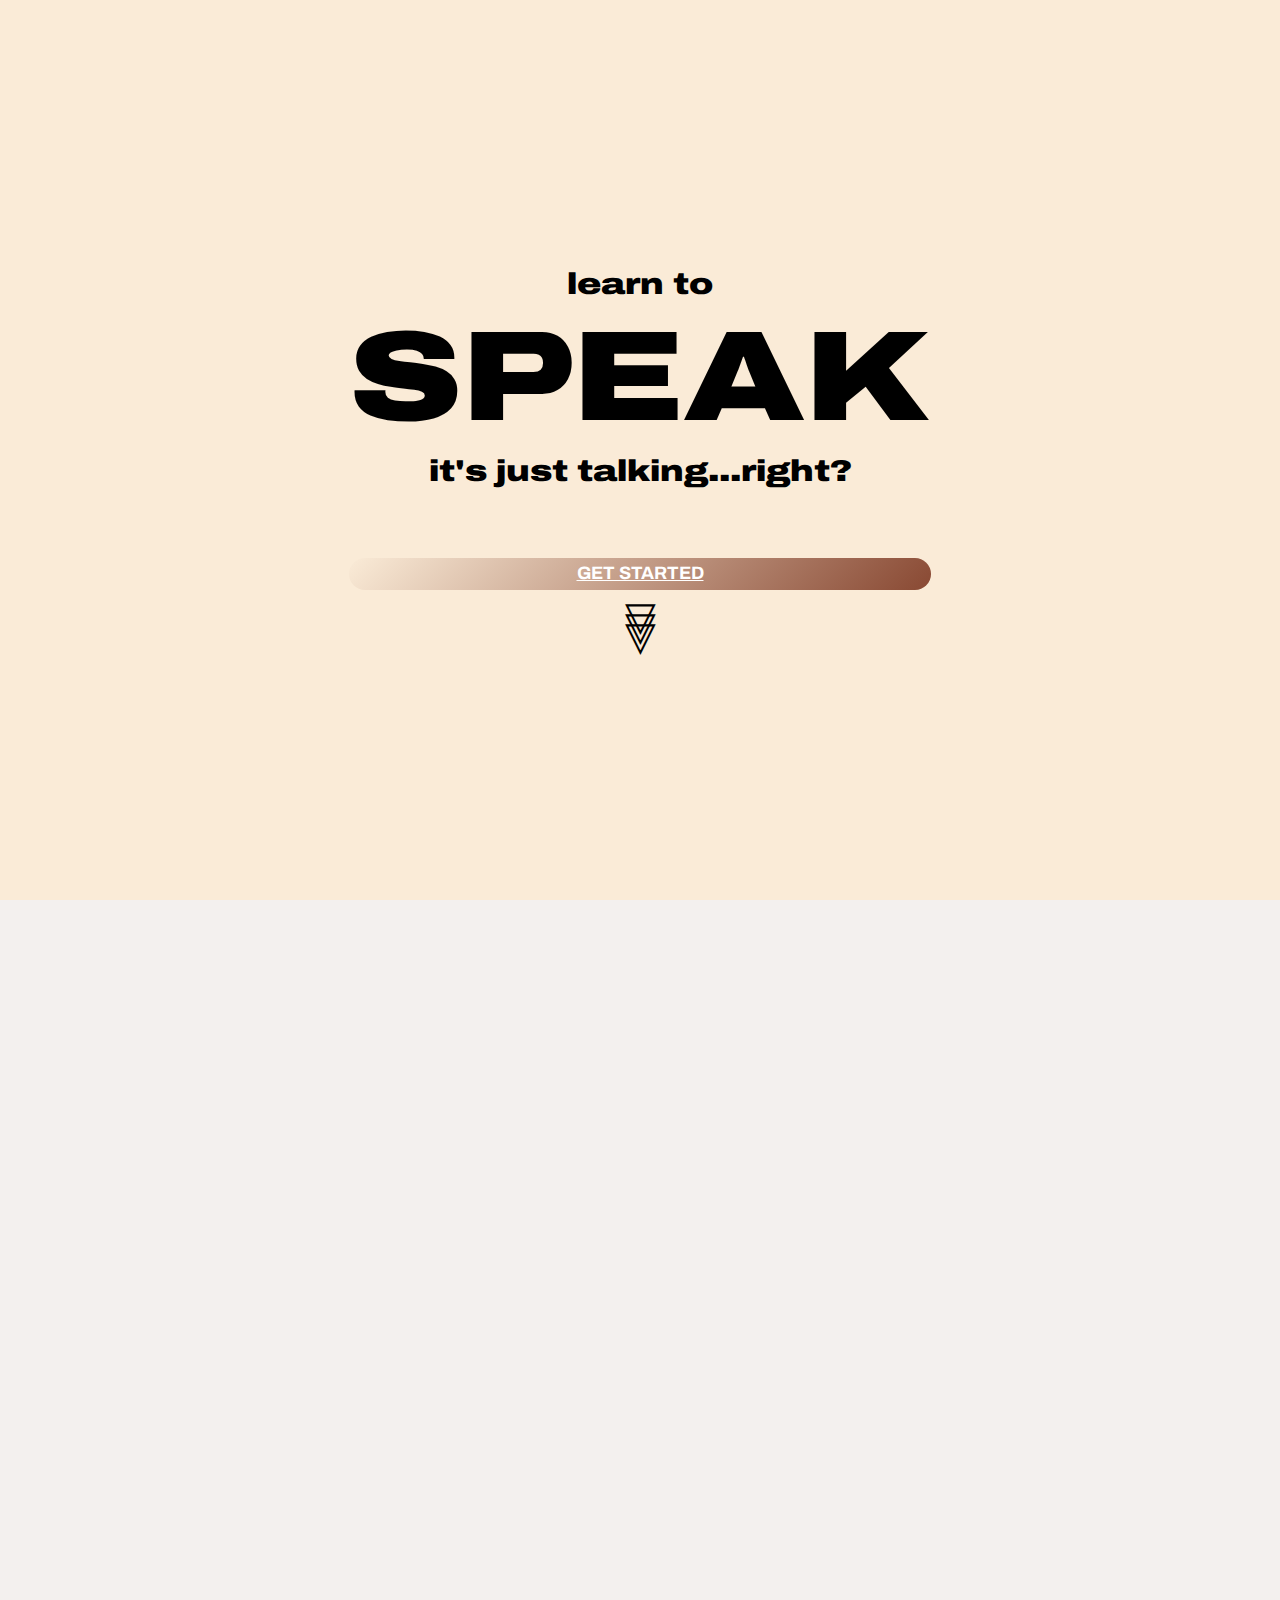
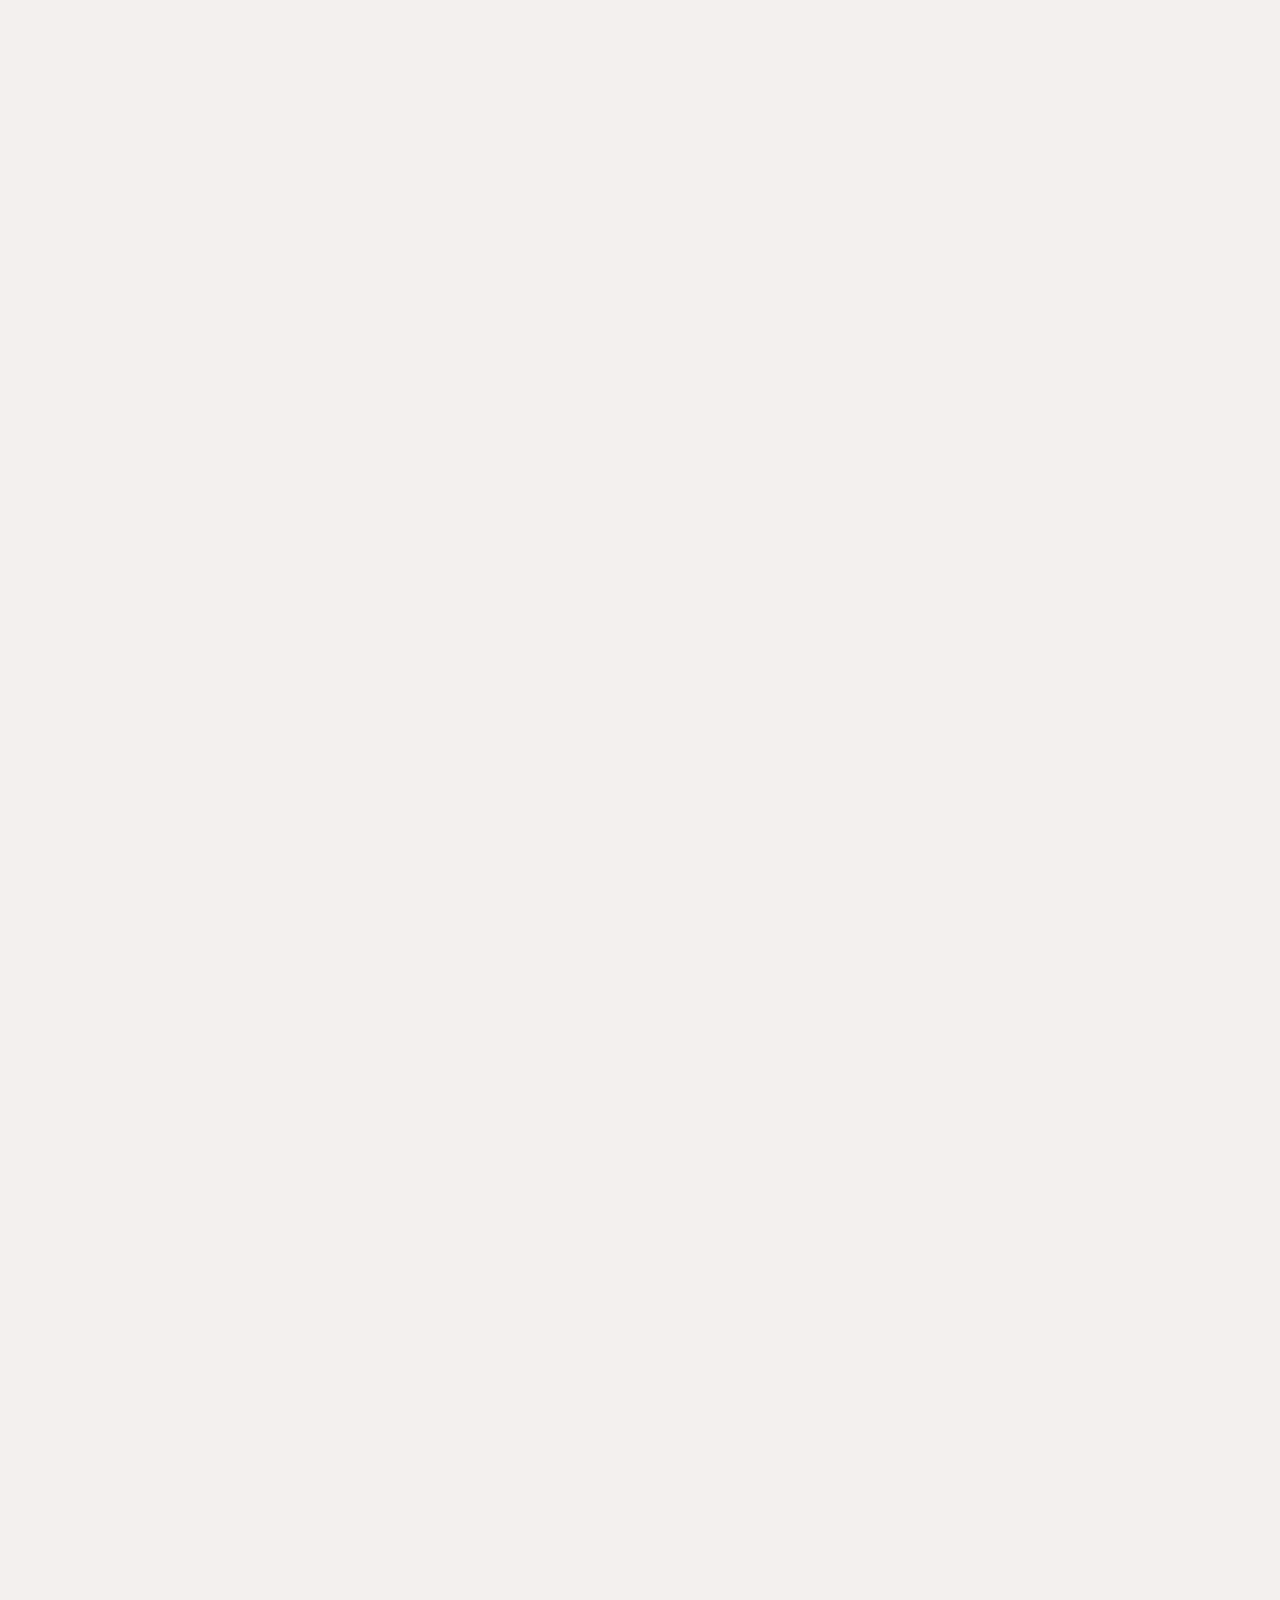
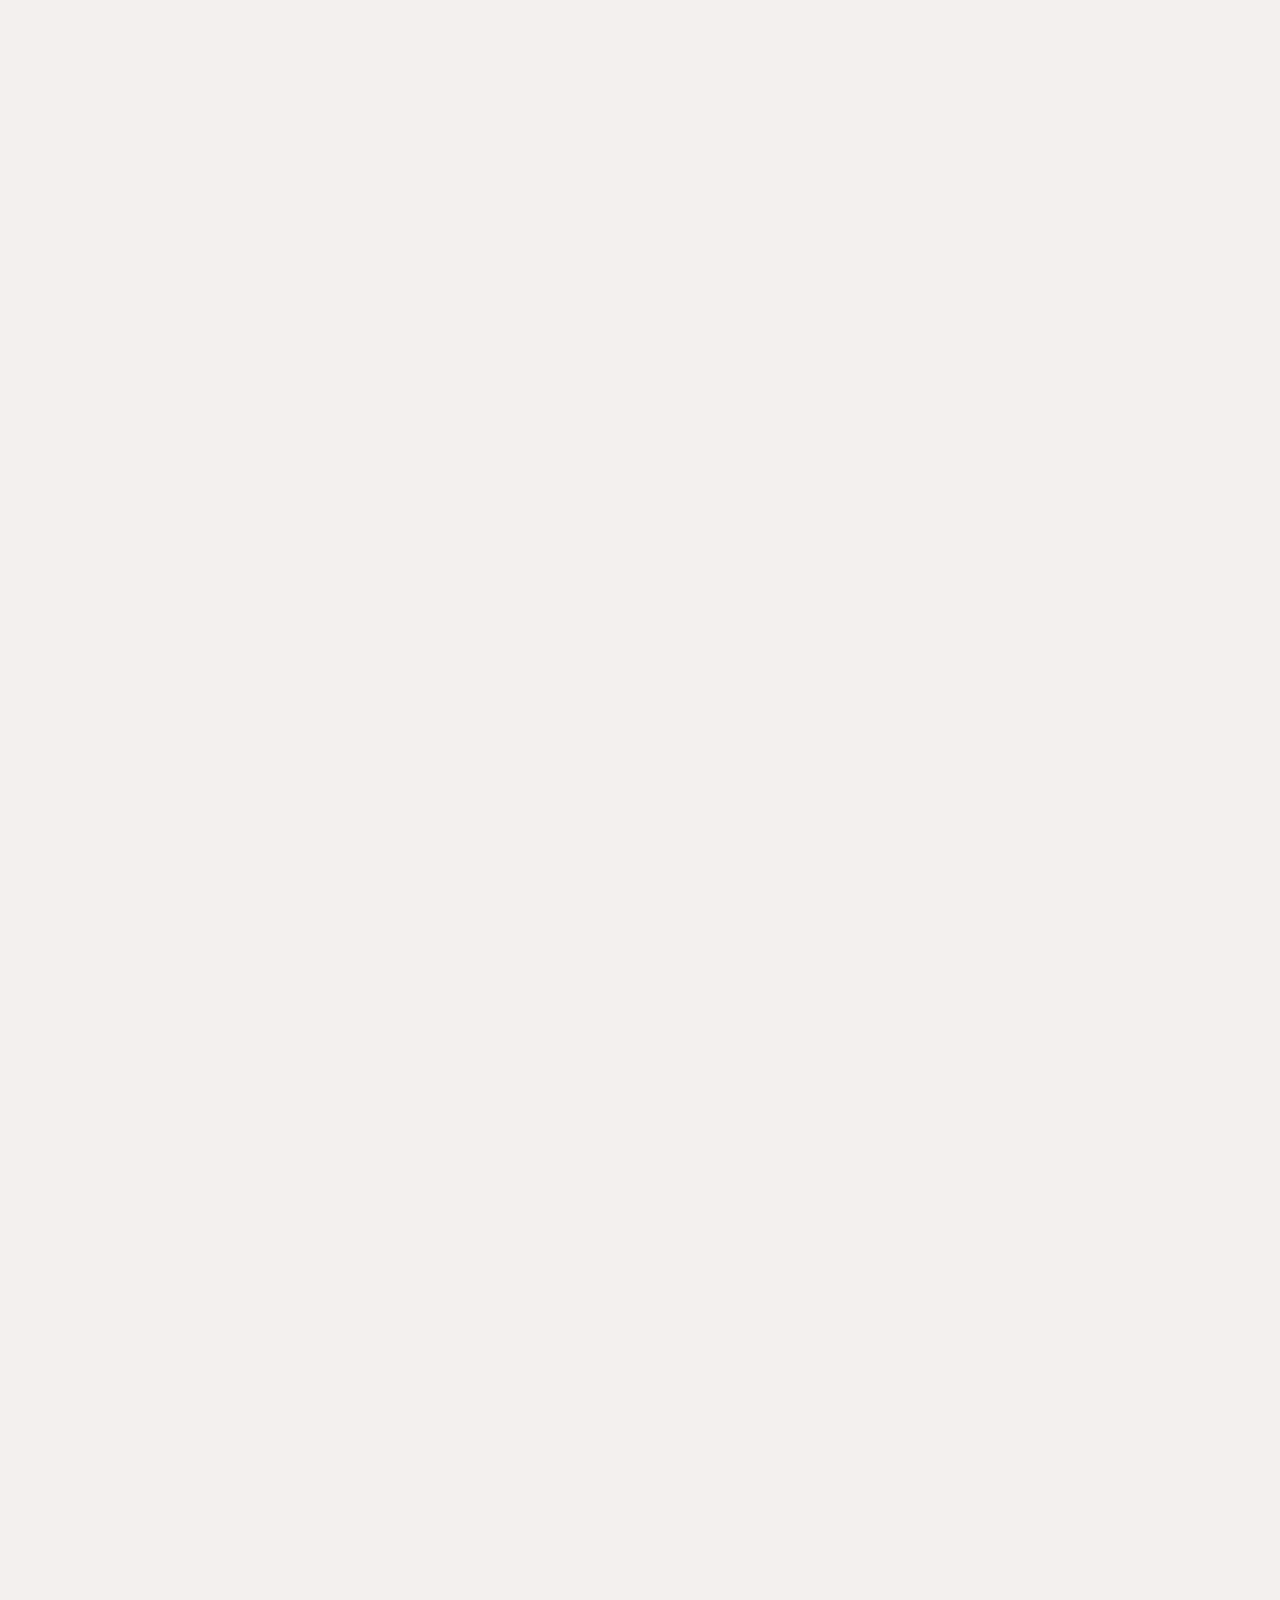
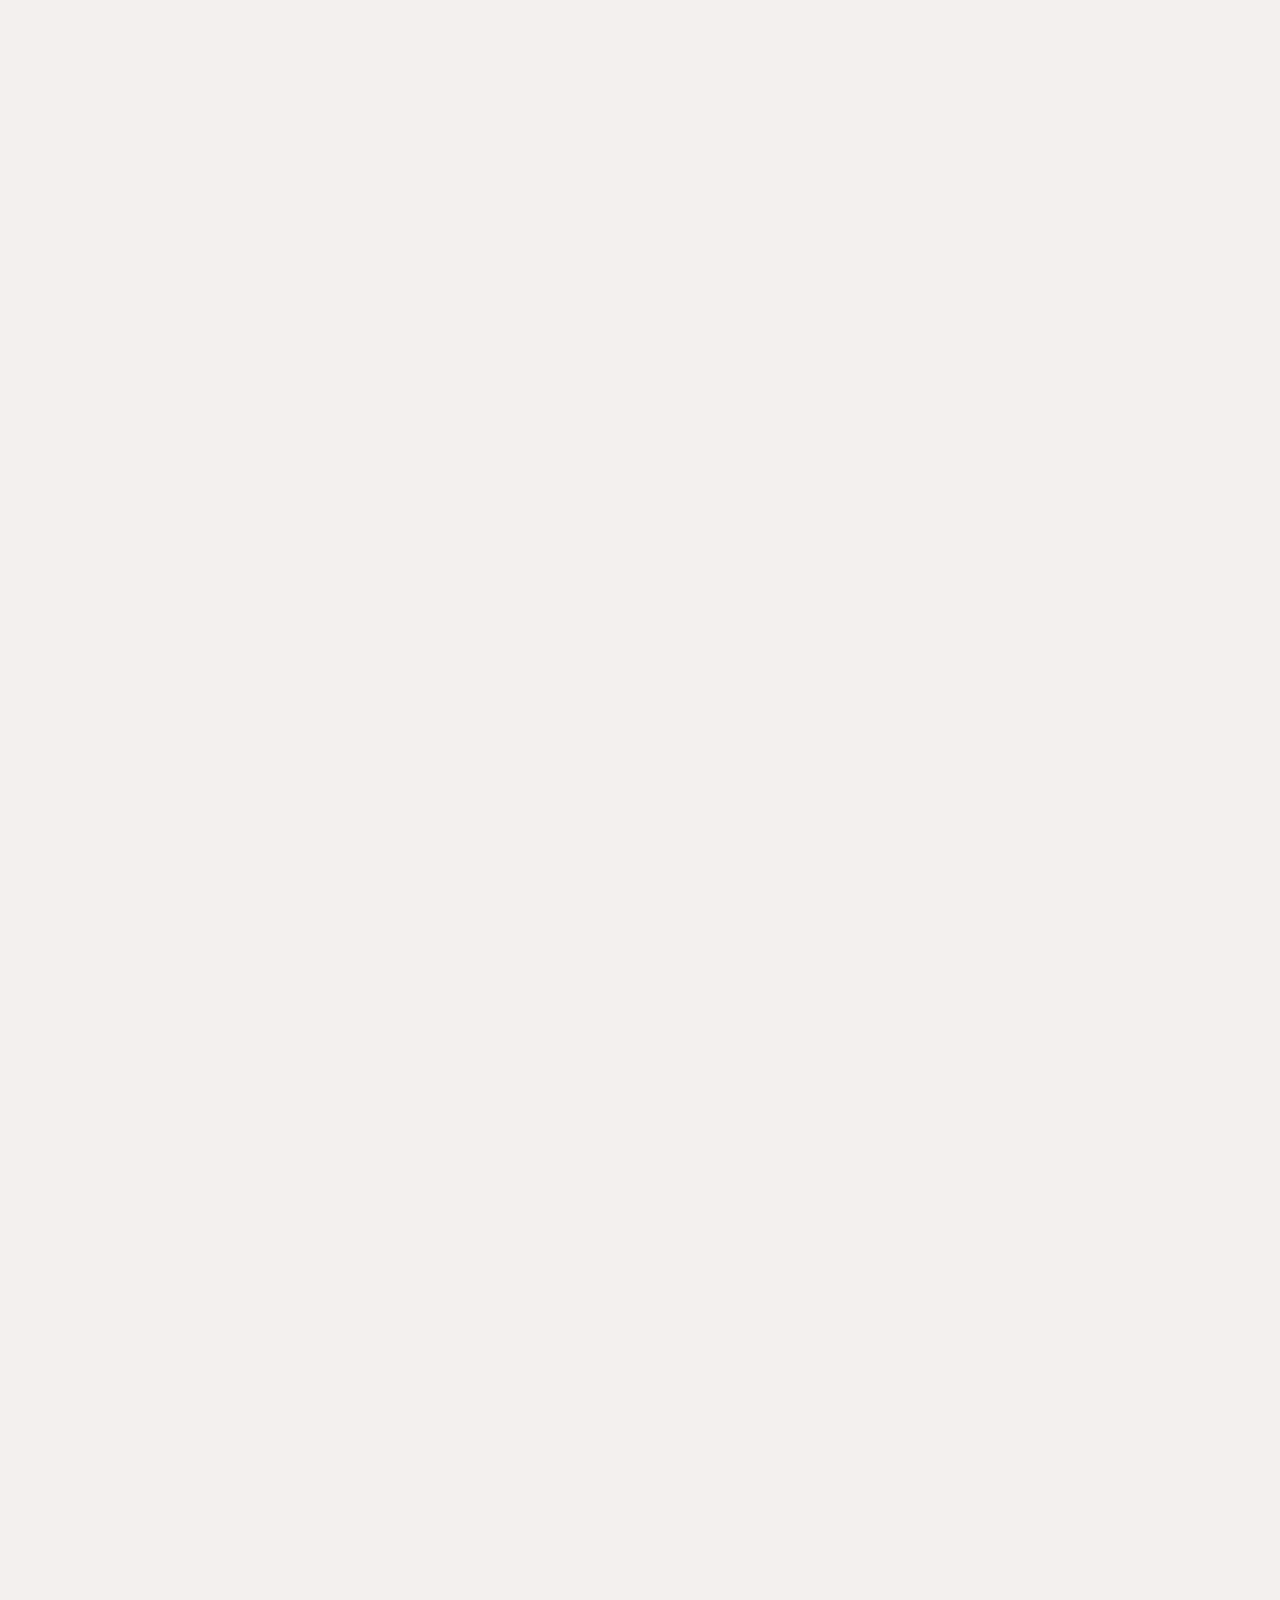
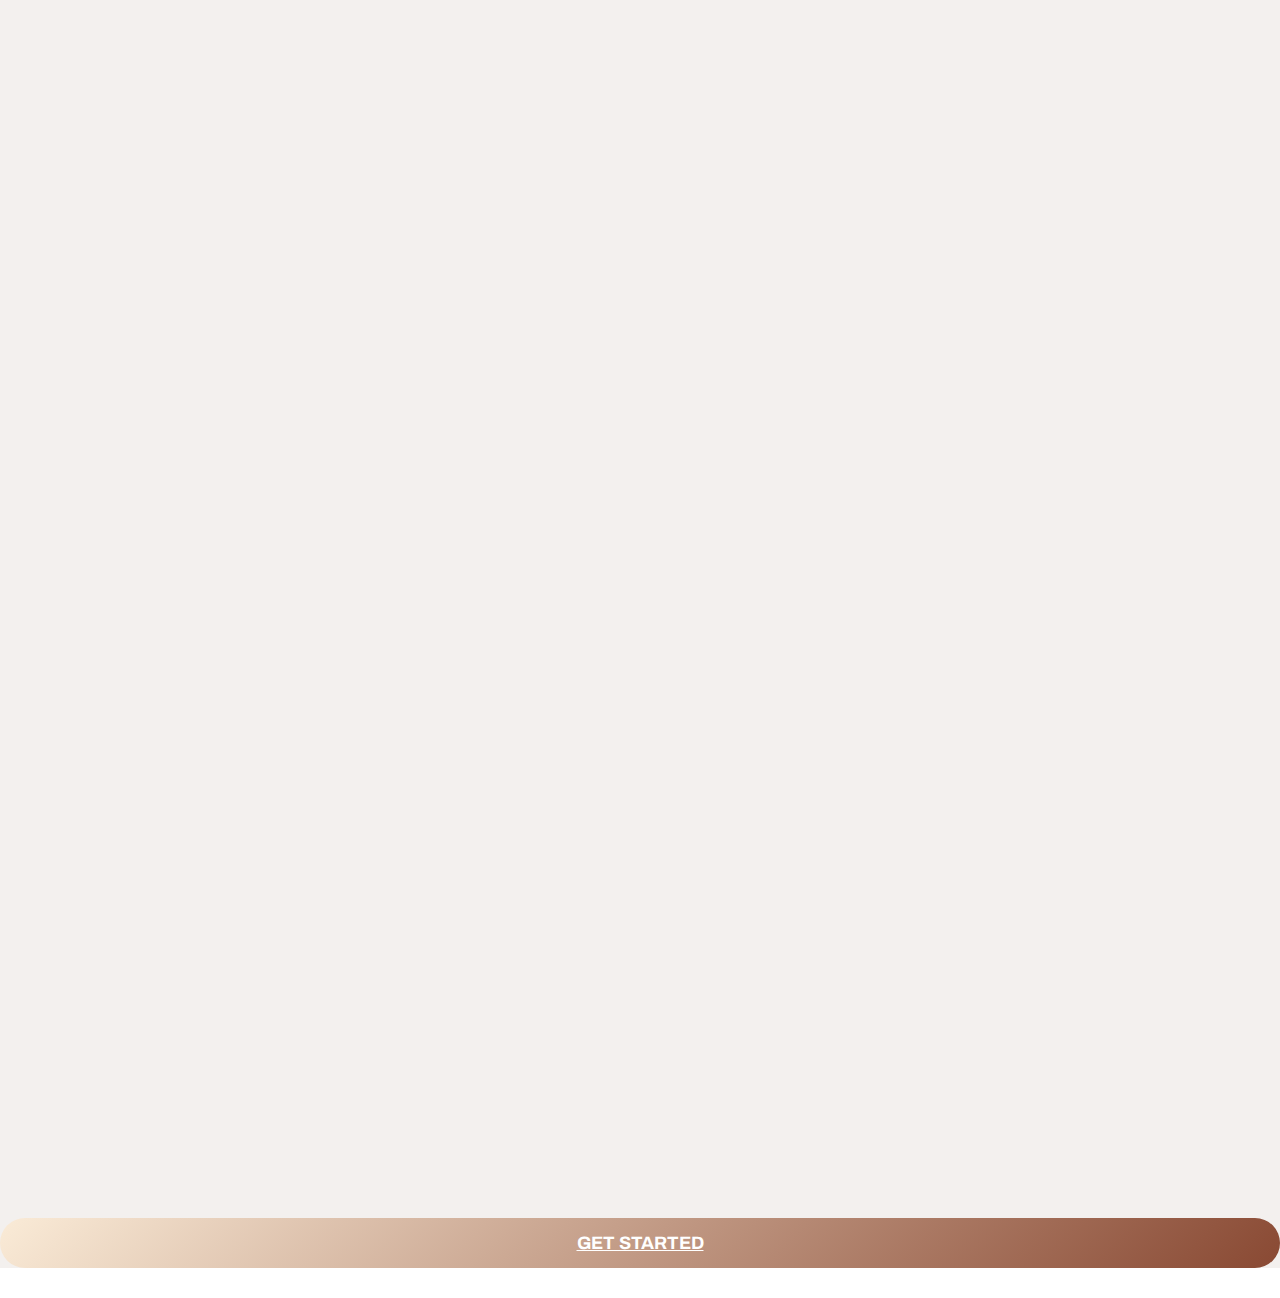
==== commit 866b7e83: "Update index.html" ====
--- a/index.html
+++ b/index.html
@@ -10,120 +10,183 @@
     <link href="https://fonts.googleapis.com/css2?family=Archivo:ital,wdth,wght@0,62..125,100..900;1,62..125,100..900&family=Lexend:wght@100..900&display=swap" rel="stylesheet">
     <link rel="stylesheet" href="https://unpkg.com/aos@next/dist/aos.css" />
     <link rel="stylesheet" href="style.css">
+
+    <style>
+        /* Centering the arrow button */
+        .arrow-button-container {
+            display: flex;
+            justify-content: center;
+            align-items: center;
+            margin-top: 20px;
+        }
+
+        .arrow-button {
+            background: transparent;
+            border: none;
+            cursor: pointer;
+            font-size: 40px;
+            display: flex;
+            flex-direction: column;
+            align-items: center;
+            color: black;
+        }
+
+        .arrow {
+            display: block;
+            line-height: 10px;
+        }
+    </style>
 </head>
 <body>
-    
 
-    <div class="section1 flex" id="section1">
+    <div class="section1 flex" id="section">
         <div class="section1-content">
-
             <h2 class="section1-small" id="section1smalltext1">learn to</h2>
             <h1 class="section1-big">SPEAK</h1>
             <h2 class="section1-small" id="section1smalltext2">it's just talking...right?</h2>
             <div>
-                <a href="form.html" class="first-button" >Get Started</a>
+                <a href="form.html" class="first-button">Get Started</a>
             </div>
 
-
+            <!-- Arrow Button -->
+            <div class="arrow-button-container">
+                <button class="arrow-button" onclick="scrollToSection('section1')">
+                    <span class="arrow">▽</span>
+                    <span class="arrow">▽</span>
+                    <span class="arrow">▽</span>
+                </button>
+            </div>
         </div>
     </div>
-    
 
     <div class="concerns">
-
         <div class="text" id="section1" data-aos="fade-up" data-aos-duration="1000">
             <div class="nopicture">
                 <h2 class="text-big">The Class</h2>
-                <p class="text-small">Starting a public speaking class for kids ages <span class="custom-underline">13-18</span> is an exciting opportunity to help young people build confidence,  build confidence, improve communication skills, and conquer stage fright. Sign up by January 20 and enjoy your <span class="custom-underline">first class for free!</span> After that it's just  <span class="custom-underline">$10/hour</span>."</p>
-                <div class="button">
-                    <a href="form.html" class="class-button">Convinced</a>
-                    <button class="class-button" onclick="scrollToSection('section2')">Not Convinced</button>
-                    <button class="class-button" onclick="scrollToSection('section5')">The Teacher</button>
-                </div>
+                <p class="text-small">
+                    Starting a public speaking class for kids ages <span class="custom-underline">13-18</span> is an exciting opportunity to help young people build confidence, improve communication skills, and conquer stage fright. Sign up by January 20 and enjoy your <span class="custom-underline">first class for free!</span> After that it's just <span class="custom-underline">$10/hour</span>.
+                </p>
+                <!-- Arrow Button -->
+            <div class="arrow-button-container">
+                <button class="arrow-button" onclick="scrollToSection('section2')">
+                    <span class="arrow">▽</span>
+                    <span class="arrow">▽</span>
+                    <span class="arrow">▽</span>
+                </button>
             </div>
-            
+            </div>
         </div>
 
         <div class="text" id="section2" data-aos="fade-up" data-aos-duration="1000">
             <div class="section2-content">
                 <h2 class="text-big">It's Just Talking</h2>
-                <p class="text-small">That’s right—it’s just talking. But if it’s so simple, <span class="custom-underline">why doesn’t everyone do it?</span> Because talking isn’t always as easy as it seems. </p>
+                <p class="text-small">
+                    That’s right—it’s just talking. But if it’s so simple, <span class="custom-underline">why doesn’t everyone do it?</span> Because talking isn’t always as easy as it seems.
+                </p>
             </div>
-            <img src="images/image1.jpeg" alt="Section 2 Image" class="section2-image">
+            <img src="images/image1.jpeg" alt="Speaking Image" class="section2-image">
+            <!-- Arrow Button -->
+            <div class="arrow-button-container">
+                <button class="arrow-button" onclick="scrollToSection('section3')">
+                    <span class="arrow">▽</span>
+                    <span class="arrow">▽</span>
+                    <span class="arrow">▽</span>
+                </button>
+            </div>
         </div>
-    
-        <div class="text" id="section3" data-aos="fade-up" data-aos-duration="1000"> 
+
+        <div class="text" id="section3" data-aos="fade-up" data-aos-duration="1000">
             <div class="section3-content">
                 <h2 class="text-big">It's Too Scary</h2>
-                <p class="text-small">Unfortunately, that’s the biggest problem. <span class="custom-underline">Fear</span>. The <span class="custom-underline">Fear</span> of humiliation. The <span class="custom-underline">Fear</span> of messing up. <span class="custom-underline">Fear</span> due to lack of experience. <span class="custom-underline">Fear</span> of the audience. Staring into a crowd not knowing what their response will be.</p>
+                <p class="text-small">
+                    Unfortunately, that’s the biggest problem. <span class="custom-underline">Fear</span>. The <span class="custom-underline">Fear</span> of humiliation. The <span class="custom-underline">Fear</span> of messing up. <span class="custom-underline">Fear</span> due to lack of experience.
+                </p>
             </div>
-            <img src="images/image2.jpeg" alt="Section 3 Image" class="section3-image">
-        </div>
-    
-        <div class="text" id="section4" data-aos="fade-up" data-aos-duration="1000">
-            <div class="section4-content">
-                <h2 class="text-big">Just Give Up</h2>
-                <p class="text-small">Well that was easy. Let's just forget about it, it's not worth it... If only it were that simple. <span class="custom-underline">Public speaking is a crucial life skill for students.</span></p>
-            </div>
-            <img src="images/image3.jpeg" alt="Section 4 Image" class="section4-image">
+            <img src="images/image2.jpeg" alt="Fear Image" class="section3-image">
         </div>
 
         <div class="text" id="section4" data-aos="fade-up" data-aos-duration="1000">
             <div class="nopicture">
                 <h2 class="text-big">What You Can Learn</h2>
-                <p class="text-small">Unfortunately, for many it's  <span class="custom-underline">a skill you need to have</span>. Public speaking teaches valuable skills such as confidence, effective networking, and leadership, empowering individuals to communicate with impact and influence. What I'm trying to say is..  <span class="custom-underline">there's nothing unfortuate at all</span>.</span></p>
+                <p class="text-small">
+                    Public speaking teaches valuable skills such as confidence, effective networking, and leadership, empowering individuals to communicate with impact and influence.
+                </p>
+            </div>
+            <!-- Arrow Button -->
+            <div class="arrow-button-container">
+                <button class="arrow-button" onclick="scrollToSection('section5')">
+                    <span class="arrow">▽</span>
+                    <span class="arrow">▽</span>
+                    <span class="arrow">▽</span>
+                </button>
             </div>
         </div>
 
         <div class="text" id="section5" data-aos="fade-up" data-aos-duration="1000">
             <div class="section4-content">
-                <h2 class="text-big">Hi I'm Lalit Manmari</h2>
-                <p class="text-small">I am a student at Virginia Tech. I have been public speaking for <span class="custom-underline">4 year</span>s and have recived an <span class="custom-underline">award at a national competition</span>.</p>
+                <h2 class="text-big">Hi, I'm Lalit Manmari</h2>
+                <p class="text-small">
+                    I am a student at Virginia Tech. I have been public speaking for <span class="custom-underline">4 years</span> and have received an <span class="custom-underline">award at a national competition</span>.
+                </p>
             </div>
-            <img src="images/image4.jpg" alt="Section 4 Image" class="my-picture" >
-        </div>
-        
-        <div class="text" id="section5" data-aos="fade-up" data-aos-duration="1000">
-            <div class="section5-content">
-                <h2 class="text-big">Large Crowds</h2>
-                <img src="images/image7.JPG" alt="Section 4 Image" class="section4-image">
-                 <p class="text-small">Learn to give great speeches in front of hundreds. This was my friends grad party, where I volunteered myself to give a speech because I knew I could.</span></p>
+            <img src="images/image4.jpg" alt="Lalit Image" class="my-picture">
+            <!-- Arrow Button -->
+            <div class="arrow-button-container">
+                <button class="arrow-button" onclick="scrollToSection('section6')">
+                    <span class="arrow">▽</span>
+                    <span class="arrow">▽</span>
+                    <span class="arrow">▽</span>
+                </button>
             </div>
         </div>
 
-        <div class="text" id="section5" data-aos="fade-up" data-aos-duration="1000">
+        <div class="text" id="section6" data-aos="fade-up" data-aos-duration="1000">
+            <div class="section5-content">
+                <h2 class="text-big">Large Crowds</h2>
+                <img src="images/image7.JPG" alt="Crowd Speech" class="section4-image">
+                <p class="text-small">
+                    Learn to give great speeches in front of hundreds. This was my friend's graduation party, where I volunteered to give a speech because I knew I could.
+                </p>
+            </div>
+            <!-- Arrow Button -->
+            <div class="arrow-button-container">
+                <button class="arrow-button" onclick="scrollToSection('section7')">
+                    <span class="arrow">▽</span>
+                    <span class="arrow">▽</span>
+                    <span class="arrow">▽</span>
+                </button>
+            </div>
+        </div>
+
+        <div class="text" id="section7" data-aos="fade-up" data-aos-duration="1000">
             <div class="section5-content">
                 <h2 class="text-big">High Pressure</h2>
-                <img src="images/image8.JPEG" alt="Section 4 Image" class="section4-image">
-                <p class="text-small">Learn to handle high pressure enviornments and improvise on the spot. This is at a Mock Trial competition, where my team and I competed against 30+ schools across the US.</span></p>
+                <img src="images/image8.JPEG" alt="Mock Trial" class="section4-image">
+                <p class="text-small">
+                    Learn to handle high-pressure environments and improvise on the spot. This is at a Mock Trial competition, where my team and I competed against 30+ schools across the U.S.
+                </p>
             </div>
-        </div>
-        <div>
-            <a href="form.html" class="first-button" >Get Started</a>
+            
         </div>
 
-
-        
-
+        <div>
+            <a href="form.html" class="first-button">Get Started</a>
+        </div>
     </div>
 
-    
-    
+    <script src="https://unpkg.com/aos@next/dist/aos.js"></script>
+    <script>
+      AOS.init();
+    </script>
+
+    <script>
+        function scrollToSection(sectionId) {
+            const section = document.getElementById(sectionId);
+            if (section) {
+                section.scrollIntoView({ behavior: 'smooth' });
+            }
+        }
+    </script>
 
 </body>
-
-<script src="https://unpkg.com/aos@next/dist/aos.js"></script>
-<script>
-  AOS.init();
-</script>
-
-<script>
-    function scrollToSection(sectionId){
-        const section = document.getElementById(sectionId);
-        if (sectionId) {
-            section.scrollIntoView({ behavior: 'smooth' });
-        }
-    }
-</script>
-
-</html>+</html>
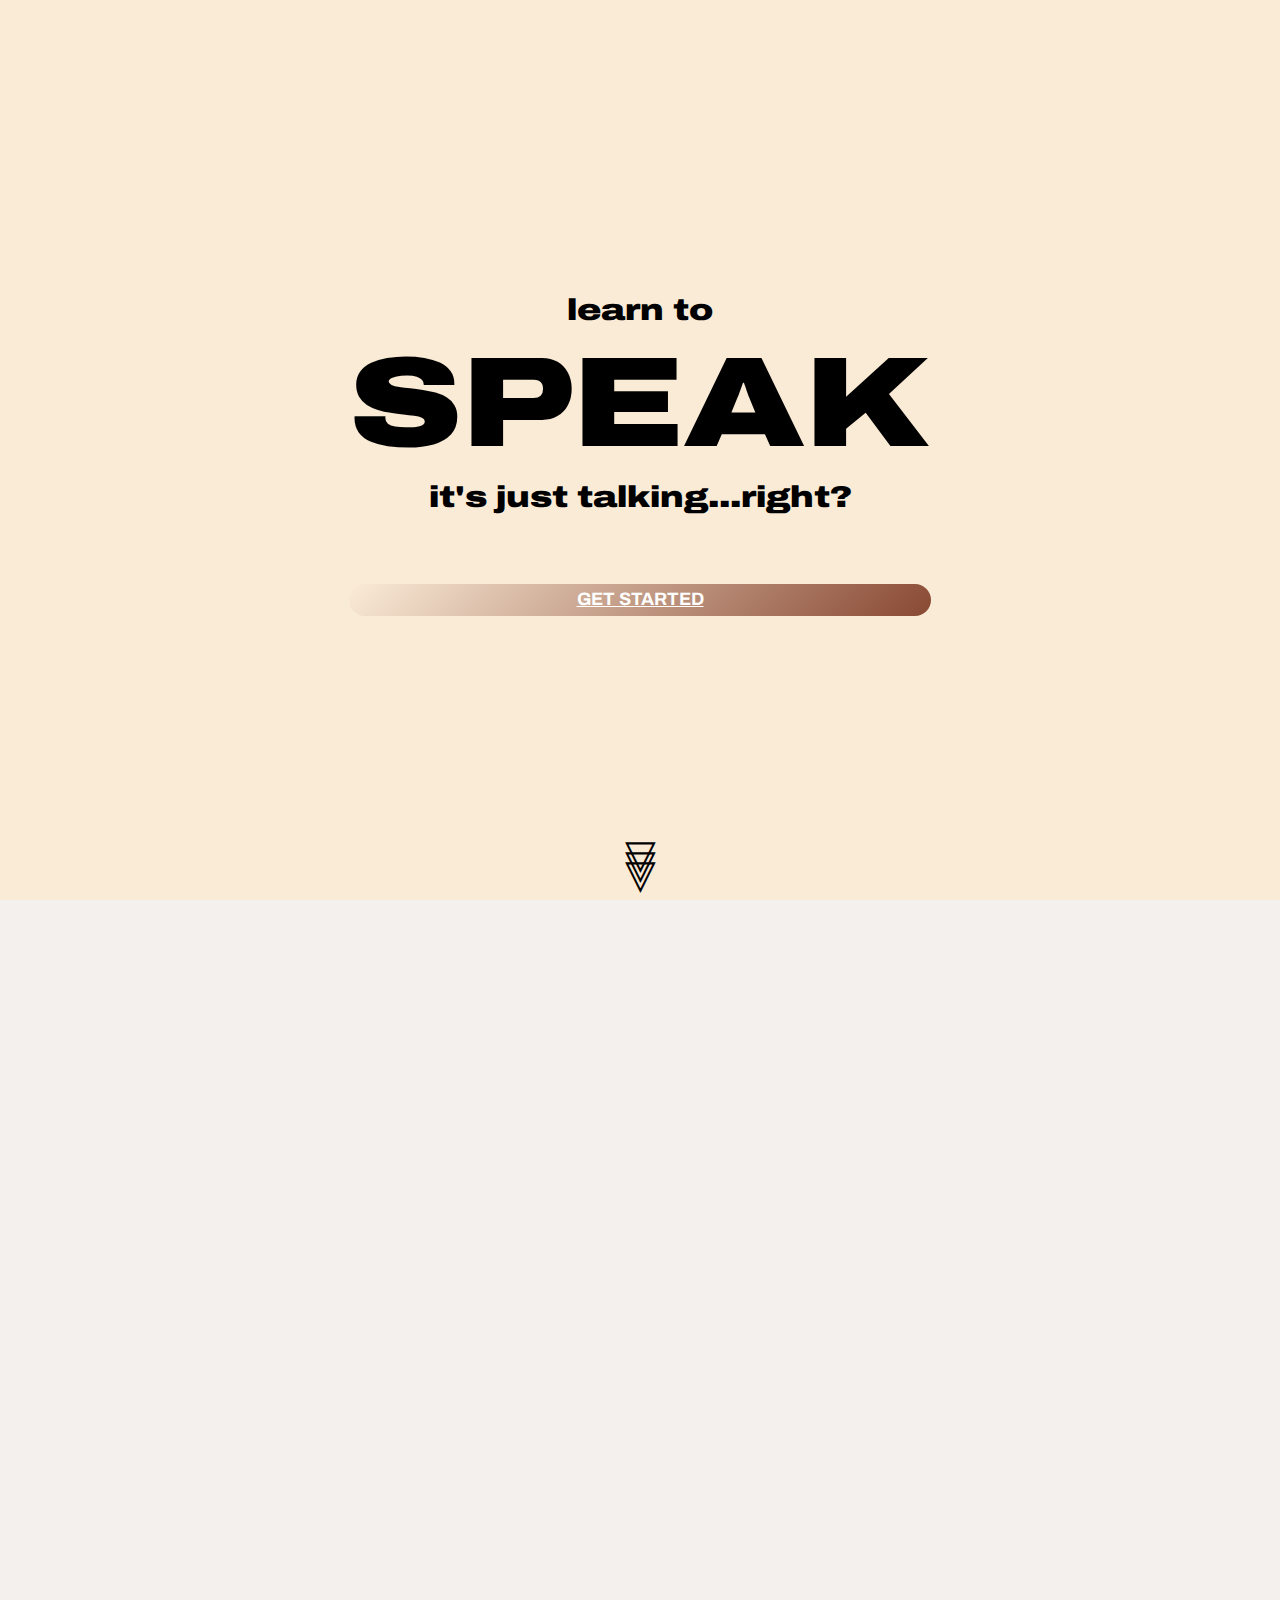
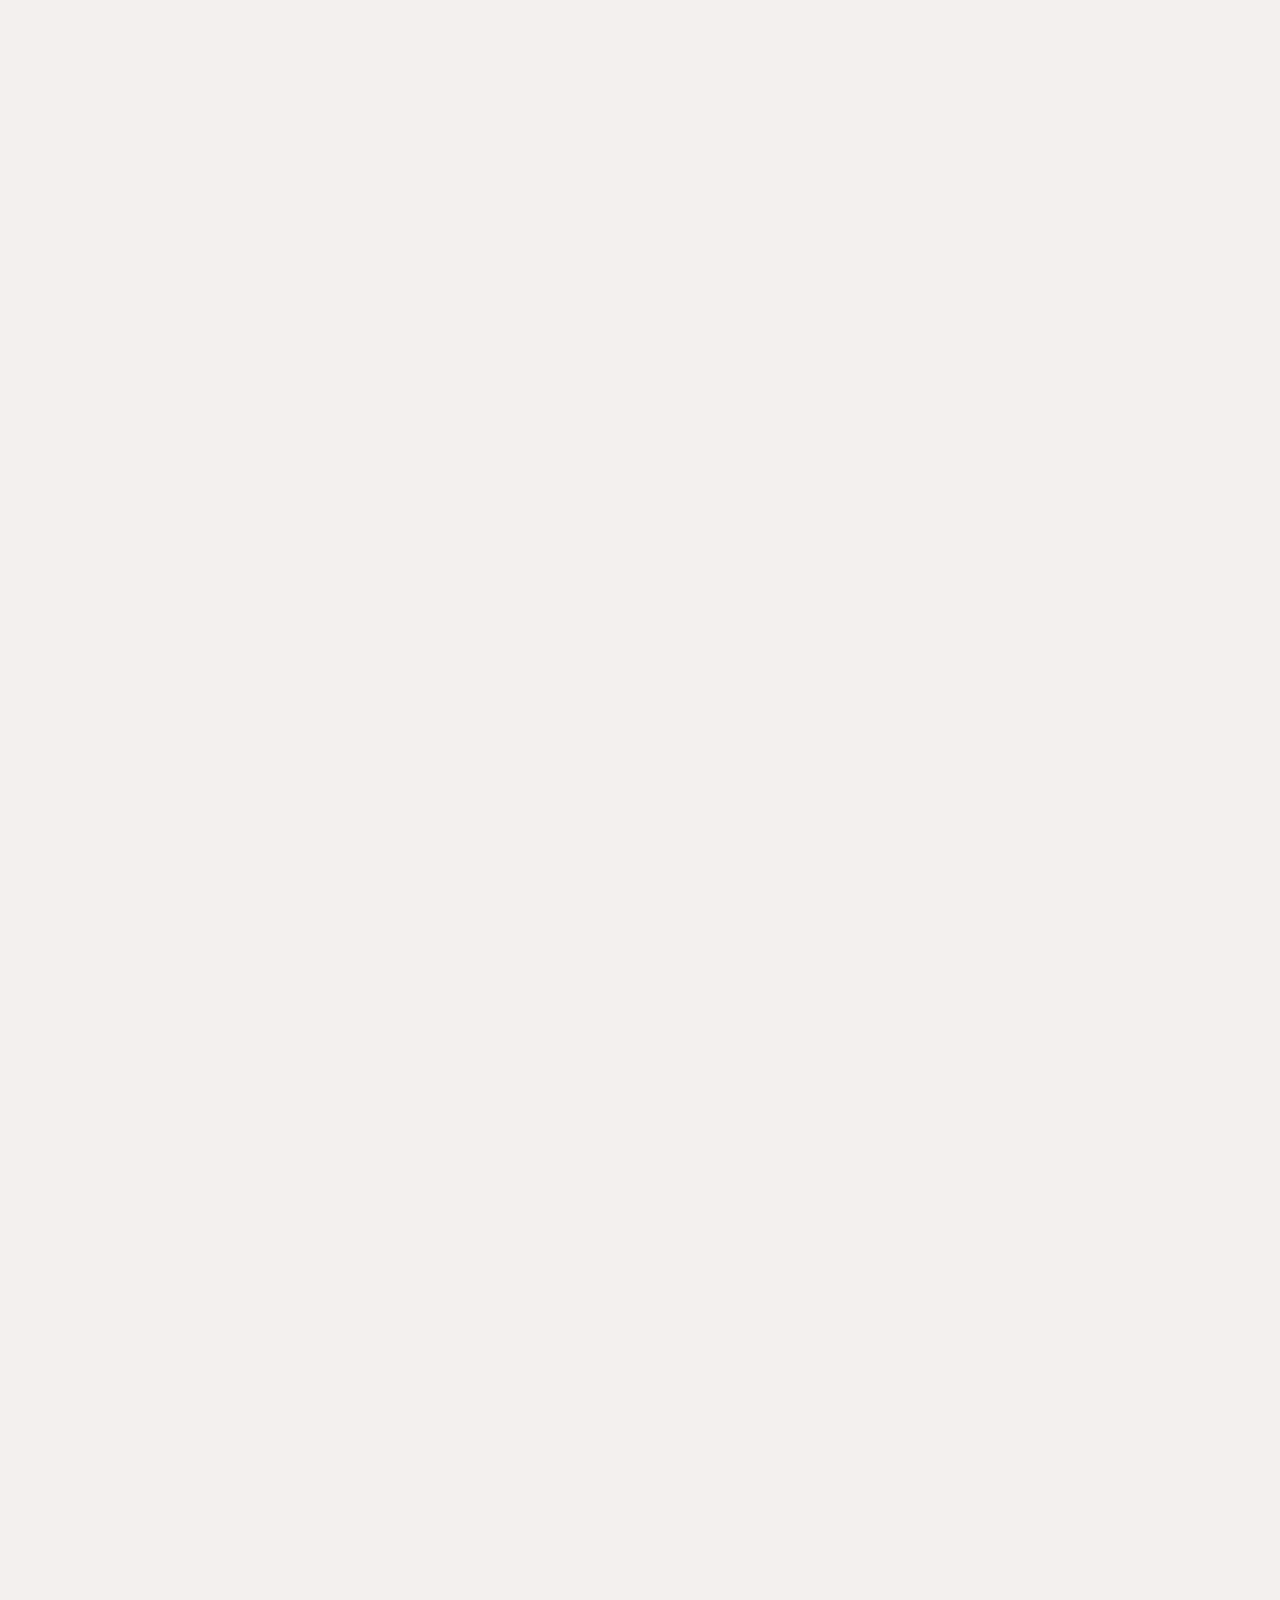
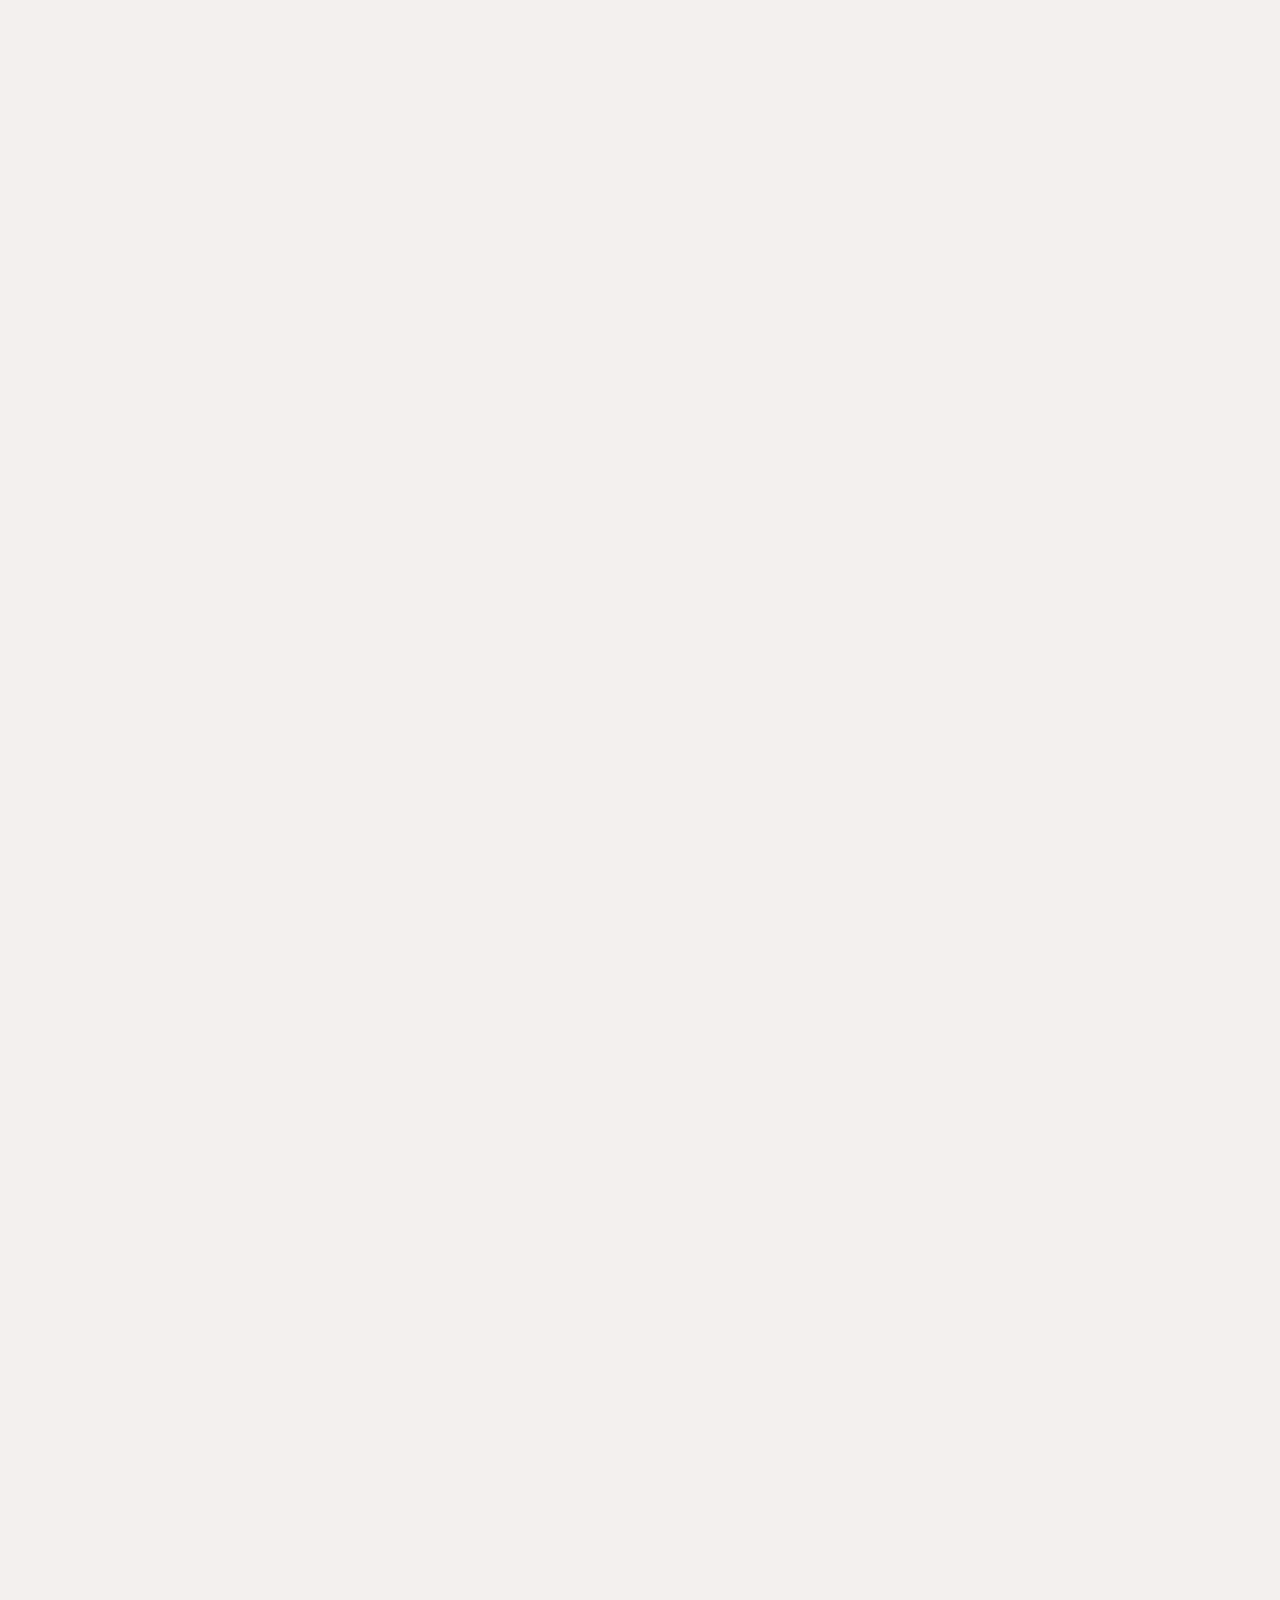
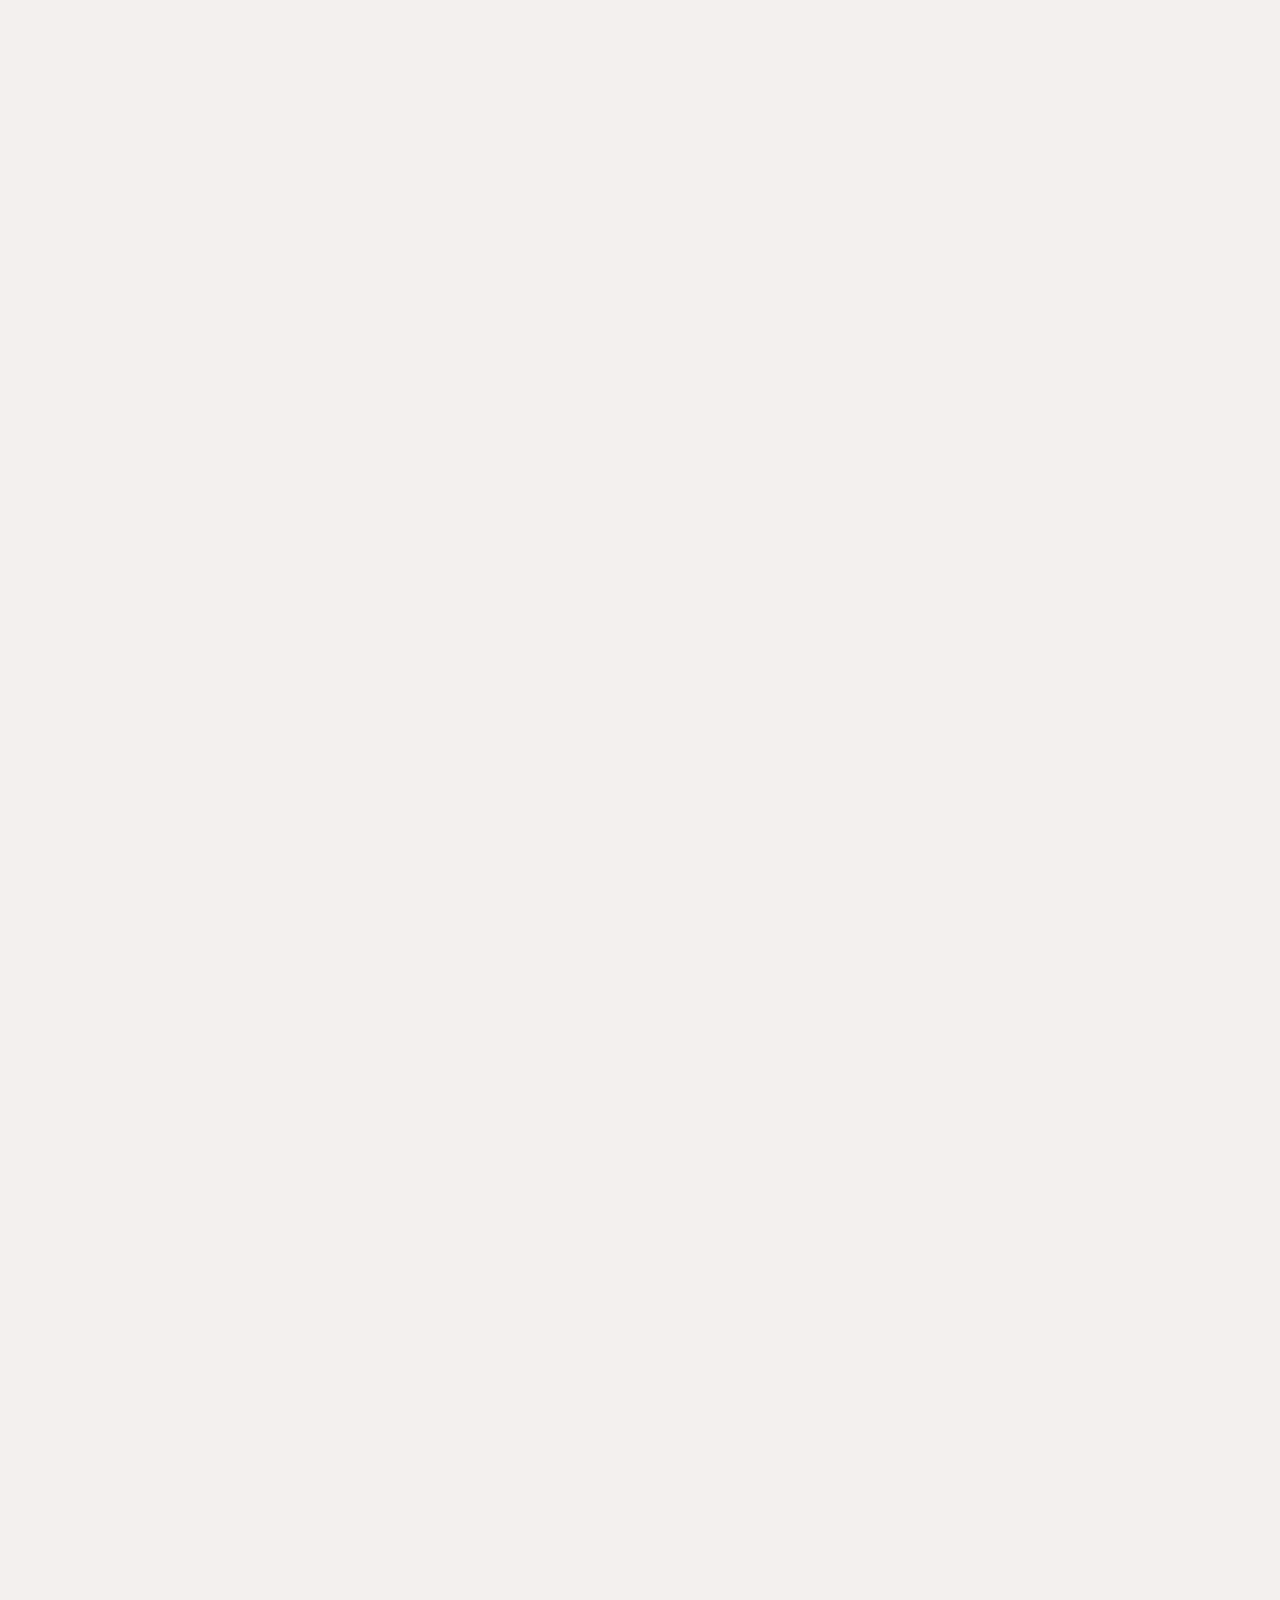
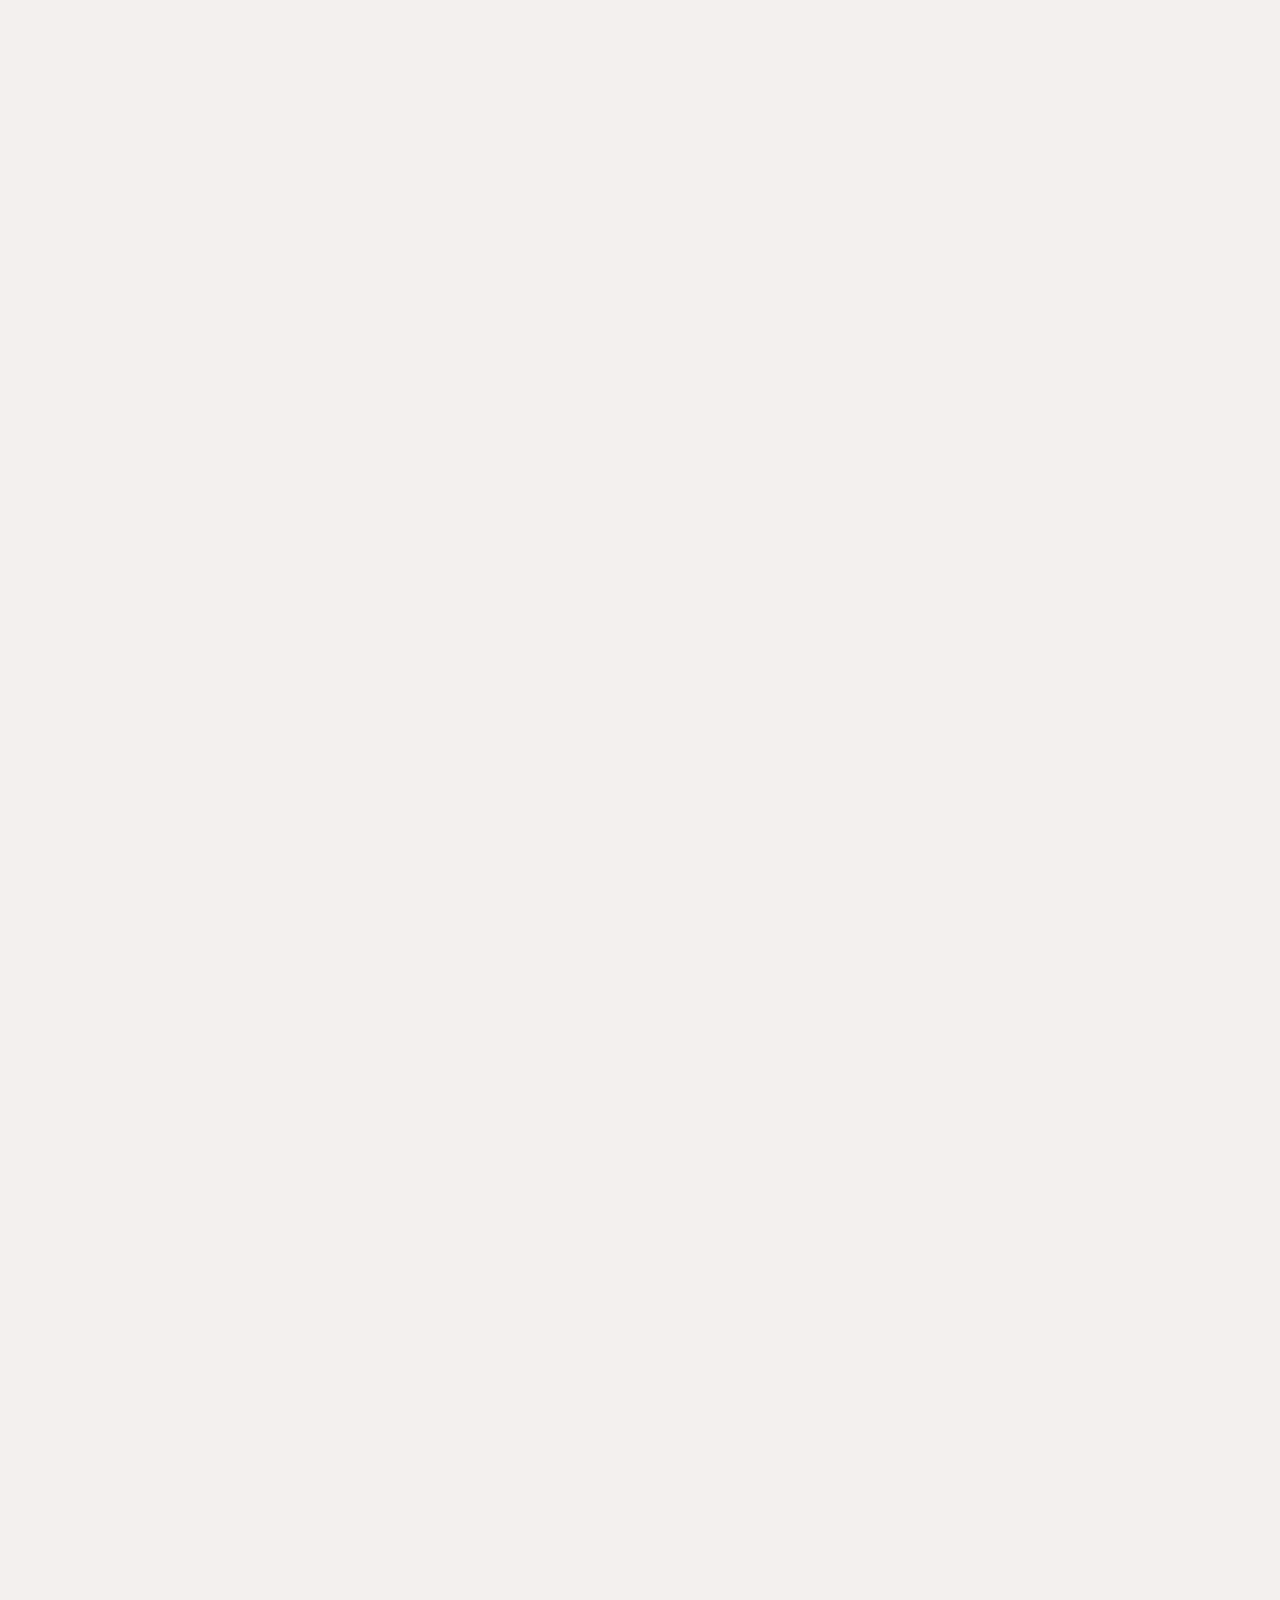
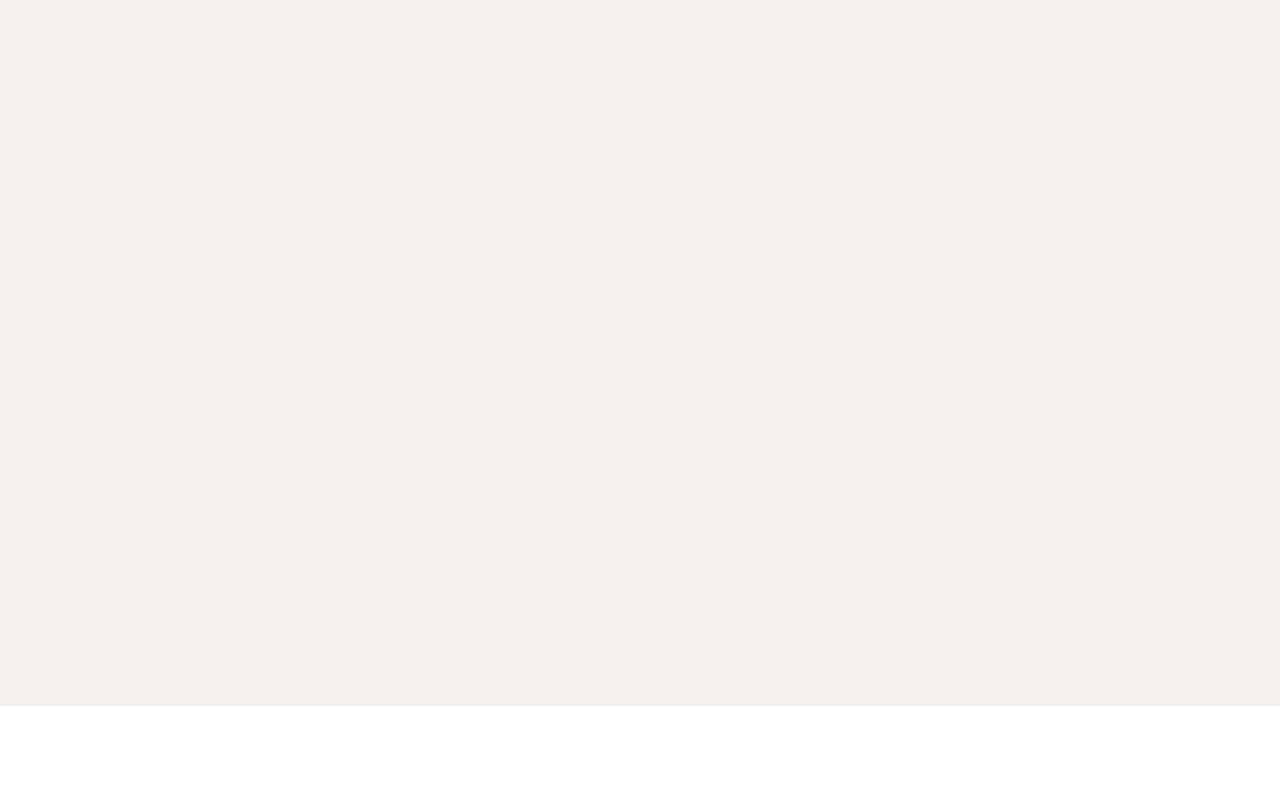
==== commit 82abbee1: "wow" ====
--- a/index.html
+++ b/index.html
@@ -11,33 +11,13 @@
     <link rel="stylesheet" href="https://unpkg.com/aos@next/dist/aos.css" />
     <link rel="stylesheet" href="style.css">
 
-    <style>
-        /* Centering the arrow button */
-        .arrow-button-container {
-            display: flex;
-            justify-content: center;
-            align-items: center;
-            margin-top: 20px;
-        }
-
-        .arrow-button {
-            background: transparent;
-            border: none;
-            cursor: pointer;
-            font-size: 40px;
-            display: flex;
-            flex-direction: column;
-            align-items: center;
-            color: black;
-        }
-
-        .arrow {
-            display: block;
-            line-height: 10px;
-        }
-    </style>
+    
 </head>
 <body>
+    <!-- Sticky Navigation Bar -->
+    <div id="sticky-nav">
+        <a href="form.html" class="first-button">Get Started</a>
+    </div>
 
     <div class="section1 flex" id="section">
         <div class="section1-content">
@@ -66,7 +46,8 @@
                 <p class="text-small">
                     Starting a public speaking class for kids ages <span class="custom-underline">13-18</span> is an exciting opportunity to help young people build confidence, improve communication skills, and conquer stage fright. Sign up by January 20 and enjoy your <span class="custom-underline">first class for free!</span> After that it's just <span class="custom-underline">$10/hour</span>.
                 </p>
-                <!-- Arrow Button -->
+            </div>
+            <!-- Arrow Button -->
             <div class="arrow-button-container">
                 <button class="arrow-button" onclick="scrollToSection('section2')">
                     <span class="arrow">▽</span>
@@ -74,14 +55,13 @@
                     <span class="arrow">▽</span>
                 </button>
             </div>
-            </div>
         </div>
 
         <div class="text" id="section2" data-aos="fade-up" data-aos-duration="1000">
             <div class="section2-content">
                 <h2 class="text-big">It's Just Talking</h2>
                 <p class="text-small">
-                    That’s right—it’s just talking. But if it’s so simple, <span class="custom-underline">why doesn’t everyone do it?</span> Because talking isn’t always as easy as it seems.
+                    That's right—it's just talking. But if it's so simple, <span class="custom-underline">why doesn't everyone do it?</span> Because talking isn't always as easy as it seems.
                 </p>
             </div>
             <img src="images/image1.jpeg" alt="Speaking Image" class="section2-image">
@@ -99,10 +79,17 @@
             <div class="section3-content">
                 <h2 class="text-big">It's Too Scary</h2>
                 <p class="text-small">
-                    Unfortunately, that’s the biggest problem. <span class="custom-underline">Fear</span>. The <span class="custom-underline">Fear</span> of humiliation. The <span class="custom-underline">Fear</span> of messing up. <span class="custom-underline">Fear</span> due to lack of experience.
+                    Unfortunately, that's the biggest problem. <span class="custom-underline">Fear</span>. The <span class="custom-underline">Fear</span> of humiliation. The <span class="custom-underline">Fear</span> of messing up. <span class="custom-underline">Fear</span> due to lack of experience.
                 </p>
             </div>
             <img src="images/image2.jpeg" alt="Fear Image" class="section3-image">
+            <div class="arrow-button-container">
+                <button class="arrow-button" onclick="scrollToSection('section4')">
+                    <span class="arrow">▽</span>
+                    <span class="arrow">▽</span>
+                    <span class="arrow">▽</span>
+                </button>
+            </div>
         </div>
 
         <div class="text" id="section4" data-aos="fade-up" data-aos-duration="1000">
@@ -166,12 +153,11 @@
                     Learn to handle high-pressure environments and improvise on the spot. This is at a Mock Trial competition, where my team and I competed against 30+ schools across the U.S.
                 </p>
             </div>
+            <!-- Arrow Button -->
             
         </div>
 
-        <div>
-            <a href="form.html" class="first-button">Get Started</a>
-        </div>
+        
     </div>
 
     <script src="https://unpkg.com/aos@next/dist/aos.js"></script>
@@ -186,7 +172,22 @@
                 section.scrollIntoView({ behavior: 'smooth' });
             }
         }
+
+        // New script for sticky navigation
+        document.addEventListener('scroll', function() {
+            const stickyNav = document.getElementById('sticky-nav');
+            const firstSection = document.querySelector('.section1');
+            
+            // Get the height of the first section
+            const firstSectionHeight = firstSection.offsetHeight;
+            
+            // Check if user has scrolled past the first section
+            if (window.scrollY > firstSectionHeight) {
+                stickyNav.style.top = '0';
+            } else {
+                stickyNav.style.top = '-100px';
+            }
+        });
     </script>
-
 </body>
-</html>
+</html>--- a/style.css
+++ b/style.css
@@ -5,13 +5,74 @@
     min-height: 100vh;
 }
 
+.text {
+    margin-bottom: 100px; /* Increased gap between sections */
+}
+
+#sticky-nav {
+    position: fixed;
+    top: -100px; /* Start off-screen */
+    left: 0;
+    width: 100%;
+    background-color: rgba(250, 235, 215, 0.95);
+    box-shadow: 0 2px 5px rgba(0,0,0,0.1);
+    padding: 10px 0;
+    z-index: 1000;
+    transition: top 0.3s ease;
+    display: flex;
+    justify-content: center;
+    align-items: center;
+}
+
+#sticky-nav .first-button {
+    margin: 0;
+}
+
+/* Centering the arrow button */
+.concerns .text {
+    position: relative;
+    padding-bottom: 80px; /* Add extra space at bottom for arrow */
+}
+
+.arrow-button-container {
+    position: absolute;
+    bottom: 20px;
+    left: 0;
+    width: 100%;
+    display: flex;
+    justify-content: center;
+    align-items: center;
+    margin-top: 20px;
+}
+
+.arrow-button {
+    background: transparent;
+    border: none;
+    cursor: pointer;
+    font-size: 40px;
+    display: flex;
+    flex-direction: column;
+    align-items: center;
+    color: black;
+}
+
+.arrow {
+    display: block;
+    line-height: 10px;
+}
+
+/* Ensure sections with images have consistent height */
+.concerns .text:has(img) {
+    min-height: 400px;
+}
+
 .section1 {
     display: flex;
     justify-content: center;
     align-items: center;
     text-align: center;
     height: 100vh;
-    background-color: antiquewhite;
+    background-color: rgb(250, 235, 215);
     line-height: 0.1;
     font-family: "Archivo", serif;
 }
@@ -110,7 +171,7 @@
     align-items: center; /* Center vertically */
     gap: 20px; /* Space between text and image */
     padding-top: 300px; /* Adjust padding */
-    text-align: center;
+    text-align: left;
 }
 
 .text-big {
@@ -198,8 +259,8 @@
         flex-direction: column; /* Stack text and image vertically */
         padding-top: 50px; /* Reduce padding */
         align-items: center; /* Center items vertically */
-        text-align: center; /* Ensure text alignment */
         padding-top: 200px;
+        text-align: center;
     }
 
     .class-button{
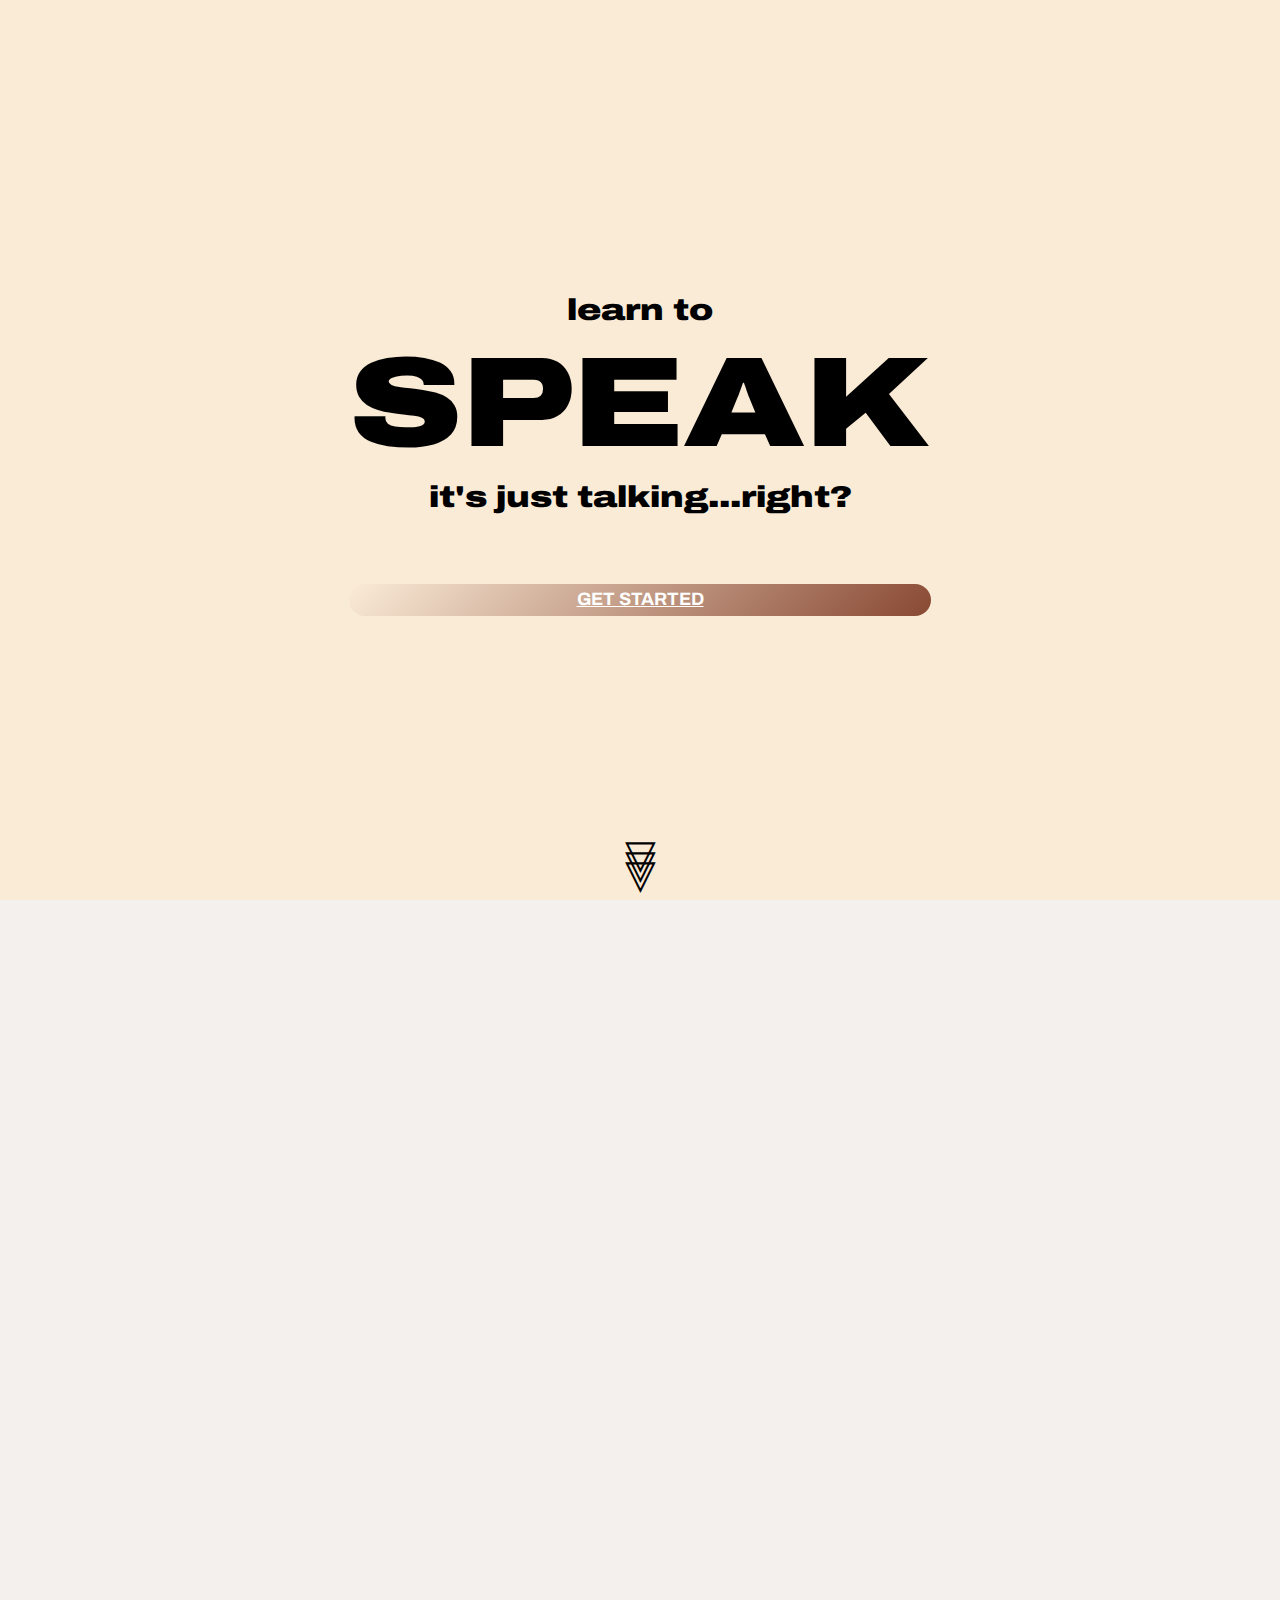
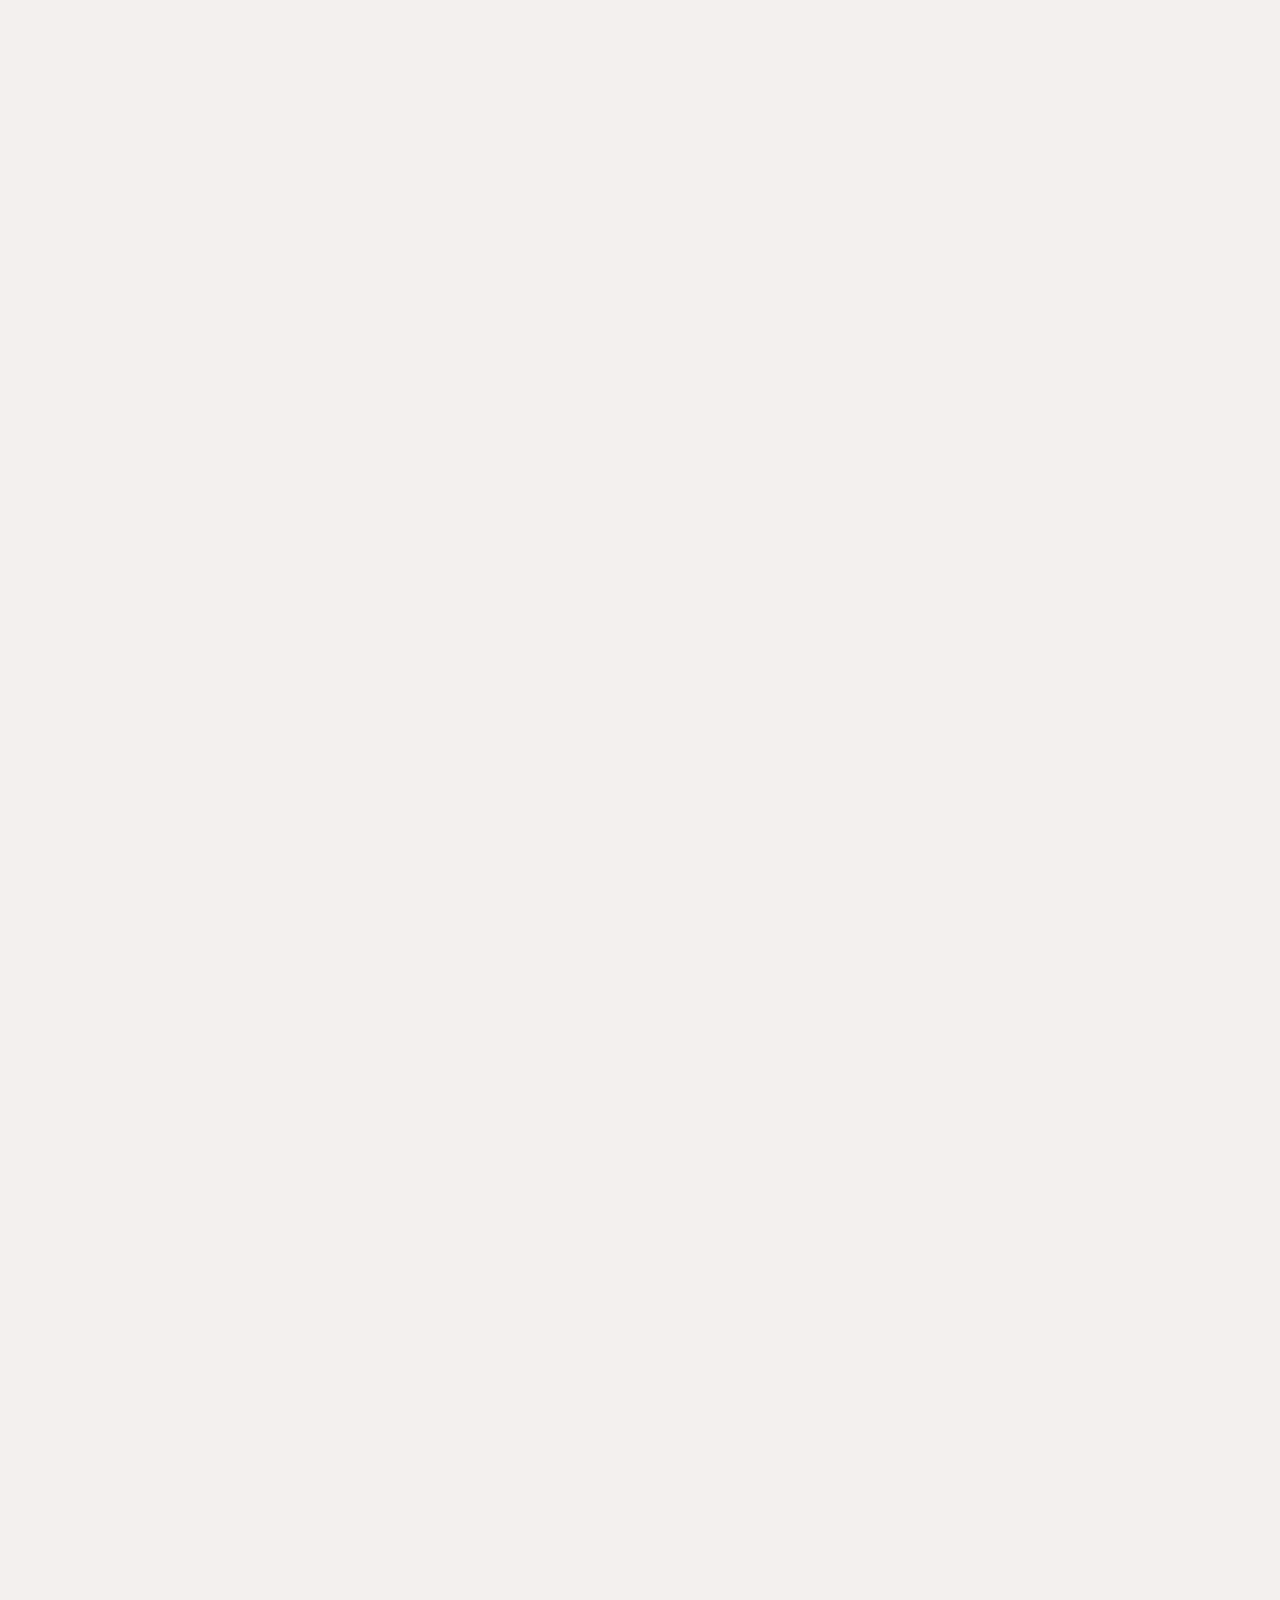
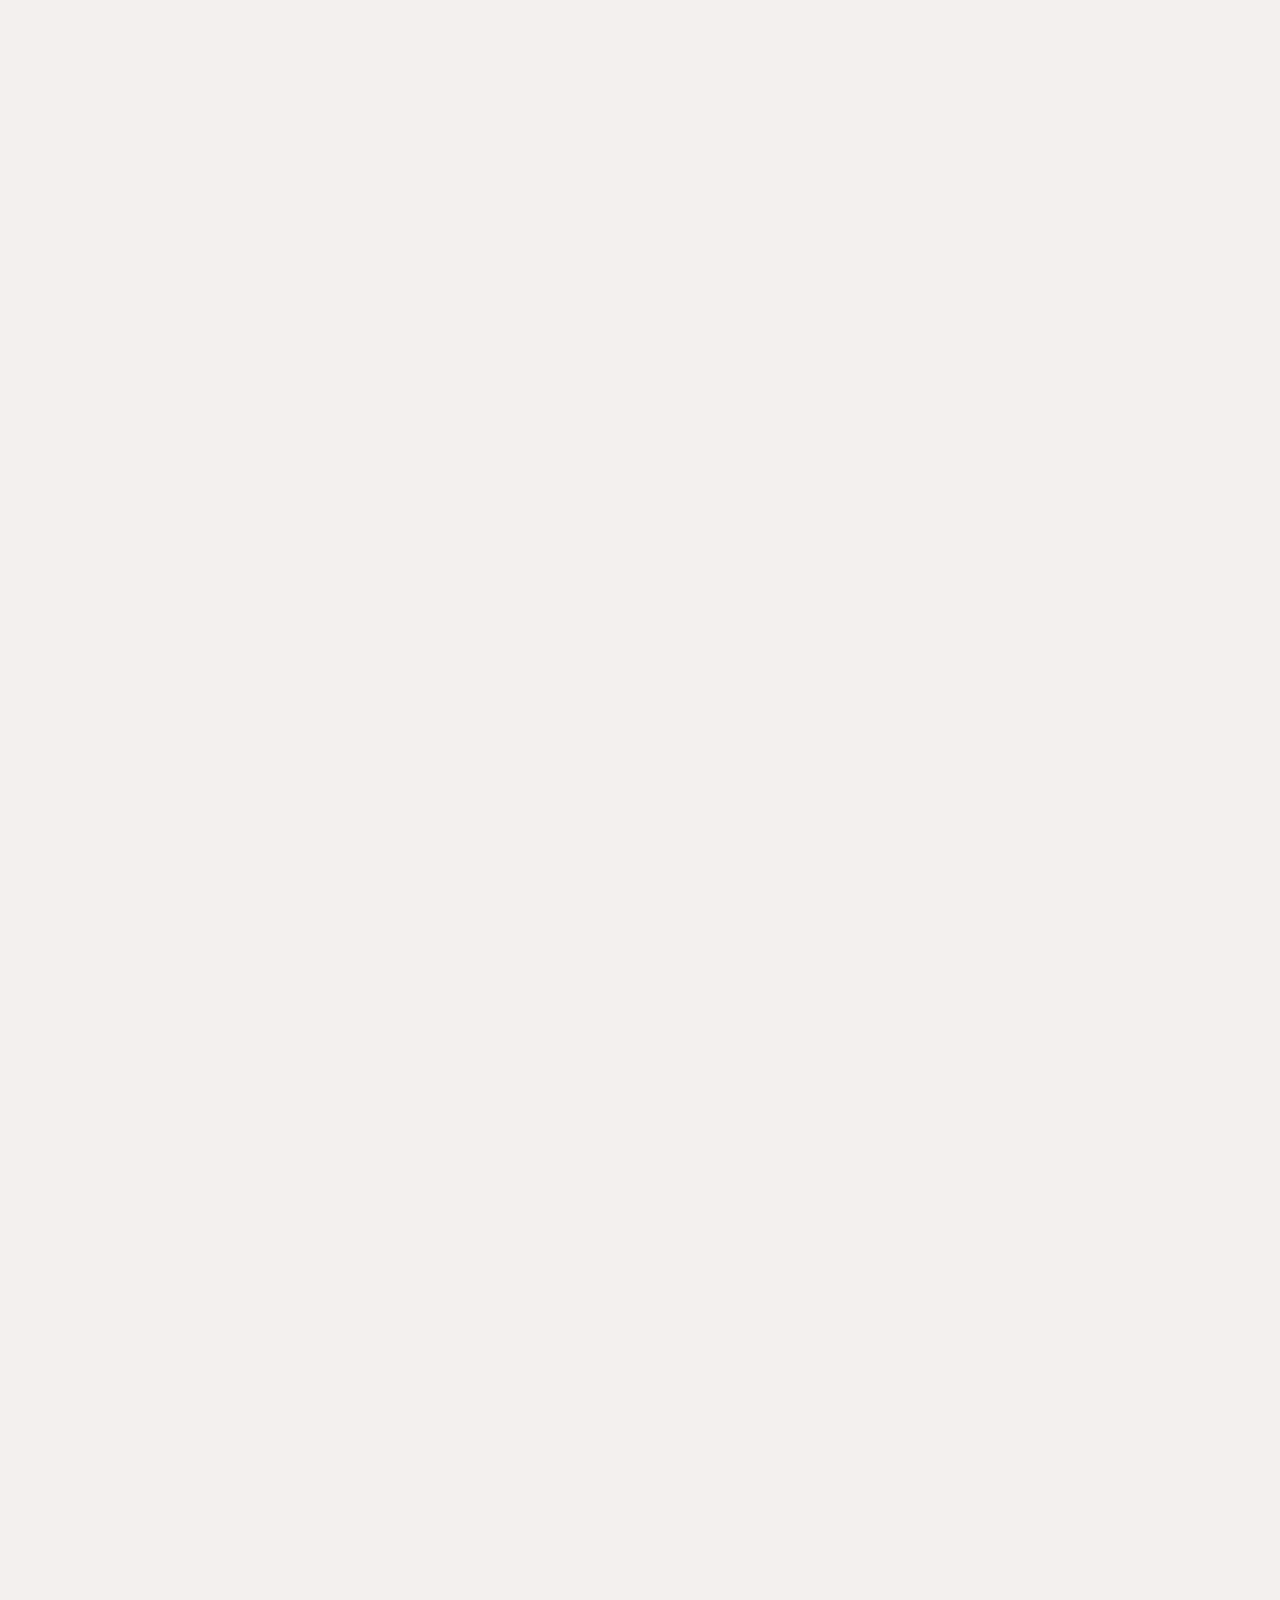
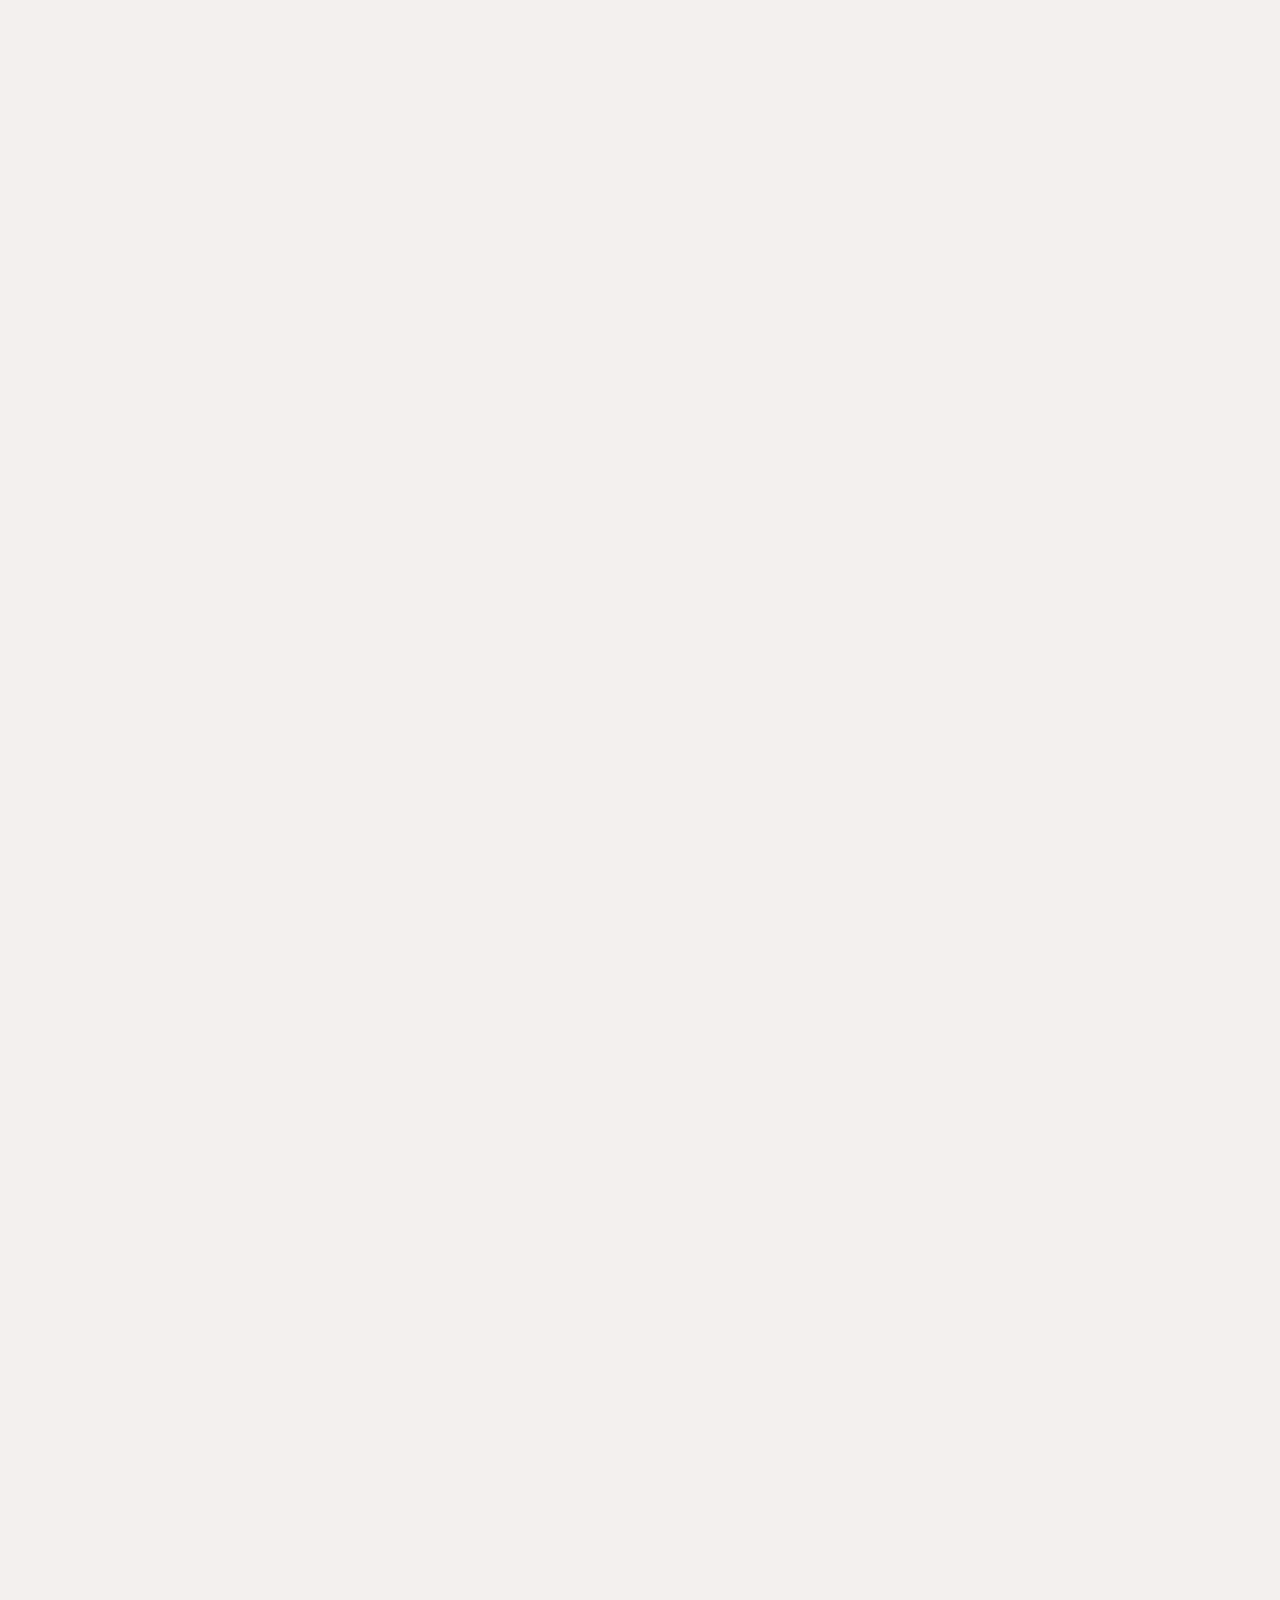
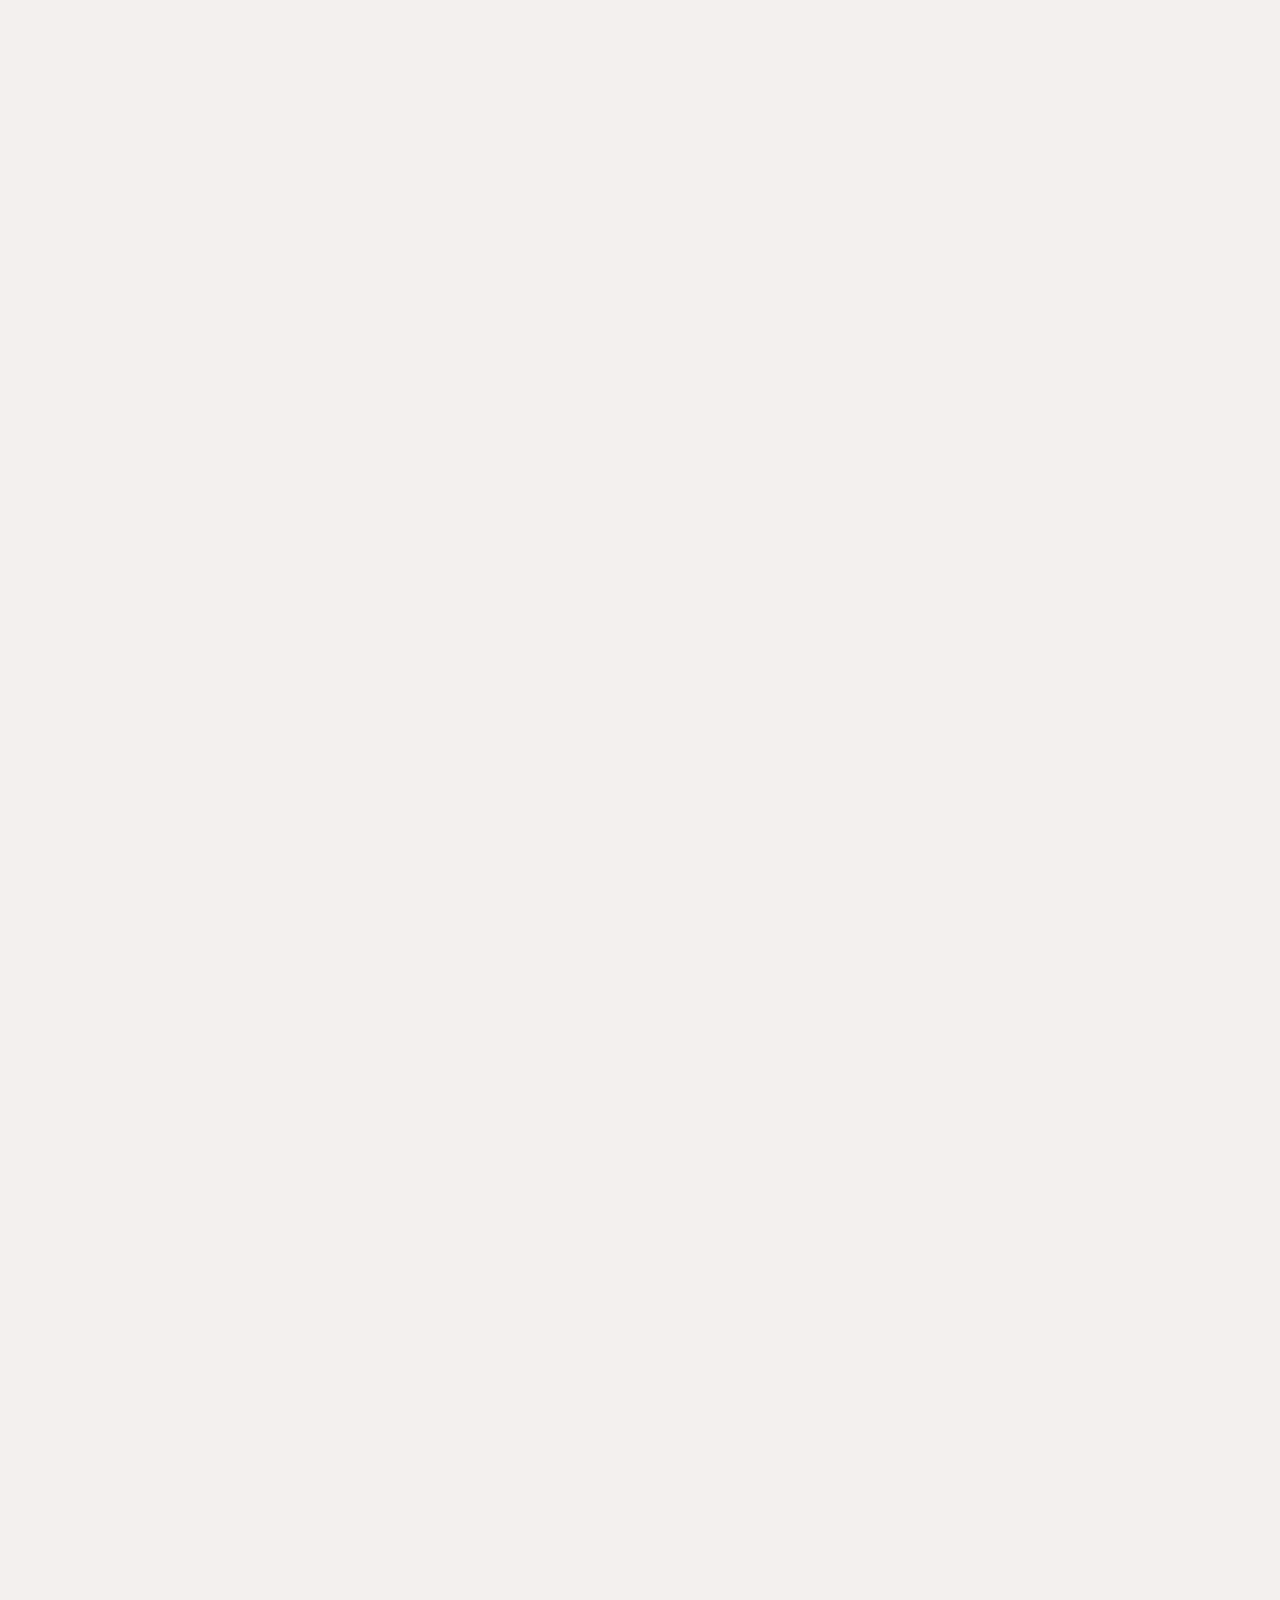
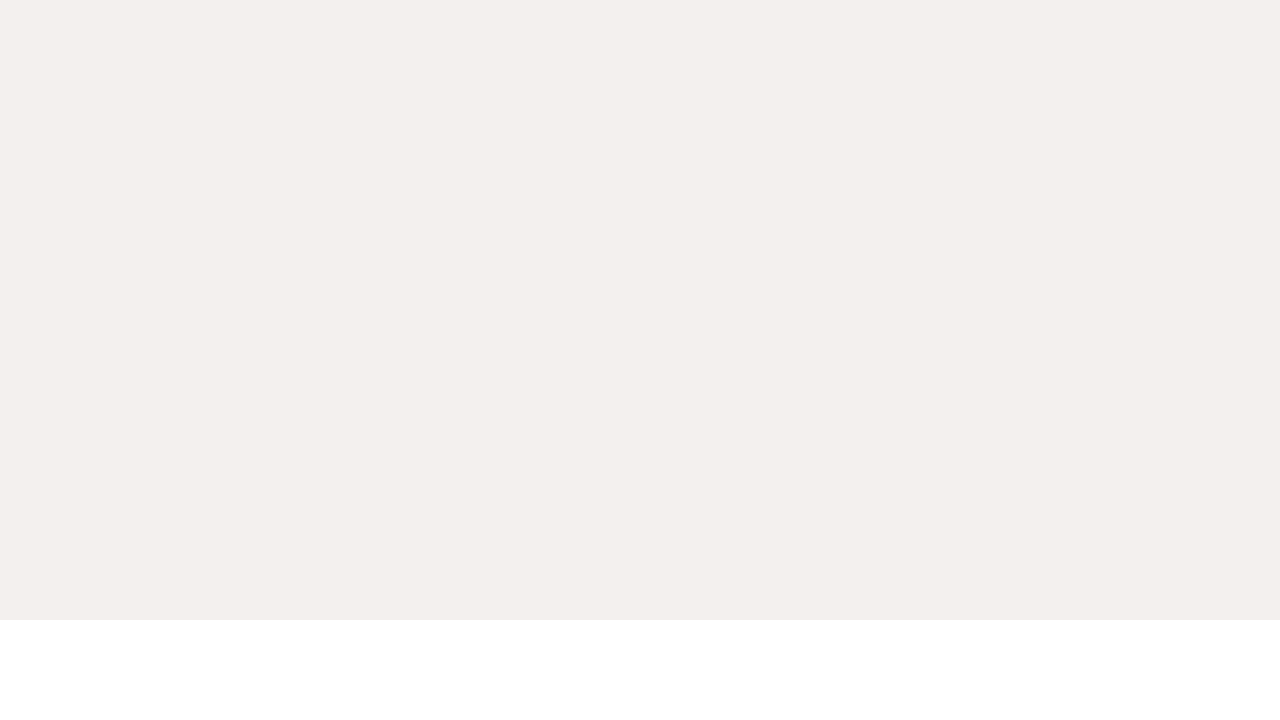
==== commit ce71c577: "1" ====
--- a/index.html
+++ b/index.html
@@ -44,7 +44,7 @@
             <div class="nopicture">
                 <h2 class="text-big">The Class</h2>
                 <p class="text-small">
-                    Starting a public speaking class for kids ages <span class="custom-underline">13-18</span> is an exciting opportunity to help young people build confidence, improve communication skills, and conquer stage fright. Sign up by January 20 and enjoy your <span class="custom-underline">first class for free!</span> After that it's just <span class="custom-underline">$10/hour</span>.
+                    Starting a public speaking class for kids ages <span class="custom-underline">11-18</span> is an exciting opportunity to help young people build confidence, improve communication skills, and conquer stage fright. It's just <span class="custom-underline">$10/hour!</span>
                 </p>
             </div>
             <!-- Arrow Button -->
